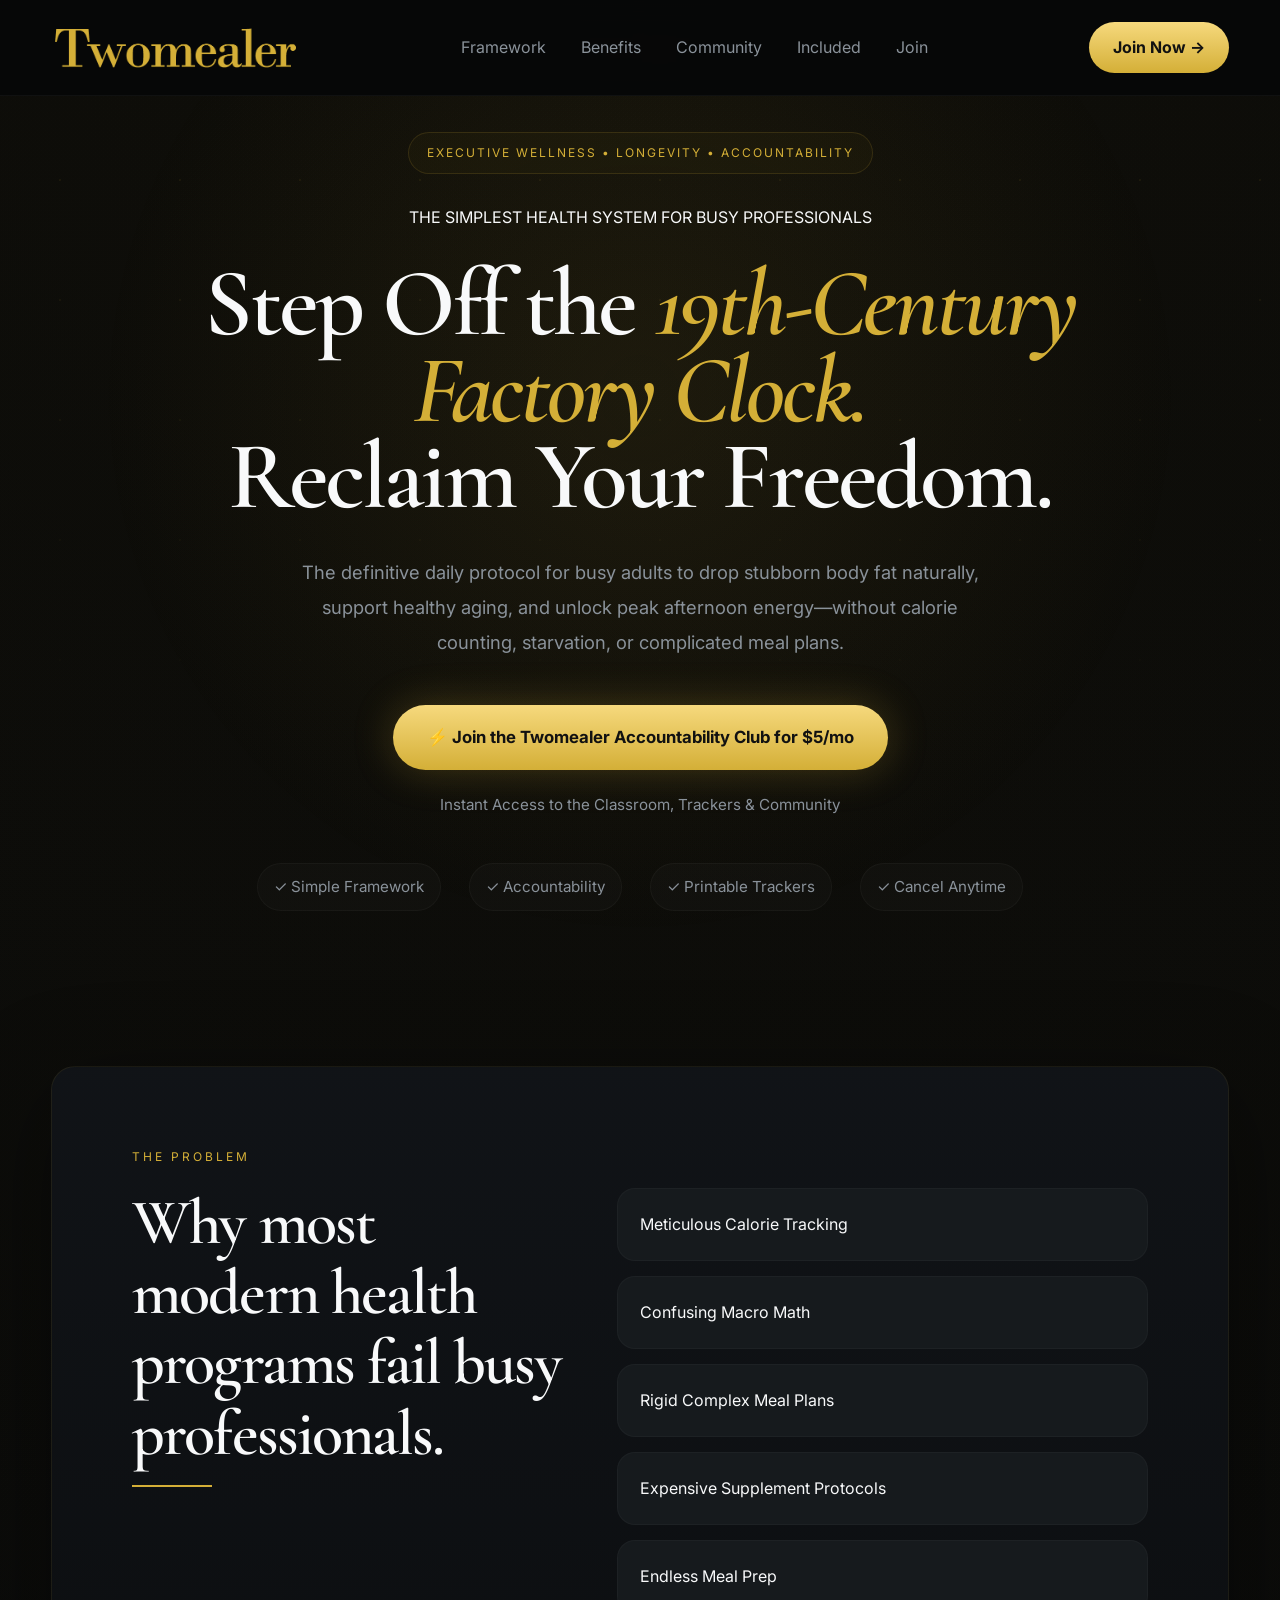
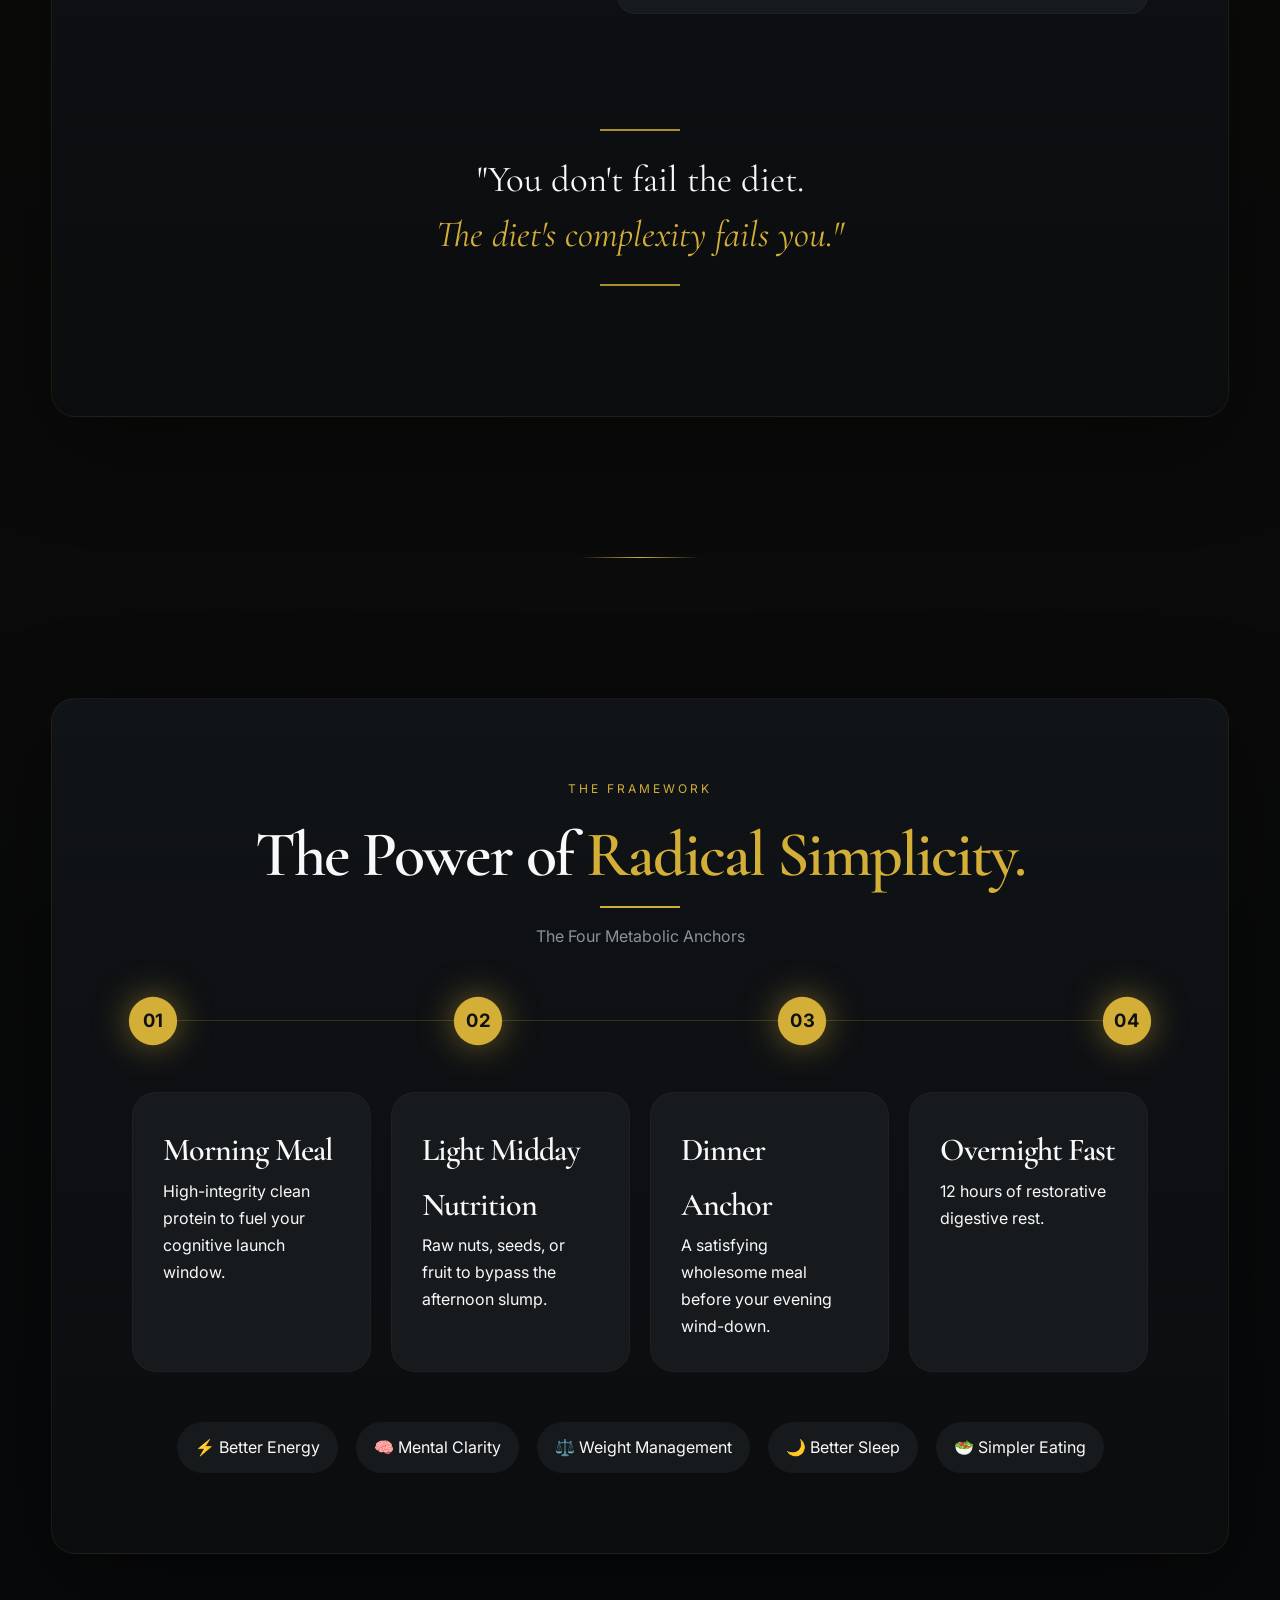
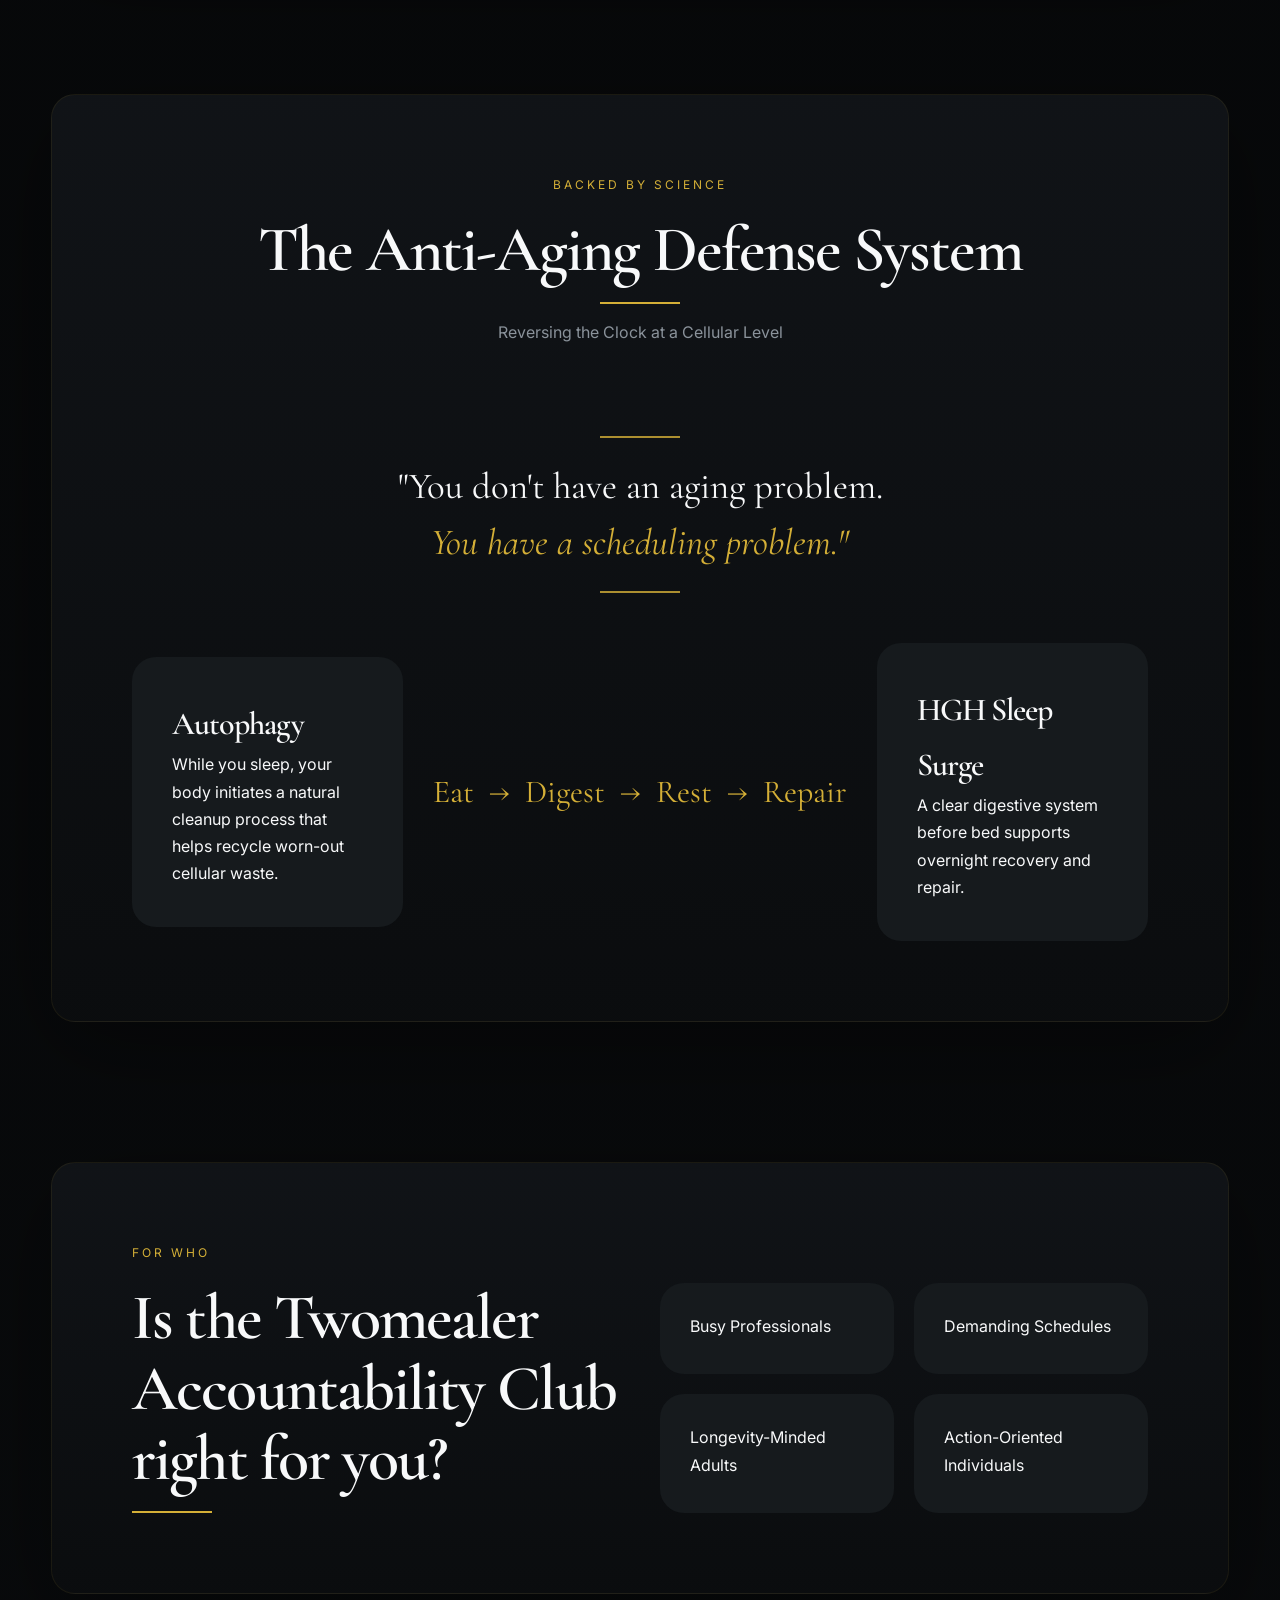
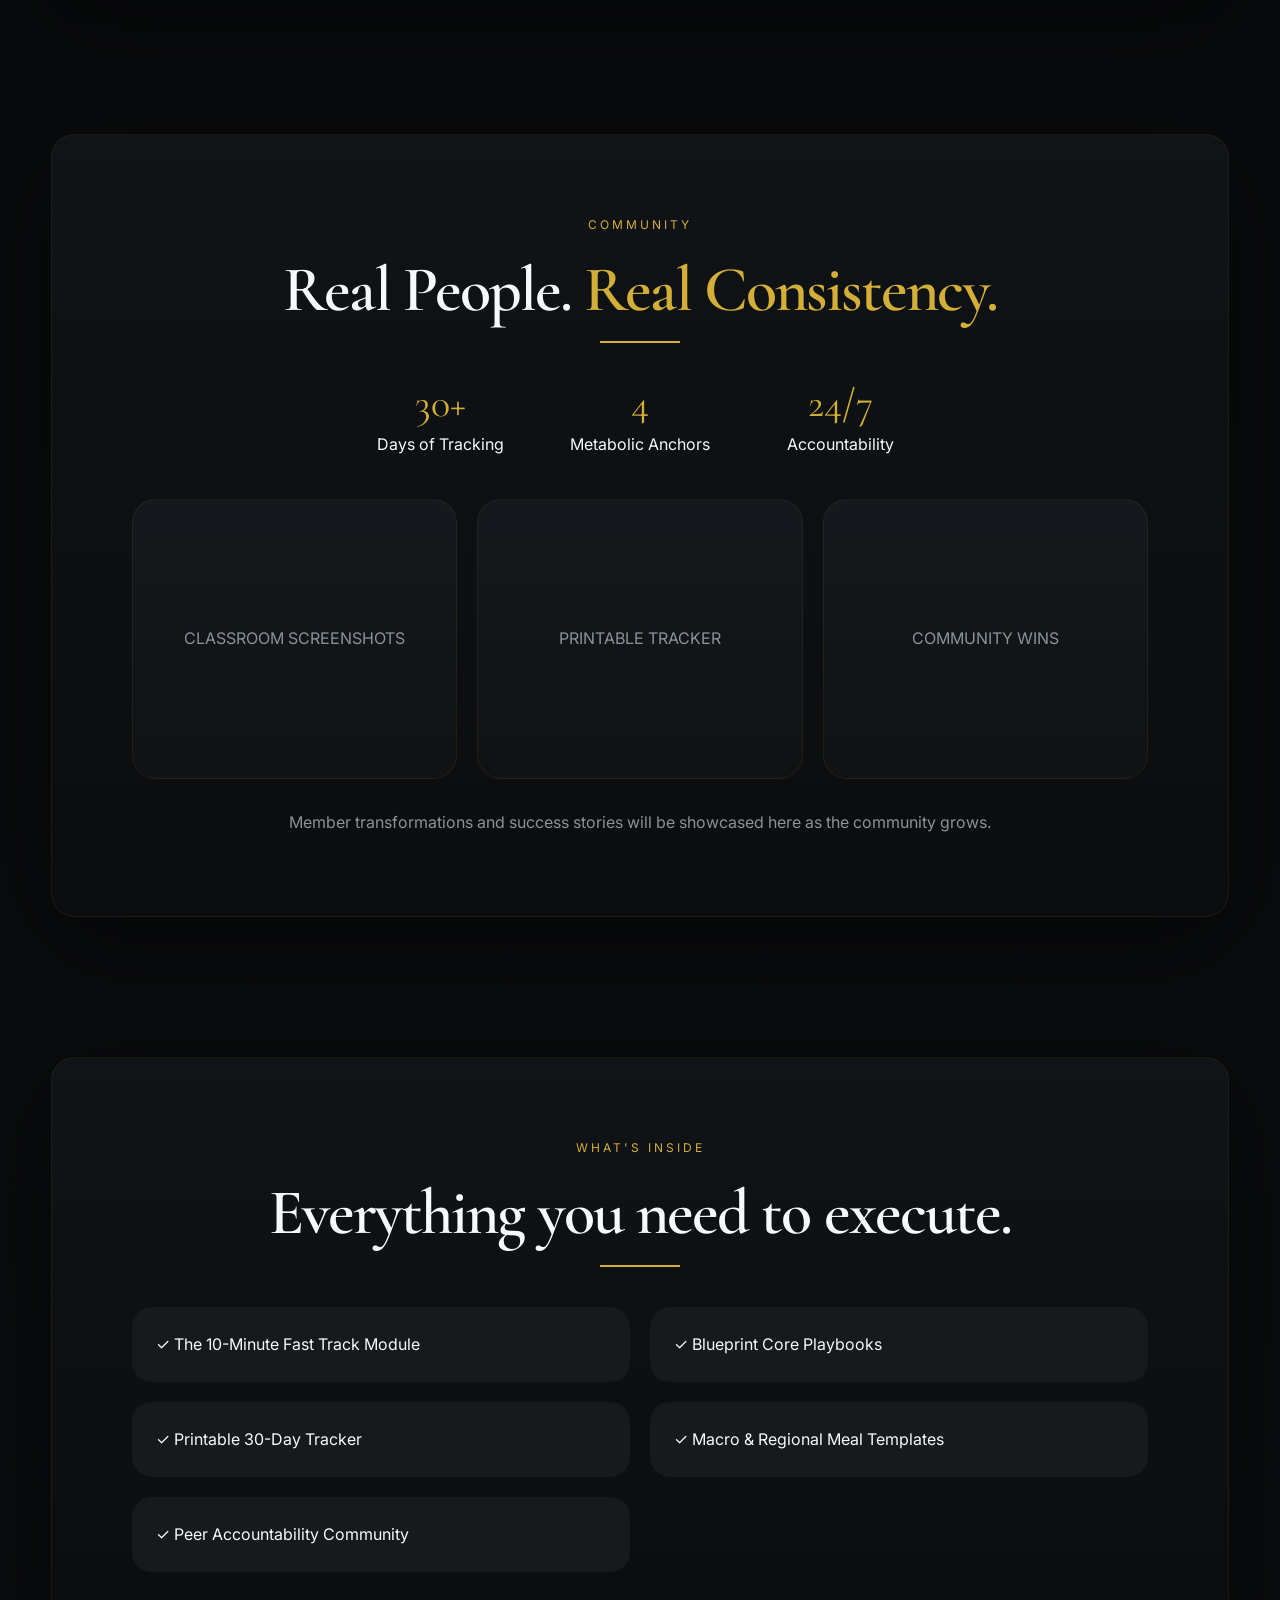
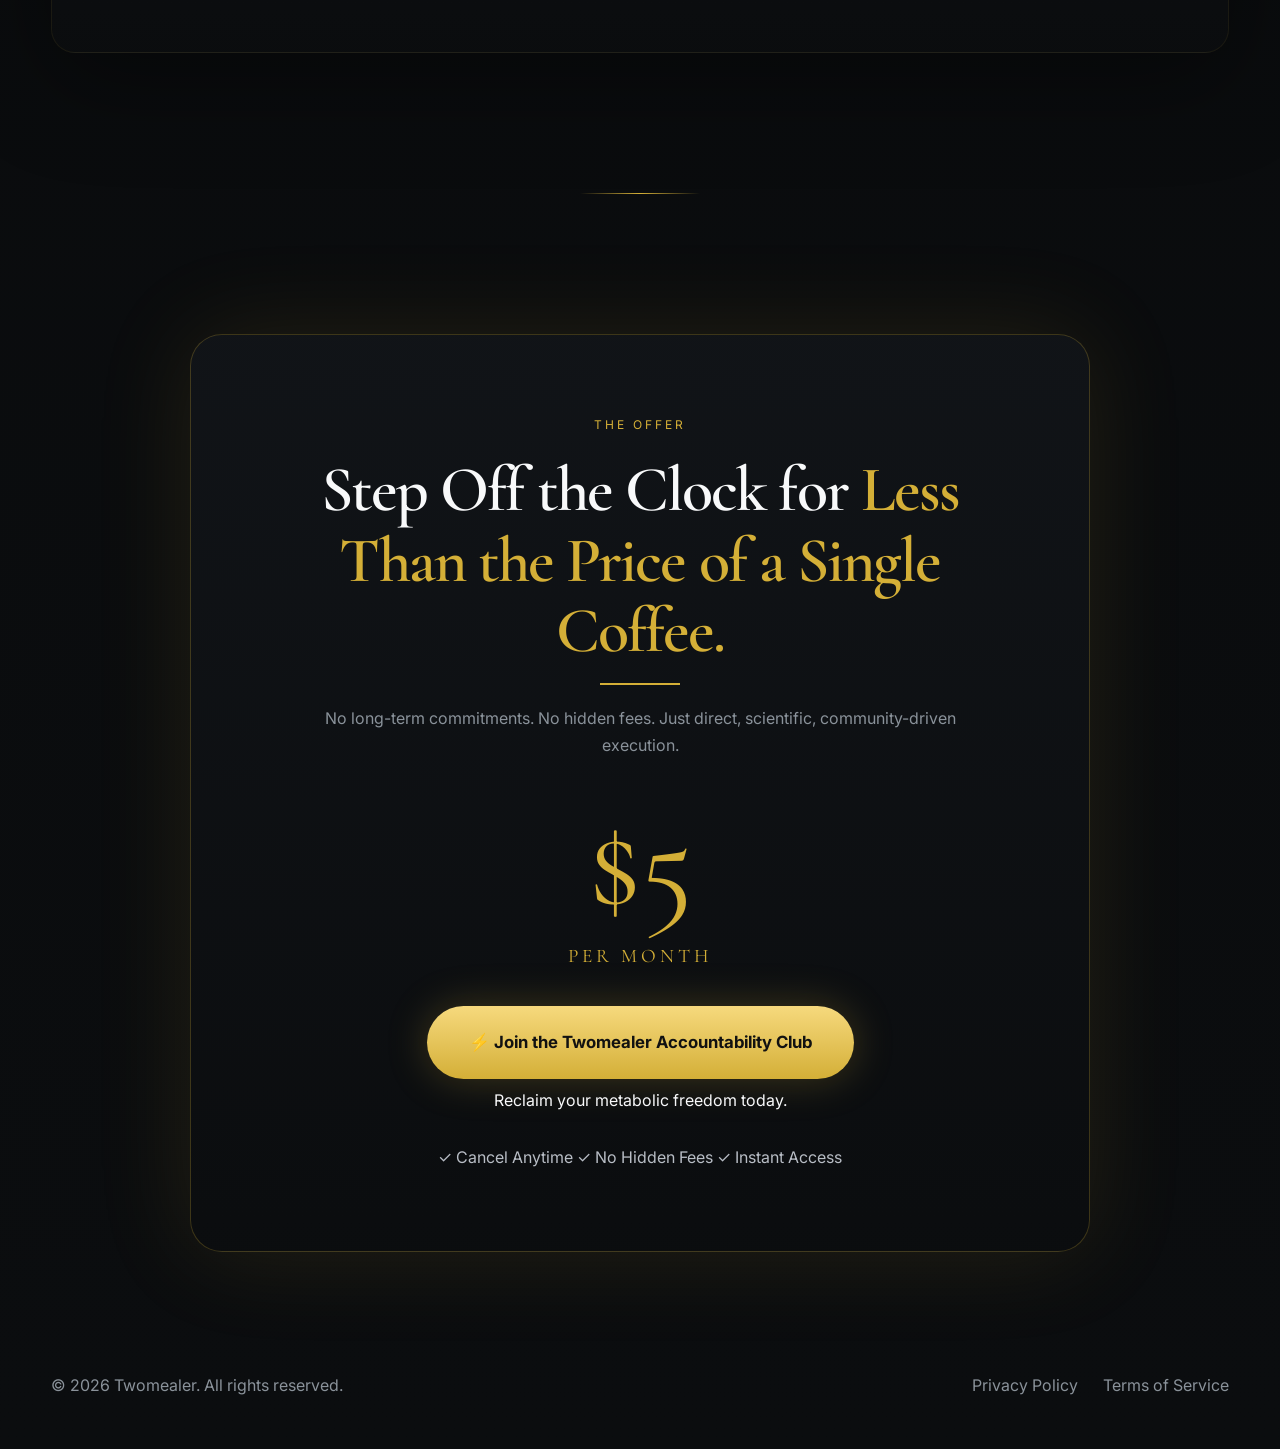
==== Twomealer/index.html @ d36ff742 "Add files via upload Initial Twomealer Website" ====
<!DOCTYPE html>

<html lang="en">

<head>

    <meta charset="UTF-8">
    <meta name="viewport" content="width=device-width, initial-scale=1.0">
    
    <!-- Primary SEO -->
    
    <title>Twomealer Accountability Club | Metabolic Health, Weight Loss & Healthy Aging</title>
    
    <meta name="description" content="Join the Twomealer Accountability Club and discover a simple daily eating framework designed to support metabolic health, natural weight management, healthy aging, improved energy, and long-term consistency.">
    
    <meta name="keywords" content="metabolic health, healthy aging, weight loss, longevity, fasting, intermittent fasting, meal timing, energy optimization, accountability community, wellness community, Twomealer">
    
    <meta name="author" content="Twomealer">
    
    <meta name="robots" content="index, follow">
    
    <meta name="language" content="English">
    
    <meta name="revisit-after" content="7 days">
    
    <!-- Canonical URL -->
    
    <link rel="canonical" href="https://twomealer.com/">
    
    <!-- Favicon -->
    
    <link rel="icon" type="image/png" href="images/favicon.png">
    <link rel="icon" href="/favicon.ico" type="image/x-icon">
    <link rel="shortcut icon" href="/favicon.ico" type="image/x-icon">
    
    <!-- Open Graph (Facebook, LinkedIn, WhatsApp) -->
    
    <meta property="og:type" content="website">
    <meta property="og:url" content="https://twomealer.com/">
    <meta property="og:title" content="Twomealer Accountability Club">
    <meta property="og:description" content="A simple framework for metabolic health, healthy aging, natural weight management, and long-term consistency.">
    <meta property="og:image" content="https://twomealer.com/images/og-image.png">
    <meta property="og:site_name" content="Twomealer">
    
    <!-- Twitter / X -->
    
    <meta name="twitter:card" content="summary_large_image">
    <meta name="twitter:title" content="Twomealer Accountability Club">
    <meta name="twitter:description" content="Support healthy aging, metabolic health, and natural weight management through a simple daily framework.">
    <meta name="twitter:image" content="https://twomealer.com/images/og-image.png">
    
    <!-- Theme Color -->
    
    <meta name="theme-color" content="#050607">
    
    <!-- Fonts -->
    
    <link rel="preconnect" href="https://fonts.googleapis.com">
    <link rel="preconnect" href="https://fonts.gstatic.com" crossorigin>
    
    <link href="https://fonts.googleapis.com/css2?family=Cormorant+Garamond:wght@400;500;600;700&family=Inter:wght@300;400;500;600&display=swap" rel="stylesheet">
    
    <!-- Main Stylesheet -->
    
    <link rel="stylesheet" href="style.css">

    <script type="application/ld+json">
        {
          "@context":"https://schema.org",
          "@type":"Organization",
          "name":"Twomealer",
          "url":"https://twomealer.com",
          "logo":"https://twomealer.com/images/logo.png",
          "description":"A community focused on metabolic health, healthy aging, meal timing, and long-term wellness.",
          "sameAs":[
            "https://www.skool.com/twomealer-accountability-club-5945/about"
          ]
        }
        </script>

</head>

<body>

    <div class="particles"></div>

<header class="navbar">

<div class="container nav-container">

    <div class="brand">

        <img
        src="images/logo.png"
        alt="Twomealer Logo"
        class="logo-nav">
        
    </div>

<nav>

<a href="#framework">Framework</a>

<a href="#benefits">Benefits</a>

<a href="#community">Community</a>

<a href="#included">Included</a>

<a href="#offer">Join</a>

</nav>

<a href="https://www.skool.com/twomealer-accountability-club-5945/about" 
   class="nav-cta"
   target="_blank"
   rel="noopener noreferrer">
Join Now →
</a>

</div>

</header>

<!-- HERO -->

<section class="hero">

    <div class="container">
    
    <div class="hero-center">
    
    <div class="hero-badge">
    
    EXECUTIVE WELLNESS • LONGEVITY • ACCOUNTABILITY
    
    </div>
    
    <p class="eyebrow" style="padding-bottom: px;margin-bottom: 30px;">
    
    THE SIMPLEST HEALTH SYSTEM FOR BUSY PROFESSIONALS
    
    </p>
    
    <h1>
    
    Step Off the
    
    <span class="gold">
    19th-Century Factory Clock.
    </span>
    
    <br>
    
    Reclaim Your Freedom.
    
    </h1>
    
    <p class="hero-copy">
    
    The definitive daily protocol for busy adults to drop stubborn body fat naturally, support healthy aging, and unlock peak afternoon energy—without calorie counting, starvation, or complicated meal plans.
    
    </p>
    
    <a href="https://www.skool.com/twomealer-accountability-club-5945/about"
        class="btn-primary hero-btn"
        target="_blank"
        rel="noopener noreferrer">
    
    ⚡ Join the Twomealer Accountability Club for $5/mo
    
    </a>
    
    <p class="hero-note">
    
    Instant Access to the Classroom, Trackers & Community
    
    </p>
    
    <div class="trust-row">
    
    <div>✓ Simple Framework</div>
    
    <div>✓ Accountability</div>
    
    <div>✓ Printable Trackers</div>
    
    <div>✓ Cancel Anytime</div>
    
    </div>
    
    </div>
    
    </div>
    
    </section>

<!-- PROBLEM -->

<section>

<div class="container">

<div class="luxury-panel">

<p class="section-tag">
THE PROBLEM
</p>

<div class="problem-grid">

    <div class="problem-left">

        <h2>
            Why most modern health programs fail busy professionals.
        </h2>

    </div>

    <div class="problem-right">

        <div class="problem-card">
            Meticulous Calorie Tracking
        </div>

        <div class="problem-card">
            Confusing Macro Math
        </div>

        <div class="problem-card">
            Rigid Complex Meal Plans
        </div>

        <div class="problem-card">
            Expensive Supplement Protocols
        </div>

        <div class="problem-card">
            Endless Meal Prep
        </div>

    </div>

    <div class="problem-quote">

        <div class="big-quote">

            "You don't fail the diet.

            <span>
                The diet's complexity fails you."
            </span>

        </div>

    </div>

</div>

</div>

</div>

</section>

<div class="gold-divider"></div>

<!-- FRAMEWORK -->

<section id="framework">

<div class="container">

<div class="luxury-panel">

<p class="section-tag section-tag-center">
THE FRAMEWORK
</p>

<h2 class="center-title">
The Power of
<span>Radical Simplicity.</span>
</h2>

<p class="subheading">
The Four Metabolic Anchors
</p>

<div class="timeline">

<div class="timeline-node">01</div>

<div class="timeline-node">02</div>

<div class="timeline-node">03</div>

<div class="timeline-node">04</div>

</div>

<div class="framework-grid">

<div class="anchor-card">

<h3>Morning Meal</h3>

<p>
High-integrity clean protein to fuel your cognitive launch window.
</p>

</div>

<div class="anchor-card">

<h3>Light Midday Nutrition</h3>

<p>
Raw nuts, seeds, or fruit to bypass the afternoon slump.
</p>

</div>

<div class="anchor-card">

<h3>Dinner Anchor</h3>

<p>
A satisfying wholesome meal before your evening wind-down.
</p>

</div>

<div class="anchor-card">

<h3>Overnight Fast</h3>

<p>
12 hours of restorative digestive rest.
</p>

</div>

</div>

<div class="benefits-row">

<div>⚡ Better Energy</div>

<div>🧠 Mental Clarity</div>

<div>⚖️ Weight Management</div>

<div>🌙 Better Sleep</div>

<div>🥗 Simpler Eating</div>

</div>

</div>

</div>

</section>

<!-- ANTI AGING -->

<section id="benefits">

<div class="container">

<div class="luxury-panel">

<p class="section-tag section-tag-center">
BACKED BY SCIENCE
</p>

<h2 class="center-title">
The Anti-Aging Defense System
</h2>

<p class="subheading">
Reversing the Clock at a Cellular Level
</p>

<div class="big-quote">

"You don't have an aging problem.

<span>
You have a scheduling problem."
</span>

</div>

<div class="science-grid">

<div class="science-card">

<h3>Autophagy</h3>

<p>
While you sleep, your body initiates a natural cleanup process that helps recycle worn-out cellular waste.
</p>

</div>

<div class="science-center">

    <span>Eat</span>
    
    <span>→</span>
    
    <span>Digest</span>
    
    <span>→</span>
    
    <span>Rest</span>
    
    <span>→</span>
    
    <span>Repair</span>
    
    </div>

<div class="science-card">

<h3>HGH Sleep Surge</h3>

<p>
A clear digestive system before bed supports overnight recovery and repair.
</p>

</div>

</div>

</div>

</div>

</section>

<!-- FOR WHO -->

<section>

<div class="container">

<div class="luxury-panel">

<p class="section-tag">
FOR WHO
</p>

<div class="audience-grid">

<div>

<h2>
Is the Twomealer Accountability Club right for you?
</h2>

</div>

<div class="audience-cards">

<div class="audience-card">
Busy Professionals
</div>

<div class="audience-card">
Demanding Schedules
</div>

<div class="audience-card">
Longevity-Minded Adults
</div>

<div class="audience-card">
Action-Oriented Individuals
</div>

</div>

</div>

</div>

</div>

</section>

<!-- COMMUNITY -->

<section id="community">

<div class="container">

<div class="luxury-panel">

<p class="section-tag section-tag-center">
COMMUNITY
</p>

<h2 class="center-title">

Real People. <span>Real Consistency.</span>

</h2>

<div class="community-stats">

    <div>
    
    <span>30+</span>
    
    Days of Tracking
    
    </div>
    
    <div>
    
    <span>4</span>
    
    Metabolic Anchors
    
    </div>
    
    <div>
    
    <span>24/7</span>
    
    Accountability
    
    </div>
    
    </div>

<div class="community-grid">

<div class="placeholder">
CLASSROOM SCREENSHOTS
</div>

<div class="placeholder">
PRINTABLE TRACKER
</div>

<div class="placeholder">
COMMUNITY WINS
</div>

</div>

<p class="community-note">
Member transformations and success stories will be showcased here as the community grows.
</p>

</div>

</div>

</section>

<!-- INCLUDED -->

<section id="included">

<div class="container">

<div class="luxury-panel">

<p class="section-tag section-tag-center">
WHAT'S INSIDE
</p>

<h2 class="center-title">
Everything you need to execute.
</h2>

<div class="included-grid">

<div>✓ The 10-Minute Fast Track Module</div>

<div>✓ Blueprint Core Playbooks</div>

<div>✓ Printable 30-Day Tracker</div>

<div>✓ Macro & Regional Meal Templates</div>

<div>✓ Peer Accountability Community</div>

</div>

</div>

</div>

</section>

<div class="gold-divider"></div>

<!-- OFFER -->

<section id="offer">

<div class="container">

<div class="offer-box">

<p class="section-tag">
THE OFFER
</p>

<h2 class="offer-title">

Step Off the Clock for

<span>
Less Than the Price of a Single Coffee.
</span>

</h2>

<p class="offer-copy">

No long-term commitments.
No hidden fees.
Just direct, scientific, community-driven execution.

</p>

<div class="price">

$5

<span>
PER MONTH
</span>

</div>

<a href="https://www.skool.com/twomealer-accountability-club-5945/about"
    class="btn-primary large-btn"
    target="_blank"
    rel="noopener noreferrer">

⚡ Join the Twomealer Accountability Club

</a>

<p class="offer-note" style="margin-top: 8px;">

Reclaim your metabolic freedom today.

</p>

<div class="offer-guarantee">

    ✓ Cancel Anytime
    
    ✓ No Hidden Fees
    
    ✓ Instant Access
    
    </div>

</div>

</div>

</section>

<footer>

<div class="container footer-content">

<p>
© 2026 Twomealer. All rights reserved.
</p>

<div>

<a href="privacy.html">Privacy Policy</a>

<a href="terms.html">Terms of Service</a>

</div>

</div>

</footer>

<div class="mobile-cta">

<a href="#offer">

Join for $5/Month

</a>

</div>

<script src="script.js"></script>

</body>
</html>
---- Twomealer/style.css ----
:root{

    --bg:#050607;
    --bg2:#0B0D0F;
    
    --panel:#111418;
    --panel2:#161A1D;
    
    --gold:#D4AF37;
    --gold-light:#F6D97D;
    
    --amber:#FF6B35;
    
    --white:#F8F9FA;
    --gray:#8A929A;
    
    --border:rgba(212,175,55,.08);
    
    }
    
    /* -------------------- */
    /* RESET */
    /* -------------------- */
    
    *{
    margin:0;
    padding:0;
    box-sizing:border-box;
    }
    
    html{
    scroll-behavior:smooth;
    }
    
    body{
    
    font-family:'Inter',sans-serif;
    
    background:
    
    radial-gradient(
    circle at top center,
    rgba(212,175,55,.05),
    transparent 40%
    ),
    
    linear-gradient(
    180deg,
    #050607,
    #0B0D0F
    );
    
    color:var(--white);
    
    line-height:1.7;
    
    overflow-x:hidden;
    
    }
    
    img{
    max-width:100%;
    }
    
    a{
    text-decoration:none;
    color:inherit;
    }
    
    .container{
    
    width:min(92%,1200px);
    
    margin:auto;
    
    }
    
    /* -------------------- */
    /* TYPOGRAPHY */
    /* -------------------- */
    
    h1,h2,h3,h4{
    
    font-family:'Cormorant Garamond',serif;
    
    font-weight:600;
    
    letter-spacing:-.03em;
    
    }
    
    h1{
    font-size:7rem;
    line-height:.95;
    }
    
    h2{
    font-size:4rem;
    line-height:1.1;
    }

    .offer-title::after{

      left:50%;
      
      transform:translateX(-50%);
      
      }

    h2{

        position:relative;
        
        padding-bottom:18px;
        
        }
        
        h2::after{
        
        content:"";
        
        position:absolute;
        
        left:0;
        bottom:0;
        
        width:80px;
        height:2px;
        
        background:var(--gold);
        
        }

        .center-title::after{

            left:50%;
            
            transform:translateX(-50%);
            
            }
    
    h3{
    font-size:2rem;
    }
    
    span{
    color:var(--gold);
    }
    
    /* -------------------- */
    /* NAVBAR */
    /* -------------------- */

    .particles{

        position:fixed;
        
        inset:0;
        
        pointer-events:none;
        
        opacity:.35;
        
        background-image:
        
        radial-gradient(
        circle,
        rgba(212,175,55,.25) 1px,
        transparent 1px
        );
        
        background-size:
        120px 120px;
        
        mask-image:
        linear-gradient(
        180deg,
        white,
        transparent
        );
        
        }
    
    .navbar{
    
    position:sticky;
    
    top:0;
    
    z-index:1000;
    
    backdrop-filter:blur(14px);
    
    background:rgba(5,6,7,.75);
    
    border-bottom:1px solid rgba(255,255,255,.04);
    
    }
    
    .nav-container{
    
    display:flex;
    
    align-items:center;
    
    justify-content:space-between;
    
    padding:22px 0;
    
    }
    
    .brand{
    
    font-family:'Cormorant Garamond',serif;
    
    font-size:2rem;
    
    color:var(--gold);
    
    }

    .logo-nav{

        height:48px;
        
        width:auto;
        
        display:block;
        
        }
    
    nav{
    
    display:flex;
    
    gap:35px;
    
    color:var(--gray);
    
    }
    
    nav a:hover{
    color:var(--white);
    }
    
    .nav-cta{
    
    padding:12px 24px;
    
    border-radius:999px;
    
    background:
    
    linear-gradient(
    180deg,
    var(--gold-light),
    var(--gold)
    );
    
    color:#111;
    
    font-weight:700;
    
    }
    
    .gold-divider{

        width:120px;
        height:1px;
        
        margin:70px auto;
        
        background:
        
        linear-gradient(
        90deg,
        transparent,
        var(--gold),
        transparent
        );
        
        }

/* ====================================
   LUXURY HERO V3
==================================== */

.hero{

    min-height:100vh;
    
    display:flex;
    
    align-items:center;
    
    justify-content:center;
    
    padding:30px 0 80px;
    
    position:relative;
    
    overflow:hidden;
    
    }
    
    .hero::before{
    
    content:"";
    
    position:absolute;
    
    top:-400px;
    left:50%;
    
    transform:translateX(-50%);
    
    width:1400px;
    height:1400px;
    
    background:
    
    radial-gradient(
    circle,
    rgba(212,175,55,.08),
    transparent 55%
    );
    
    pointer-events:none;
    
    }
    
    .hero-center{
    
    max-width:950px;
    
    margin:0 auto;
    
    text-align:center;
    
    position:relative;
    
    z-index:2;
    
    }
    
    .hero-badge{
    
    display:inline-block;
    
    padding:10px 18px;
    
    border-radius:999px;
    
    border:1px solid rgba(212,175,55,.15);
    
    background:rgba(212,175,55,.03);
    
    color:#D4AF37;
    
    letter-spacing:2px;
    
    font-size:.75rem;
    
    margin-bottom:30px;
    
    }
    
    .hero h1{
    
    font-size:6rem;
    
    line-height:.9;
    
    max-width:900px;
    
    margin:0 auto 35px;
    
    }
    
    .gold{
    
    color:#D4AF37;
    
    font-style:italic;
    
    }
    
    .hero-copy{
    
    max-width:720px;
    
    margin:0 auto 45px;
    
    font-size:1.15rem;
    
    line-height:1.9;
    
    color:#8A929A;
    
    }
    
    .hero-btn{
    
    font-size:1.05rem;
    
    padding:22px 42px;
    
    }
    
    .hero-note{
    
    margin-top:22px;
    
    color:#8A929A;
    
    font-size:.95rem;
    
    }
    
    .trust-row{
    
    display:flex;
    
    justify-content:center;
    
    flex-wrap:wrap;
    
    gap:28px;
    
    margin-top:45px;
    
    color:#8A929A;
    
    font-size:.95rem;
    
    }
    
    .trust-row div{
    
    padding:10px 16px;
    
    border-radius:999px;
    
    background:rgba(255,255,255,.02);
    
    border:1px solid rgba(255,255,255,.03);
    
    }

    /* -------------------- */
    /* BUTTONS */
    /* -------------------- */
    
    .btn-primary{
    
    display:inline-flex;
    
    align-items:center;
    
    gap:10px;
    
    padding:18px 34px;
    
    border-radius:999px;
    
    background:
    
    linear-gradient(
    180deg,
    var(--gold-light),
    var(--gold)
    );
    
    color:#111;
    
    font-weight:700;
    
    box-shadow:
    0 0 40px rgba(212,175,55,.25);
    
    transition:.3s;
    
    }
    
    .btn-primary:hover{
    
    transform:translateY(-3px);
    
    box-shadow:
    0 0 60px rgba(212,175,55,.35);
    
    }
    
    .large-btn{
    
    font-size:1.05rem;
    
    padding:22px 42px;
    
    }
    
    /* -------------------- */
    /* SECTIONS */
    /* -------------------- */
    
    section{
    
    padding:70px 0;
    
    }
    
    .luxury-panel{
    
    background:
    
    linear-gradient(
    180deg,
    rgba(17,20,24,.96),
    rgba(11,13,15,.96)
    );
    
    border:1px solid var(--border);
    
    border-radius:24px;
    
    padding:80px;
    
    box-shadow:
    0 25px 100px rgba(0,0,0,.4);
    
    }
    
    .section-tag{
    
    color:var(--gold);
    
    letter-spacing:3px;
    
    font-size:.75rem;
    
    text-transform:uppercase;
    
    margin-bottom:20px;
    
    }

    .section-tag-center{

      text-align:center;
      
      display:block;
      
      width:100%;
      
      }
    
    .center-title{
    
    text-align:center;
    
    }
    
    .subheading{
    
    text-align:center;
    
    color:var(--gray);
    
    margin-top:15px;
    
    margin-bottom:50px;
    
    }
    
    /* -------------------- */
    /* PROBLEM */
    /* -------------------- */
    
    .problem-grid{
    
    display:grid;
    
    grid-template-columns:.9fr 1.1fr;
    
    gap:50px;
    
    }
    
    .problem-card{
    
    padding:22px;
    
    margin-bottom:15px;
    
    border-radius:18px;
    
    background:var(--panel2);
    
    border:1px solid rgba(255,255,255,.03);
    
    }

    .problem-quote{

      grid-column:1 / -1;
      
      margin-top:0px;
      
      }
    
    /*.quote-card{
    
    margin-top:20px;
    
    padding:30px;
    
    border-radius:24px;
    
    border:1px solid rgba(212,175,55,.25);
    
    background:rgba(212,175,55,.03);
    
    font-size:1.2rem;
    
    }*/
    
    /* -------------------- */
    /* FRAMEWORK */
    /* -------------------- */
    
    .timeline{
    
    display:flex;
    
    justify-content:space-between;
    
    margin-bottom:50px;
    
    position:relative;
    
    }
    
    .timeline::before{
    
    content:"";
    
    position:absolute;
    
    top:20px;
    left:0;
    right:0;
    
    height:1px;
    
    background:rgba(212,175,55,.2);
    
    }
    
    .timeline-node{
    
    width:42px;
    height:42px;
    
    border-radius:50%;
    
    background:var(--gold);
    
    color:#111;
    
    font-weight:700;
    
    display:flex;
    
    align-items:center;
    justify-content:center;
    
    position:relative;
    
    z-index:2;
    
    }
    
    .framework-grid{
    
    display:grid;
    
    grid-template-columns:repeat(4,1fr);
    
    gap:20px;
    
    }
    
    .anchor-card{
    
    background:var(--panel2);
    
    padding:30px;
    
    border-radius:24px;
    
    border:1px solid rgba(255,255,255,.03);
    
    transition:.3s;
    
    }
    
    .anchor-card:hover{
    
    transform:translateY(-6px);
    
    border-color:rgba(212,175,55,.3);
    
    }
    
    .benefits-row{

      display:flex;
      
      flex-wrap:wrap;
      
      justify-content:center;
      
      align-items:center;
      
      gap:18px;
      
      margin-top:50px;
      
      }
    
    .benefits-row div{
    
    padding:12px 18px;
    
    background:var(--panel2);
    
    border-radius:999px;
    
    }
    
    /* -------------------- */
    /* SCIENCE */
    /* -------------------- */
    
    .big-quote{

      max-width:850px;
      
      margin:10px auto;
      
      padding:40px 30px;
      
      text-align:center;
      
      font-family:'Cormorant Garamond',serif;
      
      font-size:2.3rem;
      
      line-height:1.3;
      
      color:var(--white);
      
      position:relative;
      
      }
      
      .big-quote span{
      
      display:block;
      
      margin-top:8px;
      
      color:var(--gold);
      
      font-style:italic;
      
      }
      
      .big-quote::before{
      
      content:"";
      
      display:block;
      
      width:80px;
      height:2px;
      
      margin:0 auto 25px;
      
      background:var(--gold);
      
      opacity:.8;
      
      }
      
      .big-quote::after{
      
      content:"";
      
      display:block;
      
      width:80px;
      height:2px;
      
      margin:25px auto 0;
      
      background:var(--gold);
      
      opacity:.8;
      
      }
    
    .science-grid{
    
    display:grid;
    
    grid-template-columns:1fr auto 1fr;
    
    gap:30px;
    
    align-items:center;
    
    }
    
    .science-card{
    
    background:var(--panel2);
    
    padding:40px;
    
    border-radius:24px;
    
    }
    
    .science-center{

      display:flex;
      
      align-items:center;
      
      justify-content:center;
      
      gap:15px;
      
      font-family:'Cormorant Garamond',serif;
      
      font-size:2rem;
      
      color:var(--gold);
      
      text-align:center;
      
      flex-wrap:wrap;
      
      }
    
    /* -------------------- */
    /* AUDIENCE */
    /* -------------------- */
    
    .audience-grid{
    
    display:grid;
    
    grid-template-columns:1fr 1fr;
    
    gap:40px;
    
    }
    
    .audience-cards{
    
    display:grid;
    
    grid-template-columns:1fr 1fr;
    
    gap:20px;
    
    }
    
    .audience-card{
    
    background:var(--panel2);
    
    padding:30px;
    
    border-radius:24px;
    
    }
    
    /* -------------------- */
    /* COMMUNITY */
    /* -------------------- */
    
    .community-grid{
    
    display:grid;
    
    grid-template-columns:repeat(3,1fr);
    
    gap:20px;
    
    margin-top:40px;
    
    }
    
    .placeholder{
    
    height:280px;
    
    display:flex;
    
    align-items:center;
    
    justify-content:center;
    
    border-radius:24px;
    
    background:
    
    linear-gradient(
    180deg,
    #15191d,
    #101214
    );
    
    border:1px solid rgba(212,175,55,.08);
    
    color:var(--gray);
    
    }
    
    .community-note{
    
    text-align:center;
    
    margin-top:30px;
    
    color:var(--gray);
    
    }

    .community-stats{

      display:flex;
      
      justify-content:center;
      
      gap:60px;
      
      margin:40px 0;
      
      flex-wrap:wrap;
      
      }
      
      .community-stats div{
      
      text-align:center;
      
      min-width:140px;
      
      }
      
      .community-stats span{
      
      display:block;
      
      font-size:2.5rem;
      
      font-family:'Cormorant Garamond',serif;
      
      color:var(--gold);
      
      line-height:1;
      
      margin-bottom:8px;
      
      }
    
    /* -------------------- */
    /* INCLUDED */
    /* -------------------- */
    
    .included-grid{
    
    display:grid;
    
    grid-template-columns:1fr 1fr;
    
    gap:20px;
    
    margin-top:40px;
    
    }
    
    .included-grid div{
    
    padding:24px;
    
    background:var(--panel2);
    
    border-radius:20px;
    
    }
    
    /* -------------------- */
    /* OFFER */
    /* -------------------- */
    
    .offer-box{
    
    max-width:900px;
    
    margin:auto;
    
    padding:80px;
    
    text-align:center;
    
    border-radius:32px;
    
    border:1px solid rgba(212,175,55,.25);
    
    background:
    
    linear-gradient(
    180deg,
    rgba(17,20,24,.98),
    rgba(11,13,15,.98)
    );
    
    box-shadow:
    0 0 120px rgba(212,175,55,.08);
    
    }
    
    .offer-copy{
    
    max-width:700px;
    
    margin:20px auto 40px;
    
    color:var(--gray);
    
    }
    
    .price{
    
    font-family:'Cormorant Garamond',serif;
    
    font-size:8rem;
    
    line-height:1;
    
    margin-bottom:40px;
    
    color:var(--gold);
    
    }
    
    .price span{
    
    display:block;
    
    font-size:1.2rem;
    
    letter-spacing:4px;
    
    margin-top:20px;
    
    }

    .offer-guarantee{

        display:flex;
        
        justify-content:center;
        
        gap:25px;
        
        flex-wrap:wrap;
        
        margin-top:30px;
        
        color:#B8BDC5;
        
        }
    
    /* -------------------- */
    /* FOOTER */
    /* -------------------- */
    
    footer{
    
    padding:50px 0;
    
    }
    
    .footer-content{
    
    display:flex;
    
    justify-content:space-between;
    
    align-items:center;
    
    color:var(--gray);
    
    }
    
    .footer-content div{
    
    display:flex;
    
    gap:25px;
    
    }
    
    /* -------------------- */
    /* MOBILE CTA */
    /* -------------------- */
    
    .mobile-cta{
    
    display:none;
    
    }
    
    /* -------------------- */
    /* RESPONSIVE */
    /* -------------------- */
    
    @media(max-width:980px){
    
    .hero-grid,
    .problem-grid,
    .audience-grid,
    .science-grid{
    
    grid-template-columns:1fr;
    
    }
    
    .framework-grid,
    .community-grid,
    .included-grid{
    
    grid-template-columns:1fr 1fr;
    
    }
    
    .emblem{
    
    width:320px;
    height:320px;
    
    font-size:180px;
    
    }
    
    h1{
    font-size:4rem;
    }
    
    h2{
    font-size:3rem;
    }
    
    }
    
    @media(max-width:768px){
    
    nav,
    .nav-cta{
    
    display:none;
    
    }
    
    .luxury-panel{
    
    padding:40px 25px;
    
    }
    
    .framework-grid,
    .community-grid,
    .included-grid,
    .audience-cards{
    
    grid-template-columns:1fr;
    
    }
    
    .price{
    font-size:5rem;
    }
    
    .mobile-cta{
    
    display:block;
    
    position:fixed;
    
    left:0;
    right:0;
    bottom:0;
    
    padding:12px;
    
    background:#050607;
    
    border-top:1px solid rgba(255,255,255,.05);
    
    z-index:9999;
    
    }
    
    .mobile-cta a{
    
    display:block;
    
    text-align:center;
    
    padding:16px;
    
    border-radius:14px;
    
    background:linear-gradient(
    180deg,
    var(--gold-light),
    var(--gold)
    );
    
    color:#111;
    
    font-weight:700;
    
    }
    
    body{
    
    padding-bottom:90px;
    
    }
    
    }
    
    /* ===================================
   JAVASCRIPT ANIMATIONS
=================================== */

.reveal{

    opacity:0;
    
    transform:
    translateY(40px);
    
    transition:
    
    opacity .9s ease,
    transform .9s ease;
    
    }
    
    .revealed{
    
    opacity:1;
    
    transform:
    translateY(0);
    
    }
    
    
    /* -----------------------------------
       NAVBAR SCROLLED
    ----------------------------------- */
    
    .navbar-scrolled{
    
    background:
    rgba(5,6,7,.92);
    
    backdrop-filter:
    blur(24px);
    
    box-shadow:
    0 10px 40px rgba(0,0,0,.35);
    
    }
    
    
    /* -----------------------------------
       BUTTON PULSE
    ----------------------------------- */
    
    .pulse{
    
    animation:
    goldPulse 1.2s ease;
    
    }
    
    @keyframes goldPulse{
    
    0%{
    
    box-shadow:
    0 0 0 rgba(212,175,55,0);
    
    }
    
    50%{
    
    box-shadow:
    0 0 45px rgba(212,175,55,.45);
    
    }
    
    100%{
    
    box-shadow:
    0 0 0 rgba(212,175,55,0);
    
    }
    
    }
    
    
    /* -----------------------------------
       TIMELINE
    ----------------------------------- */
    
    .timeline-node{
    
    transition:
    all .4s ease;
    
    }
    
    .timeline-active{
    
    transform:scale(1.15);
    
    box-shadow:
    0 0 30px rgba(212,175,55,.5);
    
    }
    
    
    /* -----------------------------------
       EMBLEM FLOAT
    ----------------------------------- */
    
    .emblem{
    
    transition:
    transform .3s ease;
    
    }
    
    
    /* -----------------------------------
       CARD HOVER
    ----------------------------------- */
    
    .card-hover{
    
    transform:
    translateY(-8px);
    
    border-color:
    rgba(212,175,55,.3);
    
    box-shadow:
    0 20px 40px rgba(0,0,0,.3);
    
    }
    
    
    /* -----------------------------------
       OFFER APPEAR
    ----------------------------------- */
    
    .offer-visible{
    
    animation:
    offerGlow 2s ease forwards;
    
    }
    
    @keyframes offerGlow{
    
    0%{
    
    box-shadow:
    0 0 0 rgba(212,175,55,0);
    
    }
    
    100%{
    
    box-shadow:
    0 0 100px rgba(212,175,55,.12);
    
    }
    
    }
    
    
    /* -----------------------------------
       LUXURY HOVER EFFECTS
    ----------------------------------- */
    
    .anchor-card,
    .problem-card,
    .science-card,
    .audience-card,
    .placeholder,
    .included-grid div{
    
    transition:
    all .3s ease;
    
    }
    
    .anchor-card:hover,
    .problem-card:hover,
    .science-card:hover,
    .audience-card:hover,
    .placeholder:hover,
    .included-grid div:hover{
    
    transform:
    translateY(-6px);
    
    border-color:
    rgba(212,175,55,.25);
    
    }
    
    
    /* -----------------------------------
       HERO FADE-IN
    ----------------------------------- */
    
    .hero-left{
    
    animation:
    fadeLeft 1s ease forwards;
    
    }
    
    .hero-right{
    
    animation:
    fadeRight 1s ease forwards;
    
    }
    
    @keyframes fadeLeft{
    
    from{
    
    opacity:0;
    transform:translateX(-40px);
    
    }
    
    to{
    
    opacity:1;
    transform:translateX(0);
    
    }
    
    }
    
    @keyframes fadeRight{
    
    from{
    
    opacity:0;
    transform:translateX(40px);
    
    }
    
    to{
    
    opacity:1;
    transform:translateX(0);
    
    }
    
    }

    @media(max-width:768px){

        .hero{
        
        padding-top:40px;
        
        }
        
        .hero h1{
        
        font-size:3.5rem;
        
        }
        
        .hero h2{
        
        font-size:1.4rem;
        
        }
        
        .emblem{
        
        width:260px;
        height:260px;
        
        font-size:140px;
        
        }
        
        }
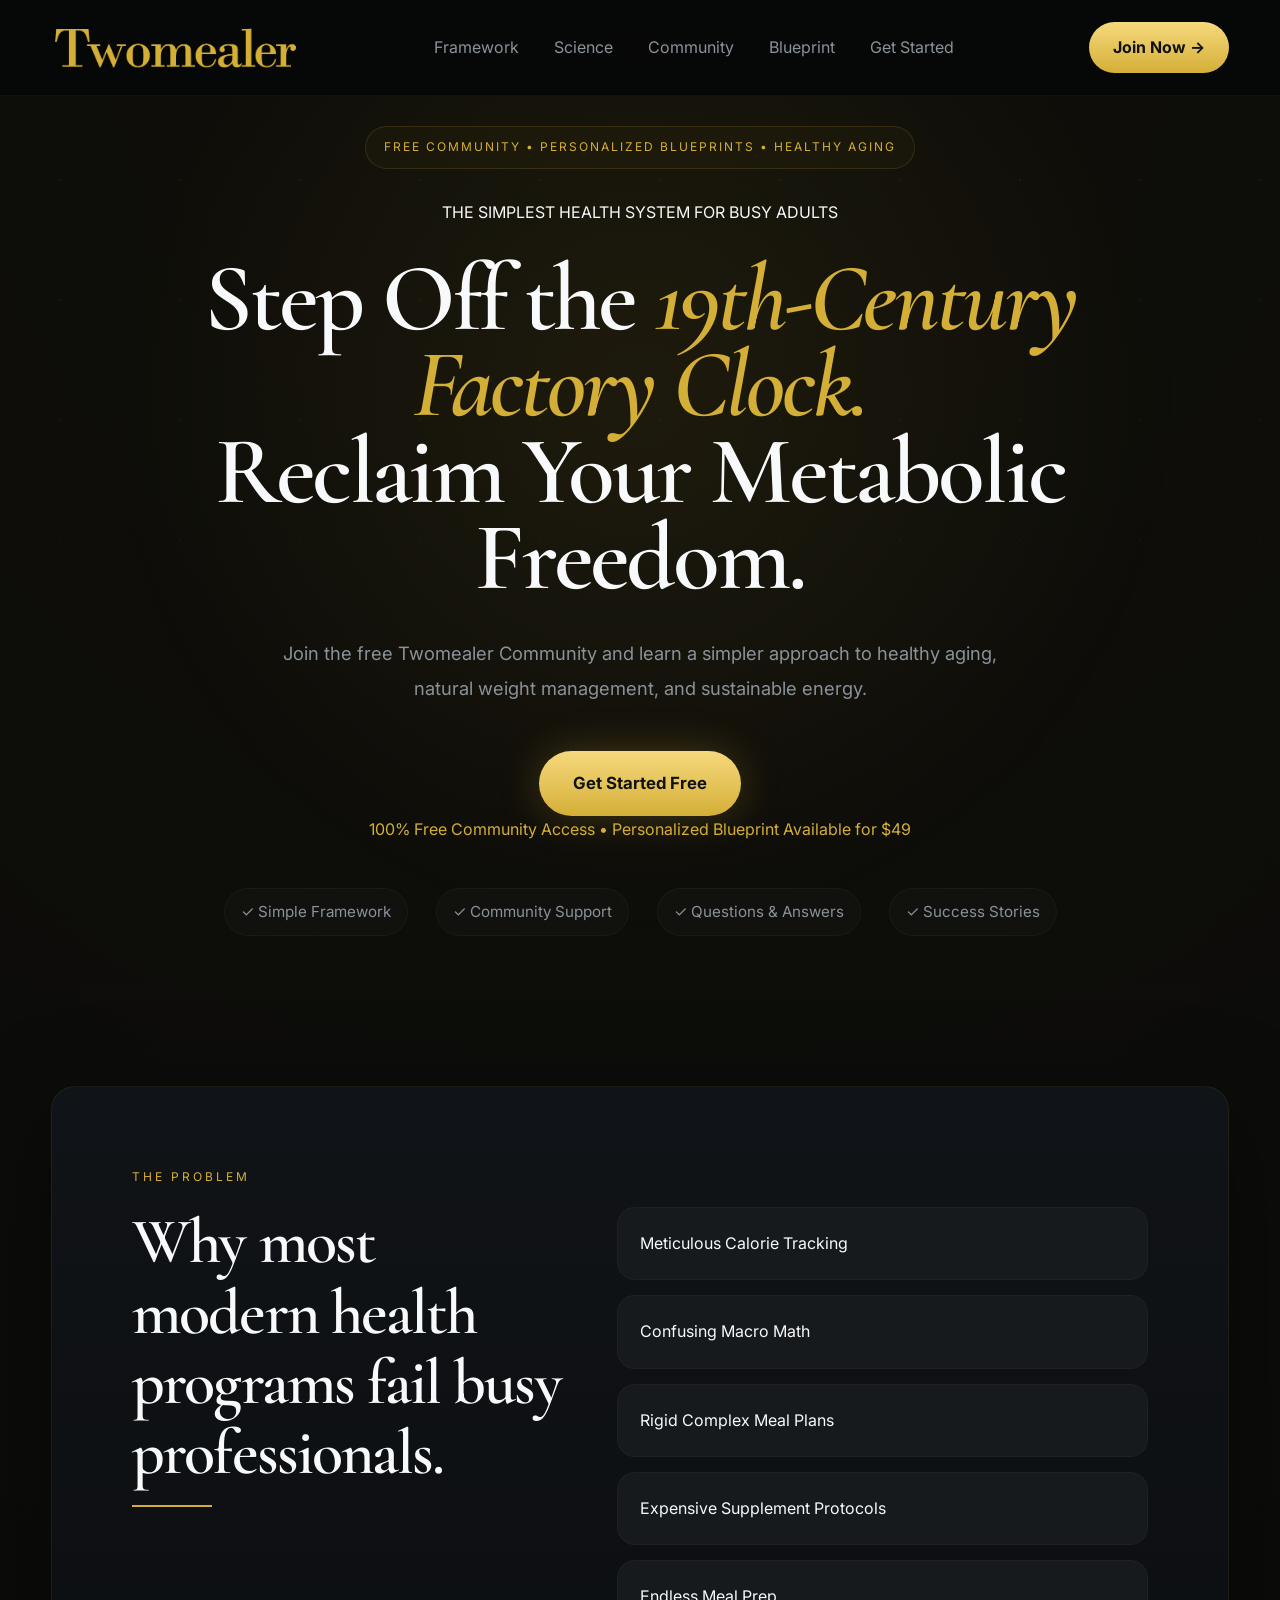
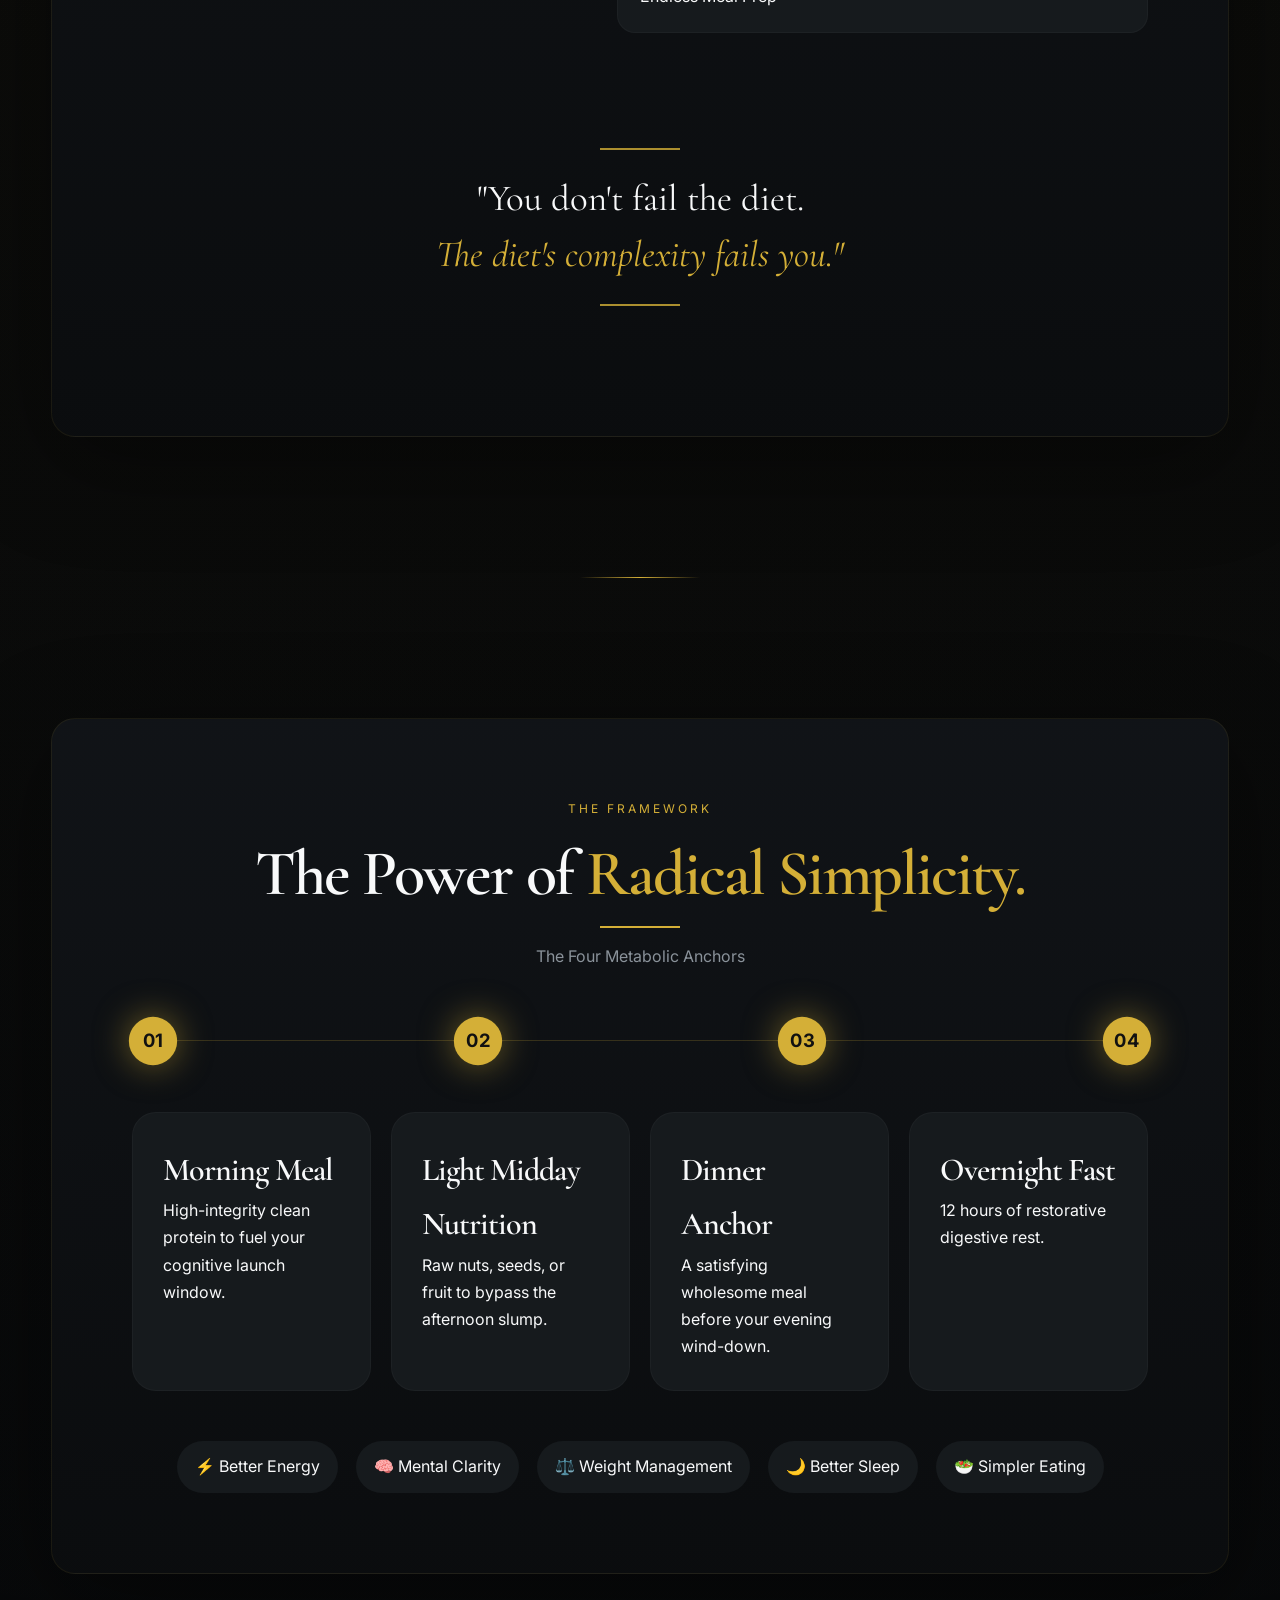
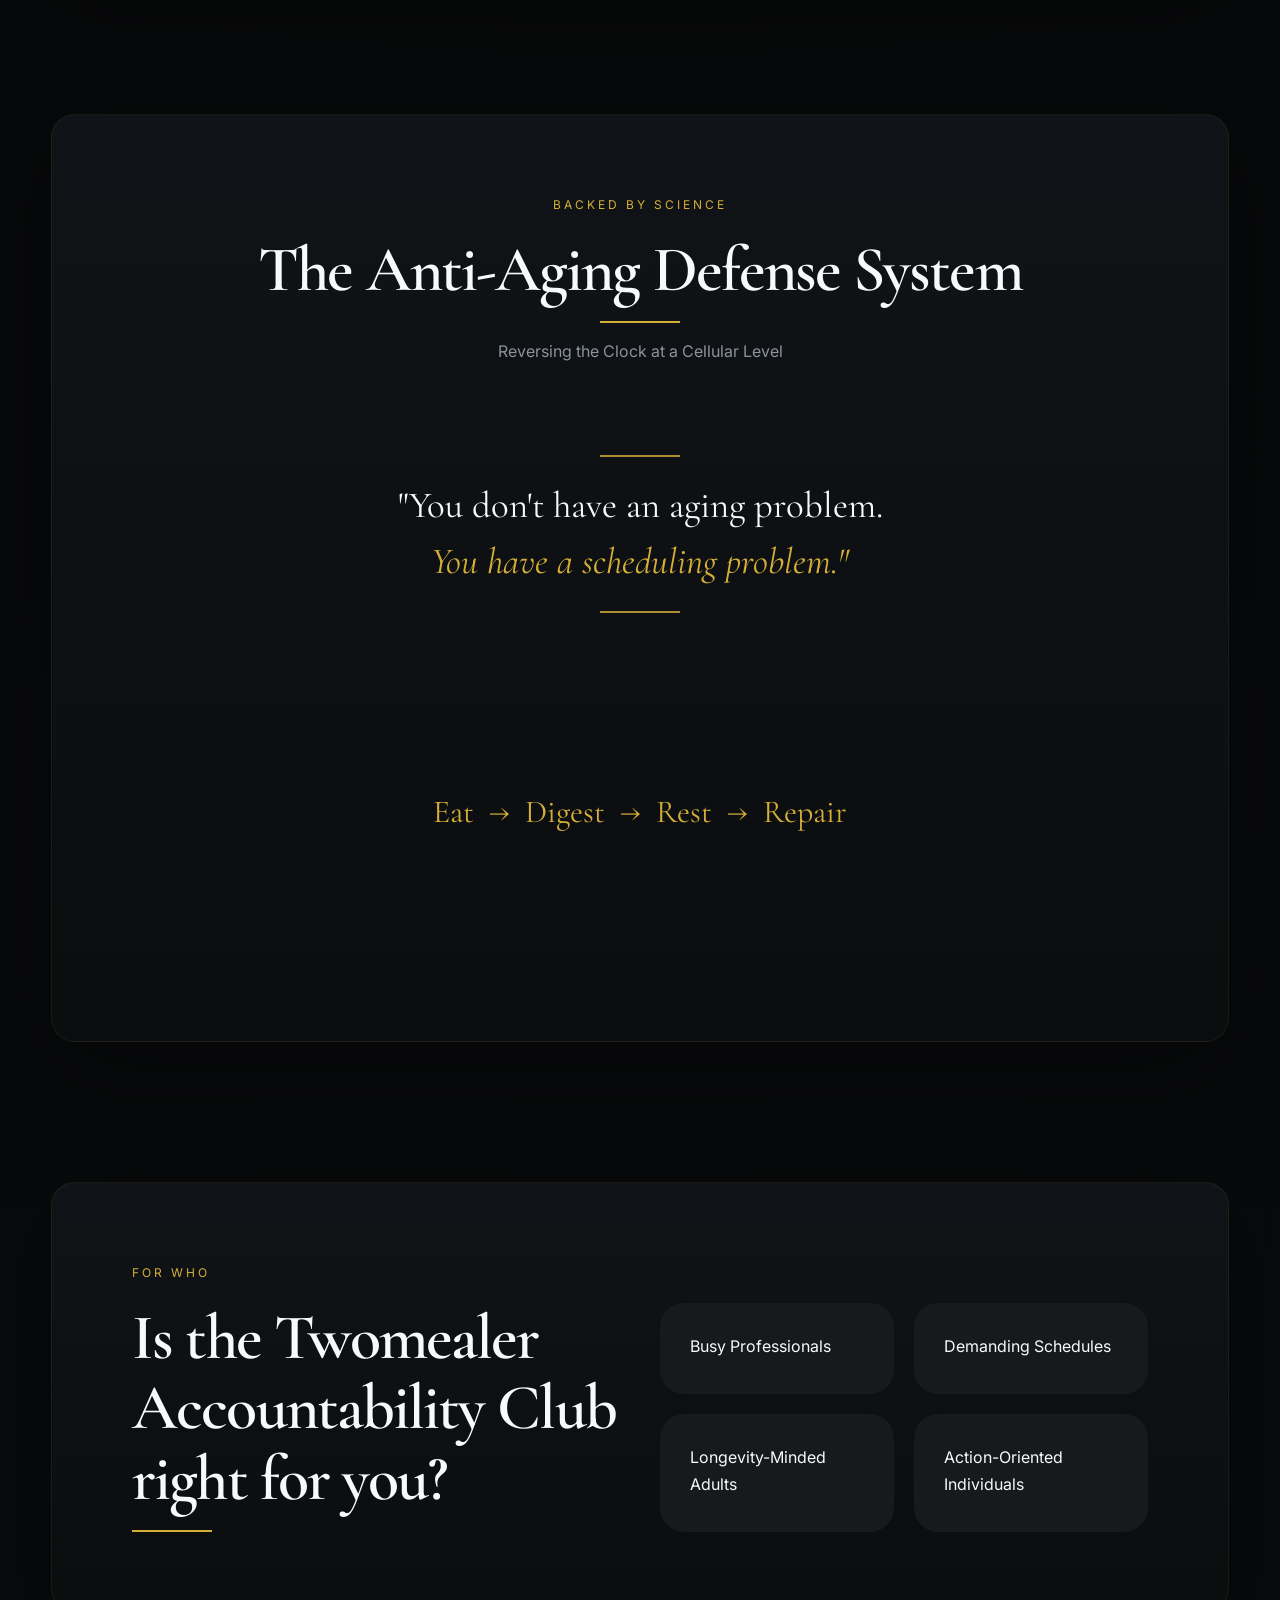
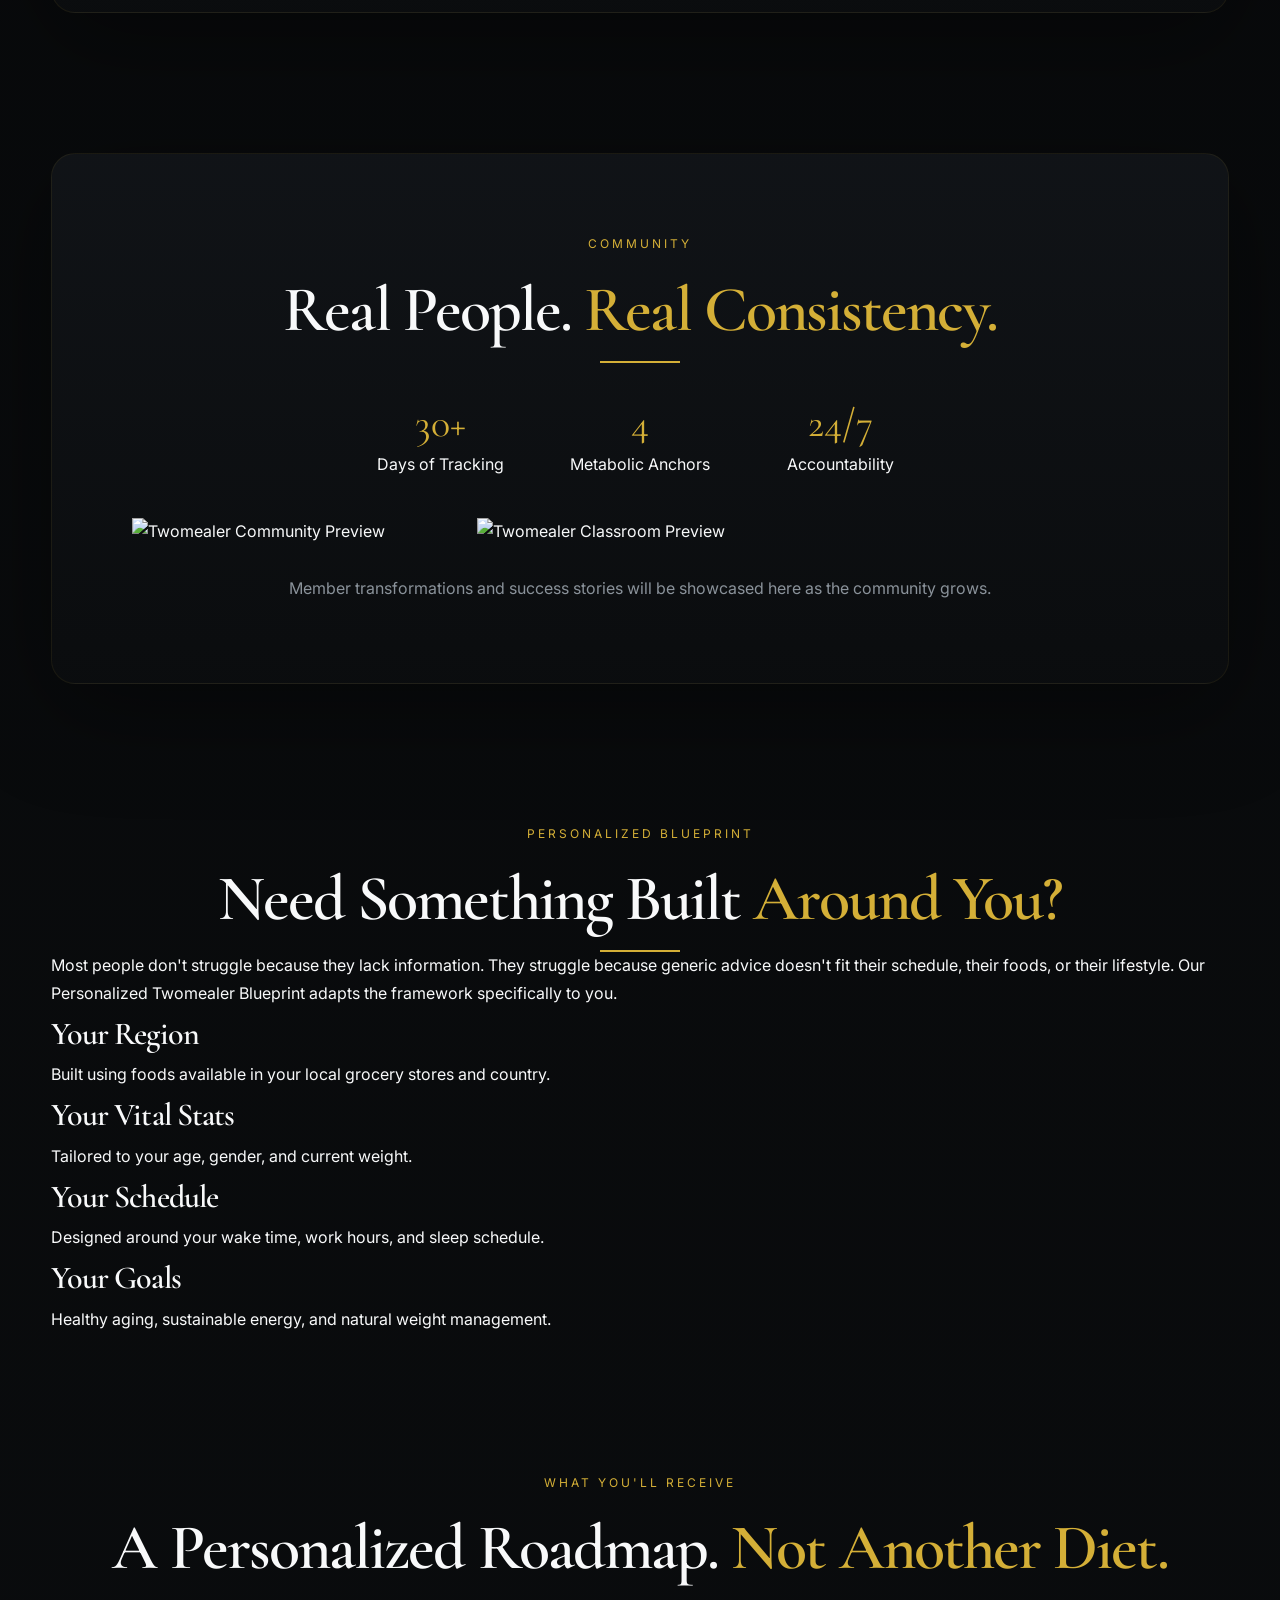
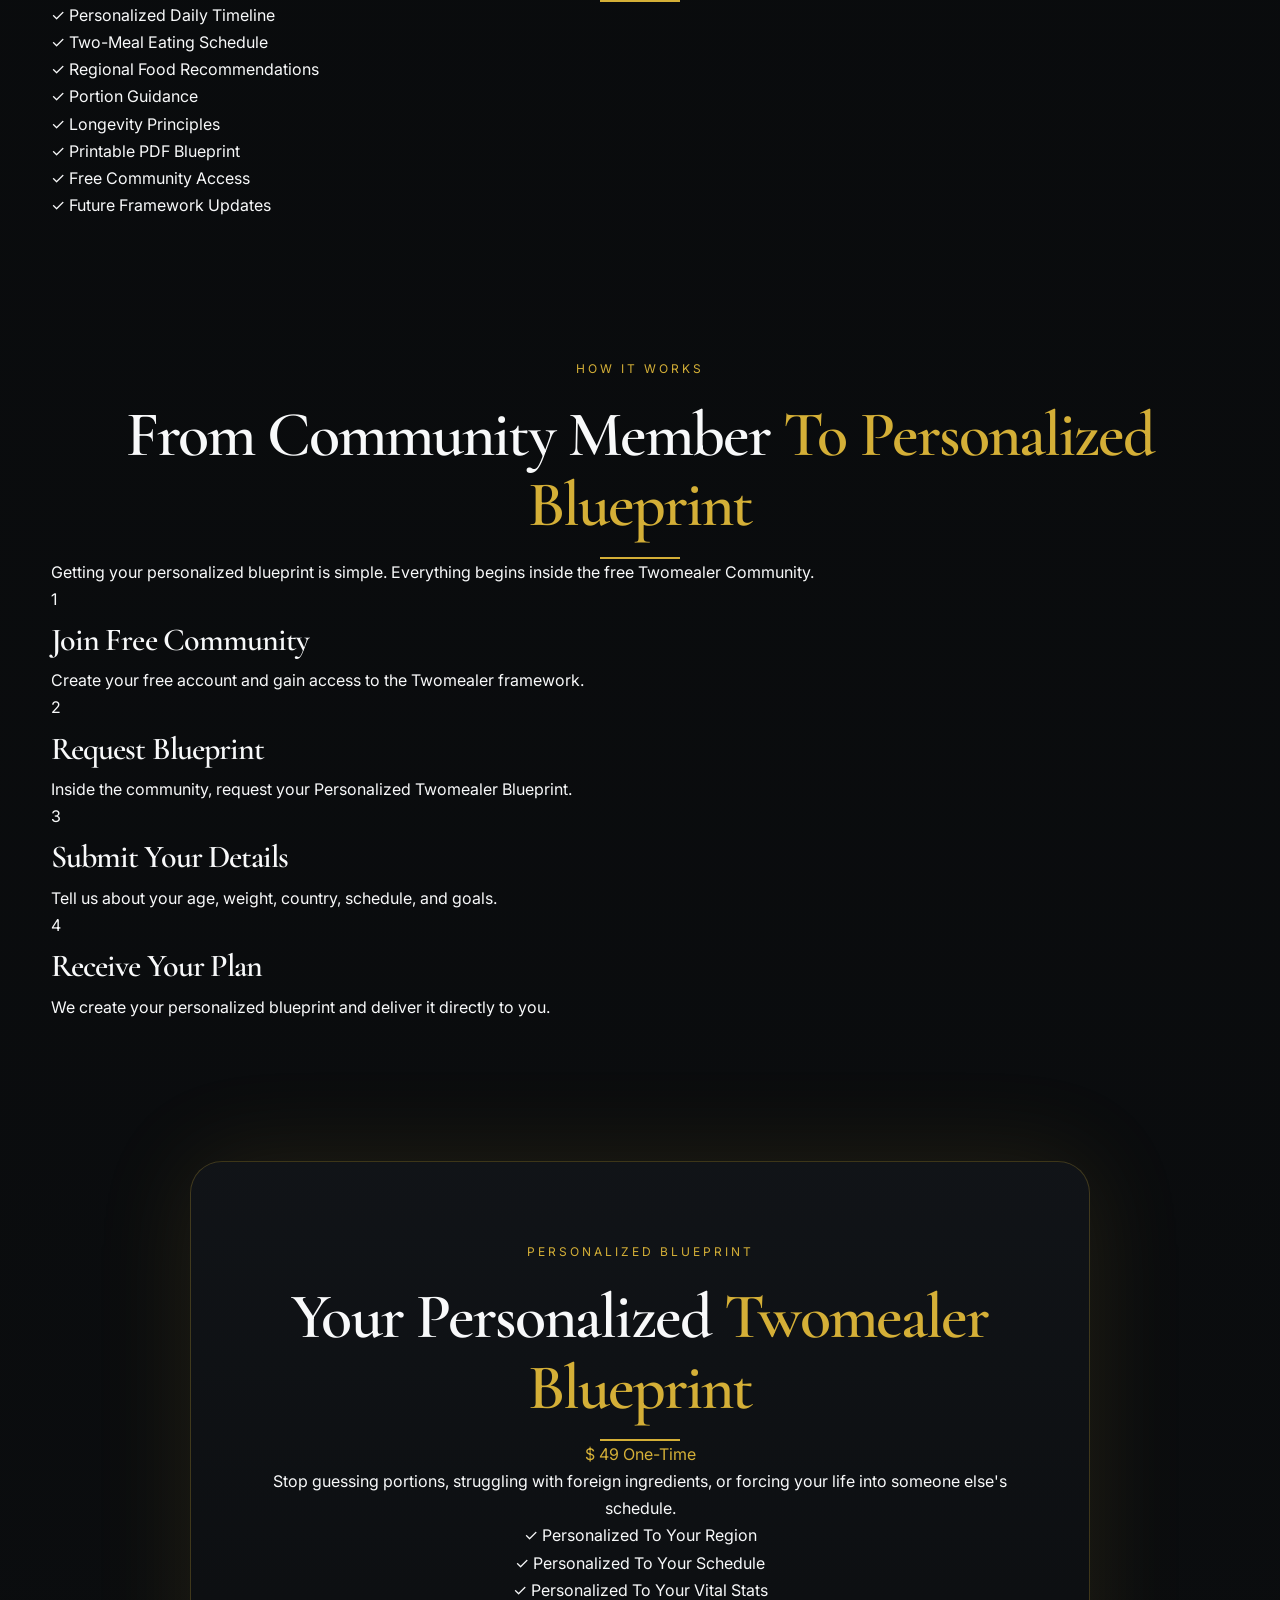
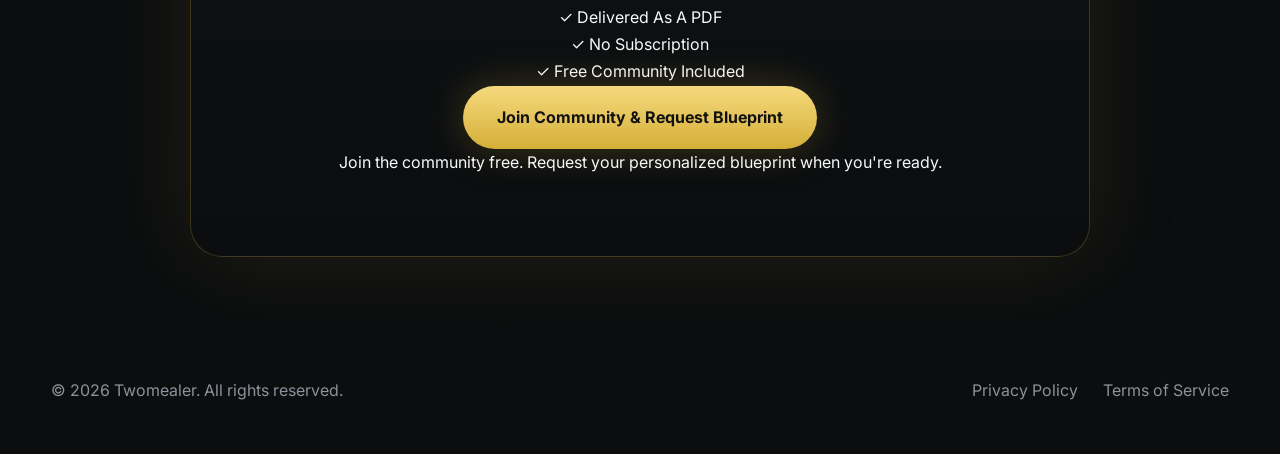
==== commit 90b58887: "Update index.html" ====
--- a/Twomealer/index.html
+++ b/Twomealer/index.html
@@ -1,707 +1,580 @@
 <!DOCTYPE html>
-
 <html lang="en">
-
-<head>
-
-    <meta charset="UTF-8">
-    <meta name="viewport" content="width=device-width, initial-scale=1.0">
-    
-    <!-- Primary SEO -->
-    
-    <title>Twomealer Accountability Club | Metabolic Health, Weight Loss & Healthy Aging</title>
-    
-    <meta name="description" content="Join the Twomealer Accountability Club and discover a simple daily eating framework designed to support metabolic health, natural weight management, healthy aging, improved energy, and long-term consistency.">
-    
-    <meta name="keywords" content="metabolic health, healthy aging, weight loss, longevity, fasting, intermittent fasting, meal timing, energy optimization, accountability community, wellness community, Twomealer">
-    
-    <meta name="author" content="Twomealer">
-    
-    <meta name="robots" content="index, follow">
-    
-    <meta name="language" content="English">
-    
-    <meta name="revisit-after" content="7 days">
-    
-    <!-- Canonical URL -->
-    
-    <link rel="canonical" href="https://twomealer.com/">
-    
-    <!-- Favicon -->
-    
-    <link rel="icon" type="image/png" href="images/favicon.png">
-    <link rel="icon" href="/favicon.ico" type="image/x-icon">
-    <link rel="shortcut icon" href="/favicon.ico" type="image/x-icon">
-    
-    <!-- Open Graph (Facebook, LinkedIn, WhatsApp) -->
-    
-    <meta property="og:type" content="website">
-    <meta property="og:url" content="https://twomealer.com/">
-    <meta property="og:title" content="Twomealer Accountability Club">
-    <meta property="og:description" content="A simple framework for metabolic health, healthy aging, natural weight management, and long-term consistency.">
-    <meta property="og:image" content="https://twomealer.com/images/og-image.png">
-    <meta property="og:site_name" content="Twomealer">
-    
-    <!-- Twitter / X -->
-    
-    <meta name="twitter:card" content="summary_large_image">
-    <meta name="twitter:title" content="Twomealer Accountability Club">
-    <meta name="twitter:description" content="Support healthy aging, metabolic health, and natural weight management through a simple daily framework.">
-    <meta name="twitter:image" content="https://twomealer.com/images/og-image.png">
-    
-    <!-- Theme Color -->
-    
-    <meta name="theme-color" content="#050607">
-    
-    <!-- Fonts -->
-    
-    <link rel="preconnect" href="https://fonts.googleapis.com">
-    <link rel="preconnect" href="https://fonts.gstatic.com" crossorigin>
-    
-    <link href="https://fonts.googleapis.com/css2?family=Cormorant+Garamond:wght@400;500;600;700&family=Inter:wght@300;400;500;600&display=swap" rel="stylesheet">
-    
-    <!-- Main Stylesheet -->
-    
-    <link rel="stylesheet" href="style.css">
-
-    <script type="application/ld+json">
-        {
-          "@context":"https://schema.org",
-          "@type":"Organization",
-          "name":"Twomealer",
-          "url":"https://twomealer.com",
-          "logo":"https://twomealer.com/images/logo.png",
-          "description":"A community focused on metabolic health, healthy aging, meal timing, and long-term wellness.",
-          "sameAs":[
-            "https://www.skool.com/twomealer-accountability-club-5945/about"
-          ]
-        }
-        </script>
-
-</head>
-
-<body>
-
-    <div class="particles"></div>
-
-<header class="navbar">
-
-<div class="container nav-container">
-
-    <div class="brand">
-
-        <img
-        src="images/logo.png"
-        alt="Twomealer Logo"
-        class="logo-nav">
-        
-    </div>
-
-<nav>
-
-<a href="#framework">Framework</a>
-
-<a href="#benefits">Benefits</a>
-
-<a href="#community">Community</a>
-
-<a href="#included">Included</a>
-
-<a href="#offer">Join</a>
-
-</nav>
-
-<a href="https://www.skool.com/twomealer-accountability-club-5945/about" 
-   class="nav-cta"
-   target="_blank"
-   rel="noopener noreferrer">
-Join Now →
-</a>
-
-</div>
-
-</header>
-
-<!-- HERO -->
-
-<section class="hero">
-
-    <div class="container">
-    
-    <div class="hero-center">
-    
-    <div class="hero-badge">
-    
-    EXECUTIVE WELLNESS • LONGEVITY • ACCOUNTABILITY
-    
-    </div>
-    
-    <p class="eyebrow" style="padding-bottom: px;margin-bottom: 30px;">
-    
-    THE SIMPLEST HEALTH SYSTEM FOR BUSY PROFESSIONALS
-    
-    </p>
-    
-    <h1>
-    
-    Step Off the
-    
-    <span class="gold">
-    19th-Century Factory Clock.
-    </span>
-    
-    <br>
-    
-    Reclaim Your Freedom.
-    
-    </h1>
-    
-    <p class="hero-copy">
-    
-    The definitive daily protocol for busy adults to drop stubborn body fat naturally, support healthy aging, and unlock peak afternoon energy—without calorie counting, starvation, or complicated meal plans.
-    
-    </p>
-    
-    <a href="https://www.skool.com/twomealer-accountability-club-5945/about"
-        class="btn-primary hero-btn"
-        target="_blank"
-        rel="noopener noreferrer">
-    
-    ⚡ Join the Twomealer Accountability Club for $5/mo
-    
-    </a>
-    
-    <p class="hero-note">
-    
-    Instant Access to the Classroom, Trackers & Community
-    
-    </p>
-    
-    <div class="trust-row">
-    
-    <div>✓ Simple Framework</div>
-    
-    <div>✓ Accountability</div>
-    
-    <div>✓ Printable Trackers</div>
-    
-    <div>✓ Cancel Anytime</div>
-    
-    </div>
-    
-    </div>
-    
-    </div>
-    
-    </section>
-
-<!-- PROBLEM -->
-
-<section>
-
-<div class="container">
-
-<div class="luxury-panel">
-
-<p class="section-tag">
-THE PROBLEM
-</p>
-
-<div class="problem-grid">
-
-    <div class="problem-left">
-
-        <h2>
-            Why most modern health programs fail busy professionals.
-        </h2>
-
-    </div>
-
-    <div class="problem-right">
-
-        <div class="problem-card">
-            Meticulous Calorie Tracking
+   <head>
+      <meta charset="UTF-8">
+      <meta name="viewport" content="width=device-width, initial-scale=1.0">
+      <!-- Primary SEO -->
+      <title>Twomealer | Free Metabolic Health Community & Personalized Blueprint</title>
+      <meta name="description" content="Join the Twomealer Accountability Club and discover a simple daily eating framework designed to support metabolic health, natural weight management, healthy aging, improved energy, and long-term consistency.">
+      <meta name="keywords" content="metabolic health, healthy aging, weight loss, longevity, fasting, intermittent fasting, meal timing, energy optimization, accountability community, wellness community, Twomealer">
+      <meta name="author" content="Twomealer">
+      <meta name="robots" content="index, follow">
+      <meta name="language" content="English">
+      <meta name="revisit-after" content="7 days">
+      <!-- Canonical URL -->
+      <link rel="canonical" href="https://www.twomealer.com/">
+      <!-- Favicon -->
+      <link rel="icon" type="image/png" href="images/favicon.png">
+      <link rel="icon" href="/favicon.ico" type="image/x-icon">
+      <link rel="shortcut icon" href="/favicon.ico" type="image/x-icon">
+      <!-- Open Graph (Facebook, LinkedIn, WhatsApp) -->
+      <meta property="og:type" content="website">
+      <meta property="og:url" content="https://www.twomealer.com/">
+      <meta property="og:title" content="Twomealer Accountability Club">
+      <meta property="og:description" content="A simple framework for metabolic health, healthy aging, natural weight management, and long-term consistency.">
+      <meta property="og:image" content="https://www.twomealer.com/images/og-image.png">
+      <meta property="og:site_name" content="Twomealer">
+      <!-- Twitter / X -->
+      <meta name="twitter:card" content="summary_large_image">
+      <meta name="twitter:title" content="Twomealer Accountability Club">
+      <meta name="twitter:description" content="Support healthy aging, metabolic health, and natural weight management through a simple daily framework.">
+      <meta name="twitter:image" content="https://www.twomealer.com/images/og-image.png">
+      <!-- Theme Color -->
+      <meta name="theme-color" content="#050607">
+      <!-- Fonts -->
+      <link rel="preconnect" href="https://fonts.googleapis.com">
+      <link rel="preconnect" href="https://fonts.gstatic.com" crossorigin>
+      <link href="https://fonts.googleapis.com/css2?family=Cormorant+Garamond:wght@400;500;600;700&family=Inter:wght@300;400;500;600&display=swap" rel="stylesheet">
+      <!-- Main Stylesheet -->
+      <link rel="stylesheet" href="style.css">
+      <script type="application/ld+json">
+         {
+           "@context":"https://schema.org",
+           "@type":"Organization",
+           "name":"Twomealer",
+           "url":"https://www.twomealer.com",
+           "logo":"https://www.twomealer.com/images/logo.png",
+           "description":"A community focused on metabolic health, healthy aging, meal timing, and long-term wellness.",
+           "sameAs":[
+             "https://www.skool.com/twomealer-accountability-club-5945/about"
+           ]
+         }
+      </script>
+   </head>
+   <body>
+      <div class="particles"></div>
+      <header class="navbar">
+         <div class="container nav-container">
+            <div class="brand">
+               <img
+                  src="images/logo.png"
+                  alt="Twomealer Logo"
+                  class="logo-nav">
+            </div>
+            <nav>
+               <a href="#framework">Framework</a>
+               <a href="#benefits">Science</a>
+               <a href="#community">Community</a>
+               <a href="#blueprint">Blueprint</a>
+               <a href="#offer">Get Started</a>
+            </nav>
+            <a href="https://www.skool.com/twomealer-accountability-club-5945/about" 
+               class="nav-cta"
+               target="_blank"
+               rel="noopener noreferrer">
+            Join Now →
+            </a>
+         </div>
+      </header>
+      <!-- HERO -->
+      <section class="hero">
+        <div class="container">
+           <div class="hero-center">
+          <div class="hero-badge">
+            FREE COMMUNITY • PERSONALIZED BLUEPRINTS • HEALTHY AGING
+          </div>
+     
+          <p class="eyebrow" style="margin-bottom:30px;">
+             THE SIMPLEST HEALTH SYSTEM FOR BUSY ADULTS
+          </p>
+     
+          <h1>
+             Step Off the
+             <span class="gold">
+                19th-Century Factory Clock.
+             </span>
+             <br>
+             Reclaim Your Metabolic Freedom.
+          </h1>
+     
+          <p class="hero-copy">
+            Join the free Twomealer Community and learn a simpler approach to healthy aging, natural weight management, and sustainable energy.
+          </p>
+     
+          <a href="https://www.skool.com/twomealer-accountability-club-5945/about"
+             class="btn-primary hero-btn"
+             target="_blank"
+             rel="noopener noreferrer">
+             Get Started Free
+          </a>
+     
+          <div class="hero-note-v3">
+             <span>100% Free Community Access</span>
+             <span class="divider">•</span>
+             <span>Personalized Blueprint Available for $49</span>
+          </div>
+     
+          <div class="trust-row">
+             <div>✓ Simple Framework</div>
+             <div>✓ Community Support</div>
+             <div>✓ Questions & Answers</div>
+             <div>✓ Success Stories</div>
+          </div>
+     
+       </div>
         </div>
-
-        <div class="problem-card">
-            Confusing Macro Math
+     </section>     
+      <!-- PROBLEM -->
+      <section>
+         <div class="container">
+            <div class="luxury-panel">
+               <p class="section-tag">
+                  THE PROBLEM
+               </p>
+               <div class="problem-grid">
+                  <div class="problem-left">
+                     <h2>
+                        Why most modern health programs fail busy professionals.
+                     </h2>
+                  </div>
+                  <div class="problem-right">
+                     <div class="problem-card">
+                        Meticulous Calorie Tracking
+                     </div>
+                     <div class="problem-card">
+                        Confusing Macro Math
+                     </div>
+                     <div class="problem-card">
+                        Rigid Complex Meal Plans
+                     </div>
+                     <div class="problem-card">
+                        Expensive Supplement Protocols
+                     </div>
+                     <div class="problem-card">
+                        Endless Meal Prep
+                     </div>
+                  </div>
+                  <div class="problem-quote">
+                     <div class="big-quote">
+                        "You don't fail the diet.
+                        <span>
+                        The diet's complexity fails you."
+                        </span>
+                     </div>
+                  </div>
+               </div>
+            </div>
+         </div>
+      </section>
+      <div class="gold-divider"></div>
+      <!-- FRAMEWORK -->
+      <section id="framework">
+         <div class="container">
+            <div class="luxury-panel">
+               <p class="section-tag section-tag-center">
+                  THE FRAMEWORK
+               </p>
+               <h2 class="center-title">
+                  The Power of
+                  <span>Radical Simplicity.</span>
+               </h2>
+               <p class="subheading">
+                  The Four Metabolic Anchors
+               </p>
+               <div class="timeline">
+                  <div class="timeline-node">01</div>
+                  <div class="timeline-node">02</div>
+                  <div class="timeline-node">03</div>
+                  <div class="timeline-node">04</div>
+               </div>
+               <div class="framework-grid">
+                  <div class="anchor-card">
+                     <h3>Morning Meal</h3>
+                     <p>
+                        High-integrity clean protein to fuel your cognitive launch window.
+                     </p>
+                  </div>
+                  <div class="anchor-card">
+                     <h3>Light Midday Nutrition</h3>
+                     <p>
+                        Raw nuts, seeds, or fruit to bypass the afternoon slump.
+                     </p>
+                  </div>
+                  <div class="anchor-card">
+                     <h3>Dinner Anchor</h3>
+                     <p>
+                        A satisfying wholesome meal before your evening wind-down.
+                     </p>
+                  </div>
+                  <div class="anchor-card">
+                     <h3>Overnight Fast</h3>
+                     <p>
+                        12 hours of restorative digestive rest.
+                     </p>
+                  </div>
+               </div>
+               <div class="benefits-row">
+                  <div>⚡ Better Energy</div>
+                  <div>🧠 Mental Clarity</div>
+                  <div>⚖️ Weight Management</div>
+                  <div>🌙 Better Sleep</div>
+                  <div>🥗 Simpler Eating</div>
+               </div>
+            </div>
+         </div>
+      </section>
+      <!-- ANTI AGING -->
+      <section id="benefits">
+         <div class="container">
+            <div class="luxury-panel">
+               <p class="section-tag section-tag-center">
+                  BACKED BY SCIENCE
+               </p>
+               <h2 class="center-title">
+                  The Anti-Aging Defense System
+               </h2>
+               <p class="subheading">
+                  Reversing the Clock at a Cellular Level
+               </p>
+               <div class="big-quote">
+                  "You don't have an aging problem.
+                  <span>
+                  You have a scheduling problem."
+                  </span>
+               </div>
+               <div class="science-grid">
+                  <div class="science-card">
+                     <h3>Autophagy</h3>
+                     <p>
+                        While you sleep, your body initiates a natural cleanup process that helps recycle worn-out cellular waste.
+                     </p>
+                  </div>
+                  <div class="science-center">
+                     <span>Eat</span>
+                     <span>→</span>
+                     <span>Digest</span>
+                     <span>→</span>
+                     <span>Rest</span>
+                     <span>→</span>
+                     <span>Repair</span>
+                  </div>
+                  <div class="science-card">
+                     <h3>HGH Sleep Surge</h3>
+                     <p>
+                        A clear digestive system before bed supports overnight recovery and repair.
+                     </p>
+                  </div>
+               </div>
+            </div>
+         </div>
+      </section>
+      <!-- FOR WHO -->
+      <section>
+         <div class="container">
+            <div class="luxury-panel">
+               <p class="section-tag">
+                  FOR WHO
+               </p>
+               <div class="audience-grid">
+                  <div>
+                     <h2>
+                        Is the Twomealer Accountability Club right for you?
+                     </h2>
+                  </div>
+                  <div class="audience-cards">
+                     <div class="audience-card">
+                        Busy Professionals
+                     </div>
+                     <div class="audience-card">
+                        Demanding Schedules
+                     </div>
+                     <div class="audience-card">
+                        Longevity-Minded Adults
+                     </div>
+                     <div class="audience-card">
+                        Action-Oriented Individuals
+                     </div>
+                  </div>
+               </div>
+            </div>
+         </div>
+      </section>
+      <!-- COMMUNITY -->
+      <section id="community">
+         <div class="container">
+            <div class="luxury-panel">
+               <p class="section-tag section-tag-center">
+                  COMMUNITY
+               </p>
+               <h2 class="center-title">
+                  Real People. <span>Real Consistency.</span>
+               </h2>
+               <div class="community-stats">
+                  <div>
+                     <span>30+</span>
+                     Days of Tracking
+                  </div>
+                  <div>
+                     <span>4</span>
+                     Metabolic Anchors
+                  </div>
+                  <div>
+                     <span>24/7</span>
+                     Accountability
+                  </div>
+               </div>
+               <div class="community-grid">
+
+                  <div class="community-image-card">
+                     <img src="images/community.jpg"
+                          alt="Twomealer Community Preview">
+                  </div>
+
+                  <div class="community-image-card">
+                     <img src="images/classroom.jpg"
+                          alt="Twomealer Classroom Preview">
+                  </div>
+
+               </div>
+               <p class="community-note">
+                  Member transformations and success stories will be showcased here as the community grows.
+               </p>
+            </div>
+         </div>
+      </section>
+      <section id="blueprint" class="blueprint section">
+
+        <div class="container">
+       <p class="section-tag section-tag-center">
+          PERSONALIZED BLUEPRINT
+       </p>
+     
+       <h2 class="center-title">
+         Need Something Built
+          <span>Around You?</span>
+       </h2>
+     
+       <p class="section-intro">
+     
+          Most people don't struggle because they lack information.
+     
+          They struggle because generic advice doesn't fit their
+          schedule, their foods, or their lifestyle.
+     
+          Our Personalized Twomealer Blueprint adapts the framework
+          specifically to you.
+     
+       </p>
+     
+       <div class="blueprint-grid">
+     
+          <div class="blueprint-card">
+             <h3>Your Region</h3>
+             <p>
+                Built using foods available in your local
+                grocery stores and country.
+             </p>
+          </div>
+     
+          <div class="blueprint-card">
+             <h3>Your Vital Stats</h3>
+             <p>
+                Tailored to your age, gender,
+                and current weight.
+             </p>
+          </div>
+     
+          <div class="blueprint-card">
+             <h3>Your Schedule</h3>
+             <p>
+                Designed around your wake time,
+                work hours, and sleep schedule.
+             </p>
+          </div>
+     
+          <div class="blueprint-card">
+             <h3>Your Goals</h3>
+             <p>
+                Healthy aging, sustainable energy,
+                and natural weight management.
+             </p>
+          </div>
+     
+       </div>
+        </div>   
+     </section>  
+     <section class="deliverables section">
+
+        <div class="container">
+       <p class="section-tag section-tag-center">
+          WHAT YOU'LL RECEIVE
+       </p>
+     
+       <h2 class="center-title">
+          A Personalized Roadmap.
+          <span>Not Another Diet.</span>
+       </h2>
+     
+       <div class="deliverables-grid">
+     
+          <div>✓ Personalized Daily Timeline</div>
+     
+          <div>✓ Two-Meal Eating Schedule</div>
+     
+          <div>✓ Regional Food Recommendations</div>
+     
+          <div>✓ Portion Guidance</div>
+     
+          <div>✓ Longevity Principles</div>
+     
+          <div>✓ Printable PDF Blueprint</div>
+     
+          <div>✓ Free Community Access</div>
+     
+          <div>✓ Future Framework Updates</div>
+     
+       </div>
         </div>
-
-        <div class="problem-card">
-            Rigid Complex Meal Plans
+     
+     </section> 
+     <section class="process section">
+
+        <div class="container">
+       <p class="section-tag section-tag-center">
+          HOW IT WORKS
+       </p>
+     
+       <h2 class="center-title">
+          From Community Member
+          <span>To Personalized Blueprint</span>
+       </h2>
+     
+       <p class="section-intro">
+          Getting your personalized blueprint is simple.
+          Everything begins inside the free Twomealer Community.
+       </p>
+     
+       <div class="process-grid">
+     
+          <div class="process-step">
+             <div class="step-number">1</div>
+             <h3>Join Free Community</h3>
+             <p>
+                Create your free account and gain access to the Twomealer framework.
+             </p>
+          </div>
+     
+          <div class="process-step">
+             <div class="step-number">2</div>
+             <h3>Request Blueprint</h3>
+             <p>
+                Inside the community, request your Personalized Twomealer Blueprint.
+             </p>
+          </div>
+     
+          <div class="process-step">
+             <div class="step-number">3</div>
+             <h3>Submit Your Details</h3>
+             <p>
+                Tell us about your age, weight, country, schedule, and goals.
+             </p>
+          </div>
+     
+          <div class="process-step">
+             <div class="step-number">4</div>
+             <h3>Receive Your Plan</h3>
+             <p>
+                We create your personalized blueprint and deliver it directly to you.
+             </p>
+          </div>
+     
+       </div>
         </div>
-
-        <div class="problem-card">
-            Expensive Supplement Protocols
+     
+     </section> 
+     
+     <section id="offer" class="offer-v3 section">
+
+        <div class="container">
+       <div class="offer-box">
+     
+          <p class="section-tag section-tag-center">
+             PERSONALIZED BLUEPRINT
+          </p>
+     
+          <h2 class="center-title">
+            Your Personalized
+             <span>Twomealer Blueprint</span>
+          </h2>
+     
+          <div class="offer-price">
+     
+             <span class="currency">$</span>
+     
+             <span class="amount">49</span>
+     
+             <span class="type">One-Time</span>
+     
+          </div>
+     
+          <p class="offer-description">
+     
+             Stop guessing portions,
+             struggling with foreign ingredients,
+             or forcing your life into someone else's schedule.
+     
+          </p>
+     
+          <div class="offer-benefits">
+     
+             <div>✓ Personalized To Your Region</div>
+             <div>✓ Personalized To Your Schedule</div>
+             <div>✓ Personalized To Your Vital Stats</div>
+             <div>✓ Delivered As A PDF</div>
+             <div>✓ No Subscription</div>
+             <div>✓ Free Community Included</div>
+     
+          </div>
+     
+          <a href="https://www.skool.com/twomealer-accountability-club-5945/about"
+             class="btn-primary offer-btn"
+             target="_blank"
+             rel="noopener noreferrer">
+     
+             Join Community & Request Blueprint
+     
+          </a>
+     
+          <p class="offer-small">
+     
+             Join the community free. Request your personalized blueprint when you're ready.
+     
+          </p>
+     
+       </div>
         </div>
-
-        <div class="problem-card">
-            Endless Meal Prep
-        </div>
-
-    </div>
-
-    <div class="problem-quote">
-
-        <div class="big-quote">
-
-            "You don't fail the diet.
-
-            <span>
-                The diet's complexity fails you."
-            </span>
-
-        </div>
-
-    </div>
-
-</div>
-
-</div>
-
-</div>
-
-</section>
-
-<div class="gold-divider"></div>
-
-<!-- FRAMEWORK -->
-
-<section id="framework">
-
-<div class="container">
-
-<div class="luxury-panel">
-
-<p class="section-tag section-tag-center">
-THE FRAMEWORK
-</p>
-
-<h2 class="center-title">
-The Power of
-<span>Radical Simplicity.</span>
-</h2>
-
-<p class="subheading">
-The Four Metabolic Anchors
-</p>
-
-<div class="timeline">
-
-<div class="timeline-node">01</div>
-
-<div class="timeline-node">02</div>
-
-<div class="timeline-node">03</div>
-
-<div class="timeline-node">04</div>
-
-</div>
-
-<div class="framework-grid">
-
-<div class="anchor-card">
-
-<h3>Morning Meal</h3>
-
-<p>
-High-integrity clean protein to fuel your cognitive launch window.
-</p>
-
-</div>
-
-<div class="anchor-card">
-
-<h3>Light Midday Nutrition</h3>
-
-<p>
-Raw nuts, seeds, or fruit to bypass the afternoon slump.
-</p>
-
-</div>
-
-<div class="anchor-card">
-
-<h3>Dinner Anchor</h3>
-
-<p>
-A satisfying wholesome meal before your evening wind-down.
-</p>
-
-</div>
-
-<div class="anchor-card">
-
-<h3>Overnight Fast</h3>
-
-<p>
-12 hours of restorative digestive rest.
-</p>
-
-</div>
-
-</div>
-
-<div class="benefits-row">
-
-<div>⚡ Better Energy</div>
-
-<div>🧠 Mental Clarity</div>
-
-<div>⚖️ Weight Management</div>
-
-<div>🌙 Better Sleep</div>
-
-<div>🥗 Simpler Eating</div>
-
-</div>
-
-</div>
-
-</div>
-
-</section>
-
-<!-- ANTI AGING -->
-
-<section id="benefits">
-
-<div class="container">
-
-<div class="luxury-panel">
-
-<p class="section-tag section-tag-center">
-BACKED BY SCIENCE
-</p>
-
-<h2 class="center-title">
-The Anti-Aging Defense System
-</h2>
-
-<p class="subheading">
-Reversing the Clock at a Cellular Level
-</p>
-
-<div class="big-quote">
-
-"You don't have an aging problem.
-
-<span>
-You have a scheduling problem."
-</span>
-
-</div>
-
-<div class="science-grid">
-
-<div class="science-card">
-
-<h3>Autophagy</h3>
-
-<p>
-While you sleep, your body initiates a natural cleanup process that helps recycle worn-out cellular waste.
-</p>
-
-</div>
-
-<div class="science-center">
-
-    <span>Eat</span>
-    
-    <span>→</span>
-    
-    <span>Digest</span>
-    
-    <span>→</span>
-    
-    <span>Rest</span>
-    
-    <span>→</span>
-    
-    <span>Repair</span>
-    
-    </div>
-
-<div class="science-card">
-
-<h3>HGH Sleep Surge</h3>
-
-<p>
-A clear digestive system before bed supports overnight recovery and repair.
-</p>
-
-</div>
-
-</div>
-
-</div>
-
-</div>
-
-</section>
-
-<!-- FOR WHO -->
-
-<section>
-
-<div class="container">
-
-<div class="luxury-panel">
-
-<p class="section-tag">
-FOR WHO
-</p>
-
-<div class="audience-grid">
-
-<div>
-
-<h2>
-Is the Twomealer Accountability Club right for you?
-</h2>
-
-</div>
-
-<div class="audience-cards">
-
-<div class="audience-card">
-Busy Professionals
-</div>
-
-<div class="audience-card">
-Demanding Schedules
-</div>
-
-<div class="audience-card">
-Longevity-Minded Adults
-</div>
-
-<div class="audience-card">
-Action-Oriented Individuals
-</div>
-
-</div>
-
-</div>
-
-</div>
-
-</div>
-
-</section>
-
-<!-- COMMUNITY -->
-
-<section id="community">
-
-<div class="container">
-
-<div class="luxury-panel">
-
-<p class="section-tag section-tag-center">
-COMMUNITY
-</p>
-
-<h2 class="center-title">
-
-Real People. <span>Real Consistency.</span>
-
-</h2>
-
-<div class="community-stats">
-
-    <div>
-    
-    <span>30+</span>
-    
-    Days of Tracking
-    
-    </div>
-    
-    <div>
-    
-    <span>4</span>
-    
-    Metabolic Anchors
-    
-    </div>
-    
-    <div>
-    
-    <span>24/7</span>
-    
-    Accountability
-    
-    </div>
-    
-    </div>
-
-<div class="community-grid">
-
-<div class="placeholder">
-CLASSROOM SCREENSHOTS
-</div>
-
-<div class="placeholder">
-PRINTABLE TRACKER
-</div>
-
-<div class="placeholder">
-COMMUNITY WINS
-</div>
-
-</div>
-
-<p class="community-note">
-Member transformations and success stories will be showcased here as the community grows.
-</p>
-
-</div>
-
-</div>
-
-</section>
-
-<!-- INCLUDED -->
-
-<section id="included">
-
-<div class="container">
-
-<div class="luxury-panel">
-
-<p class="section-tag section-tag-center">
-WHAT'S INSIDE
-</p>
-
-<h2 class="center-title">
-Everything you need to execute.
-</h2>
-
-<div class="included-grid">
-
-<div>✓ The 10-Minute Fast Track Module</div>
-
-<div>✓ Blueprint Core Playbooks</div>
-
-<div>✓ Printable 30-Day Tracker</div>
-
-<div>✓ Macro & Regional Meal Templates</div>
-
-<div>✓ Peer Accountability Community</div>
-
-</div>
-
-</div>
-
-</div>
-
-</section>
-
-<div class="gold-divider"></div>
-
-<!-- OFFER -->
-
-<section id="offer">
-
-<div class="container">
-
-<div class="offer-box">
-
-<p class="section-tag">
-THE OFFER
-</p>
-
-<h2 class="offer-title">
-
-Step Off the Clock for
-
-<span>
-Less Than the Price of a Single Coffee.
-</span>
-
-</h2>
-
-<p class="offer-copy">
-
-No long-term commitments.
-No hidden fees.
-Just direct, scientific, community-driven execution.
-
-</p>
-
-<div class="price">
-
-$5
-
-<span>
-PER MONTH
-</span>
-
-</div>
-
-<a href="https://www.skool.com/twomealer-accountability-club-5945/about"
-    class="btn-primary large-btn"
-    target="_blank"
-    rel="noopener noreferrer">
-
-⚡ Join the Twomealer Accountability Club
-
-</a>
-
-<p class="offer-note" style="margin-top: 8px;">
-
-Reclaim your metabolic freedom today.
-
-</p>
-
-<div class="offer-guarantee">
-
-    ✓ Cancel Anytime
-    
-    ✓ No Hidden Fees
-    
-    ✓ Instant Access
-    
-    </div>
-
-</div>
-
-</div>
-
-</section>
-
-<footer>
-
-<div class="container footer-content">
-
-<p>
-© 2026 Twomealer. All rights reserved.
-</p>
-
-<div>
-
-<a href="privacy.html">Privacy Policy</a>
-
-<a href="terms.html">Terms of Service</a>
-
-</div>
-
-</div>
-
-</footer>
-
-<div class="mobile-cta">
-
-<a href="#offer">
-
-Join for $5/Month
-
-</a>
-
-</div>
-
-<script src="script.js"></script>
-
-</body>
+     
+     </section>     
+      <footer>
+         <div class="container footer-content">
+            <p>
+               © 2026 Twomealer. All rights reserved.
+            </p>
+            <div>
+               <a href="privacy.html">Privacy Policy</a>
+               <a href="terms.html">Terms of Service</a>
+            </div>
+         </div>
+      </footer>
+      <div class="mobile-cta">
+         <a href="https://www.skool.com/twomealer-accountability-club-5945/about"
+            target="_blank"
+            rel="noopener noreferrer">
+      
+            Get Started Free
+      
+         </a>
+      </div>
+      <script src="script.js"></script>
+   </body>
 </html>
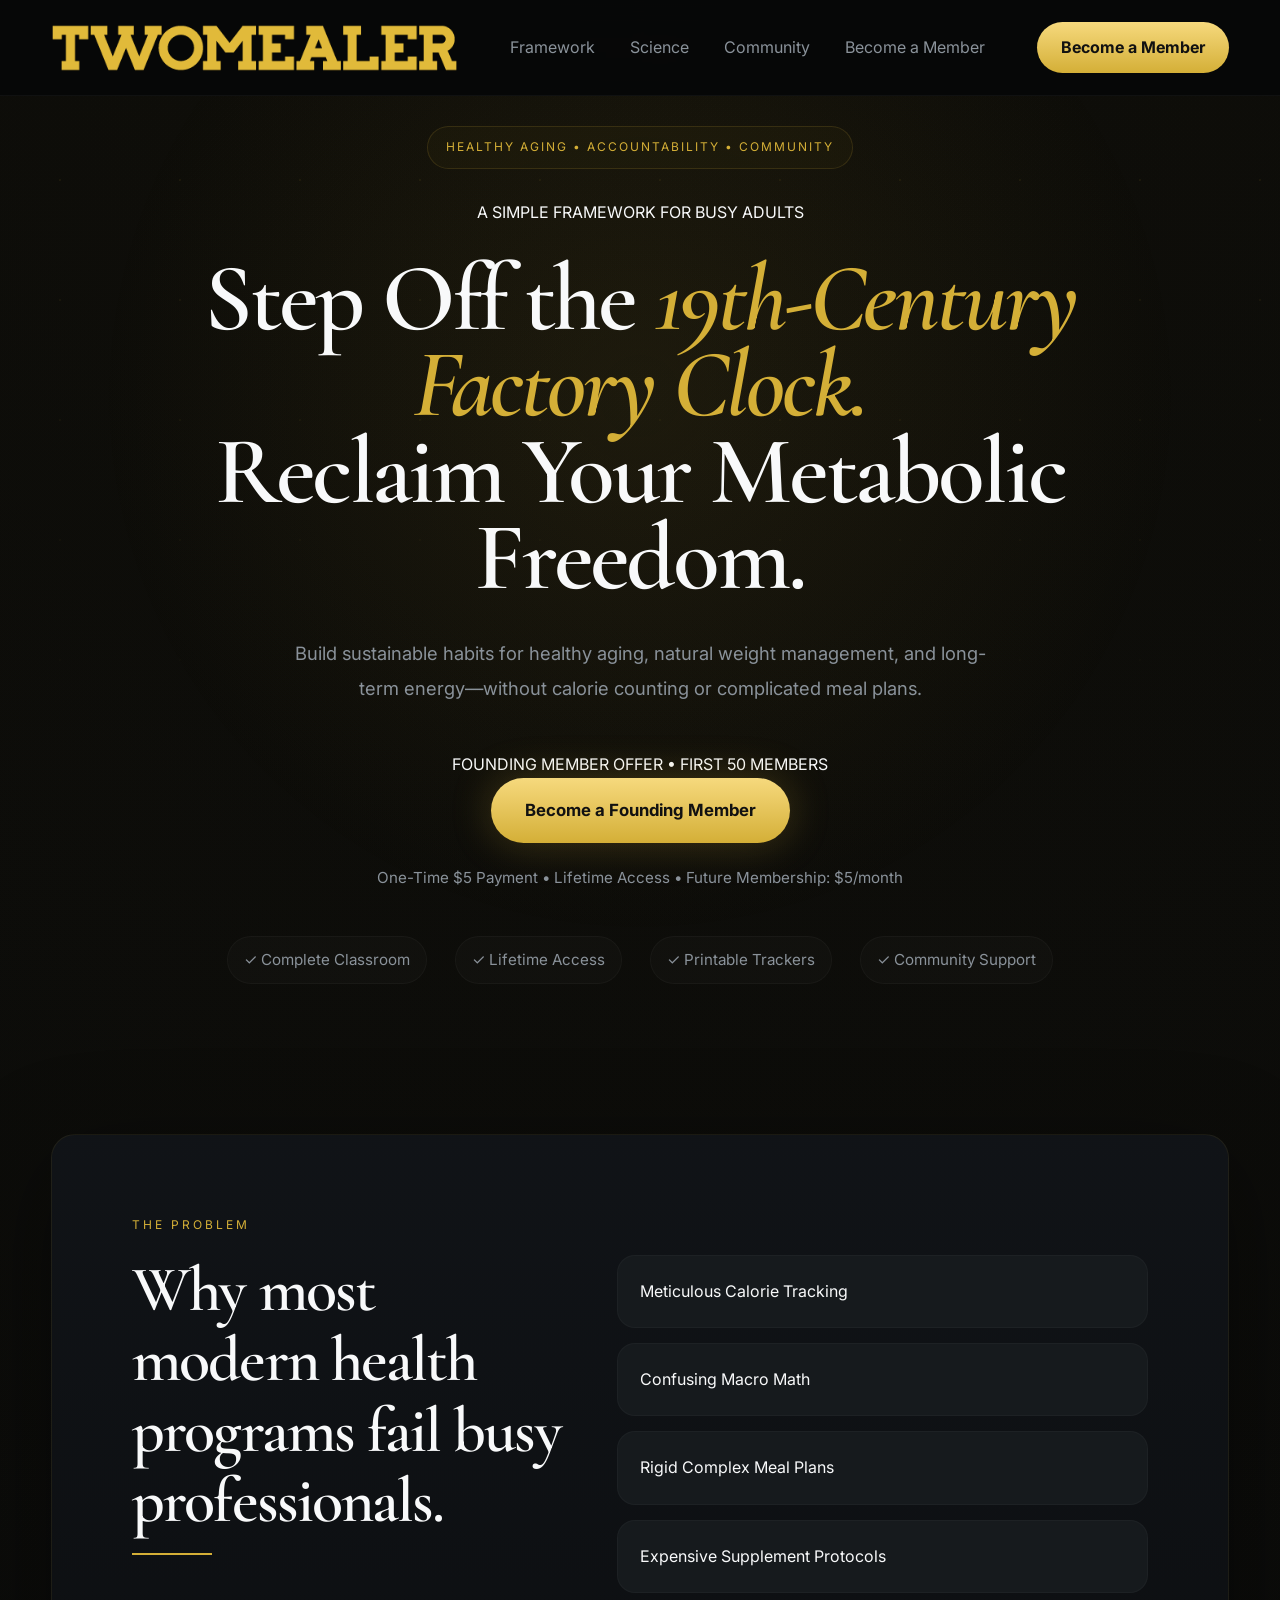
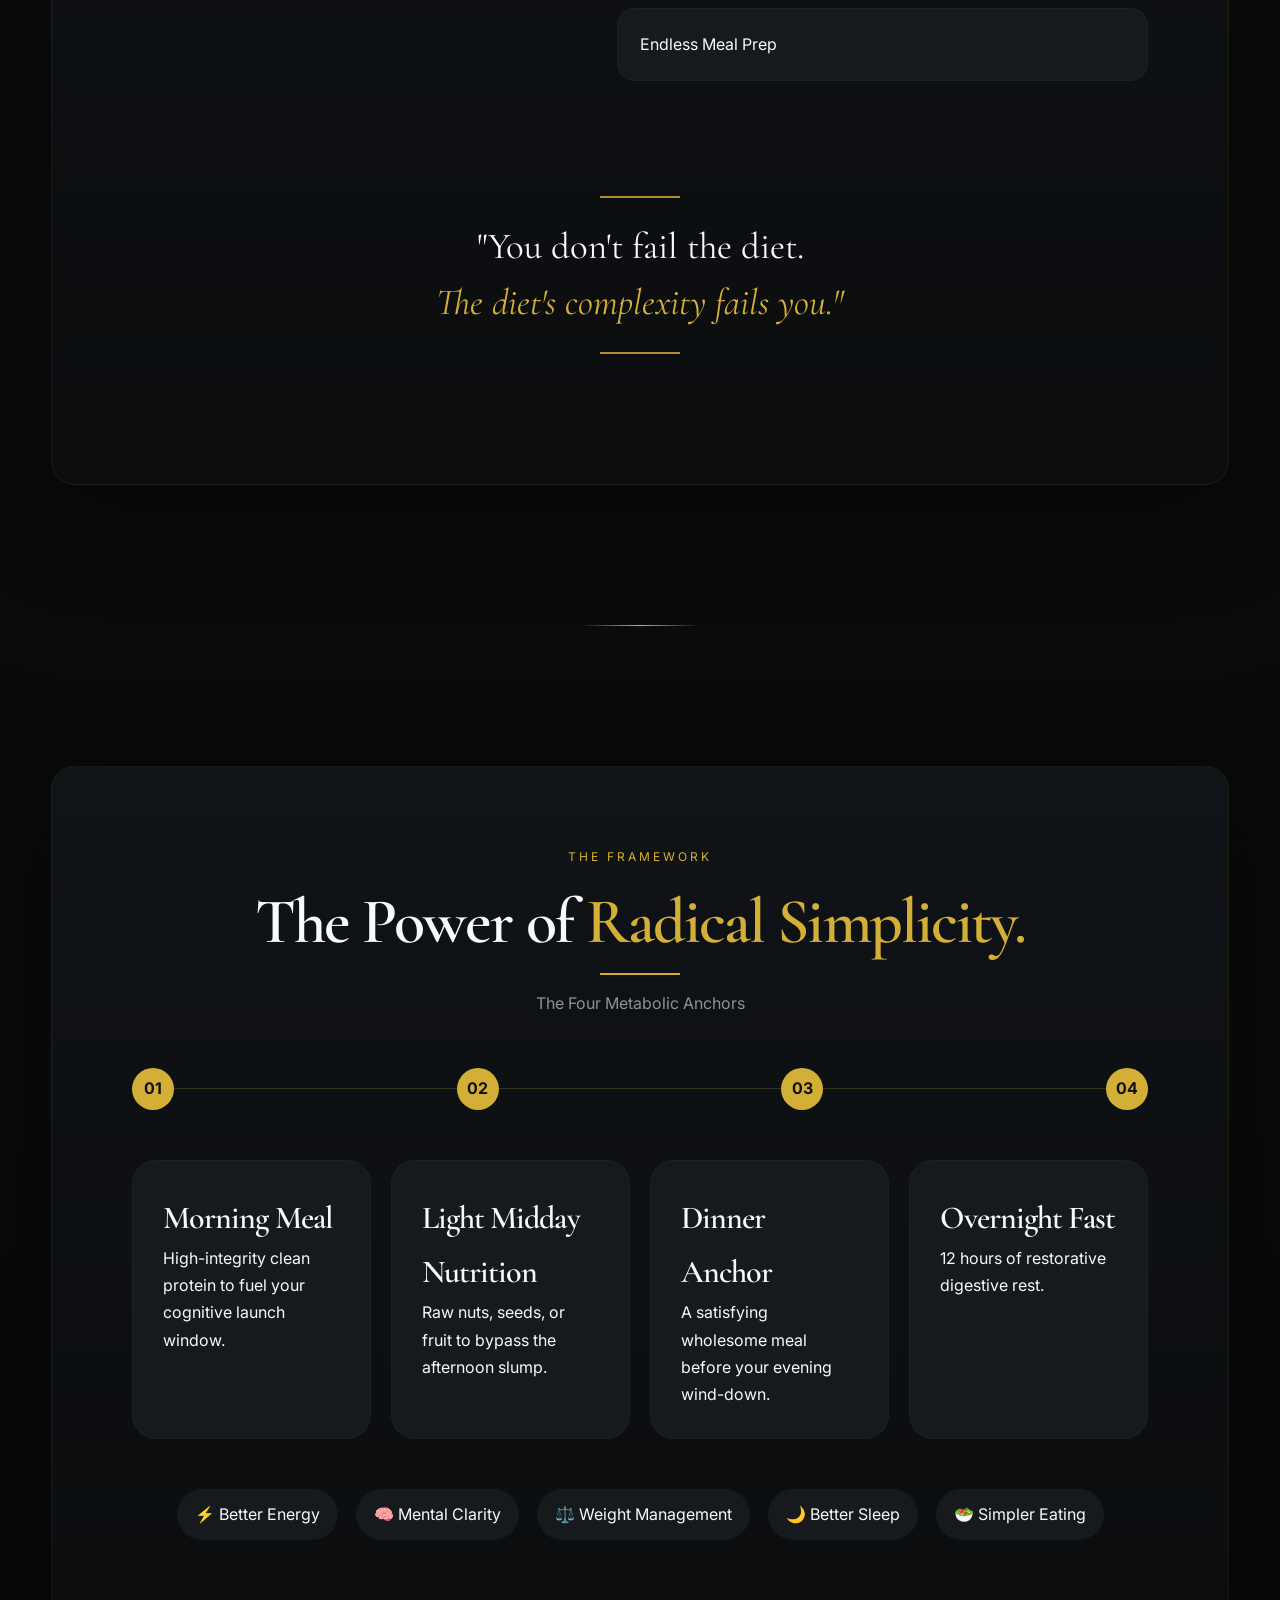
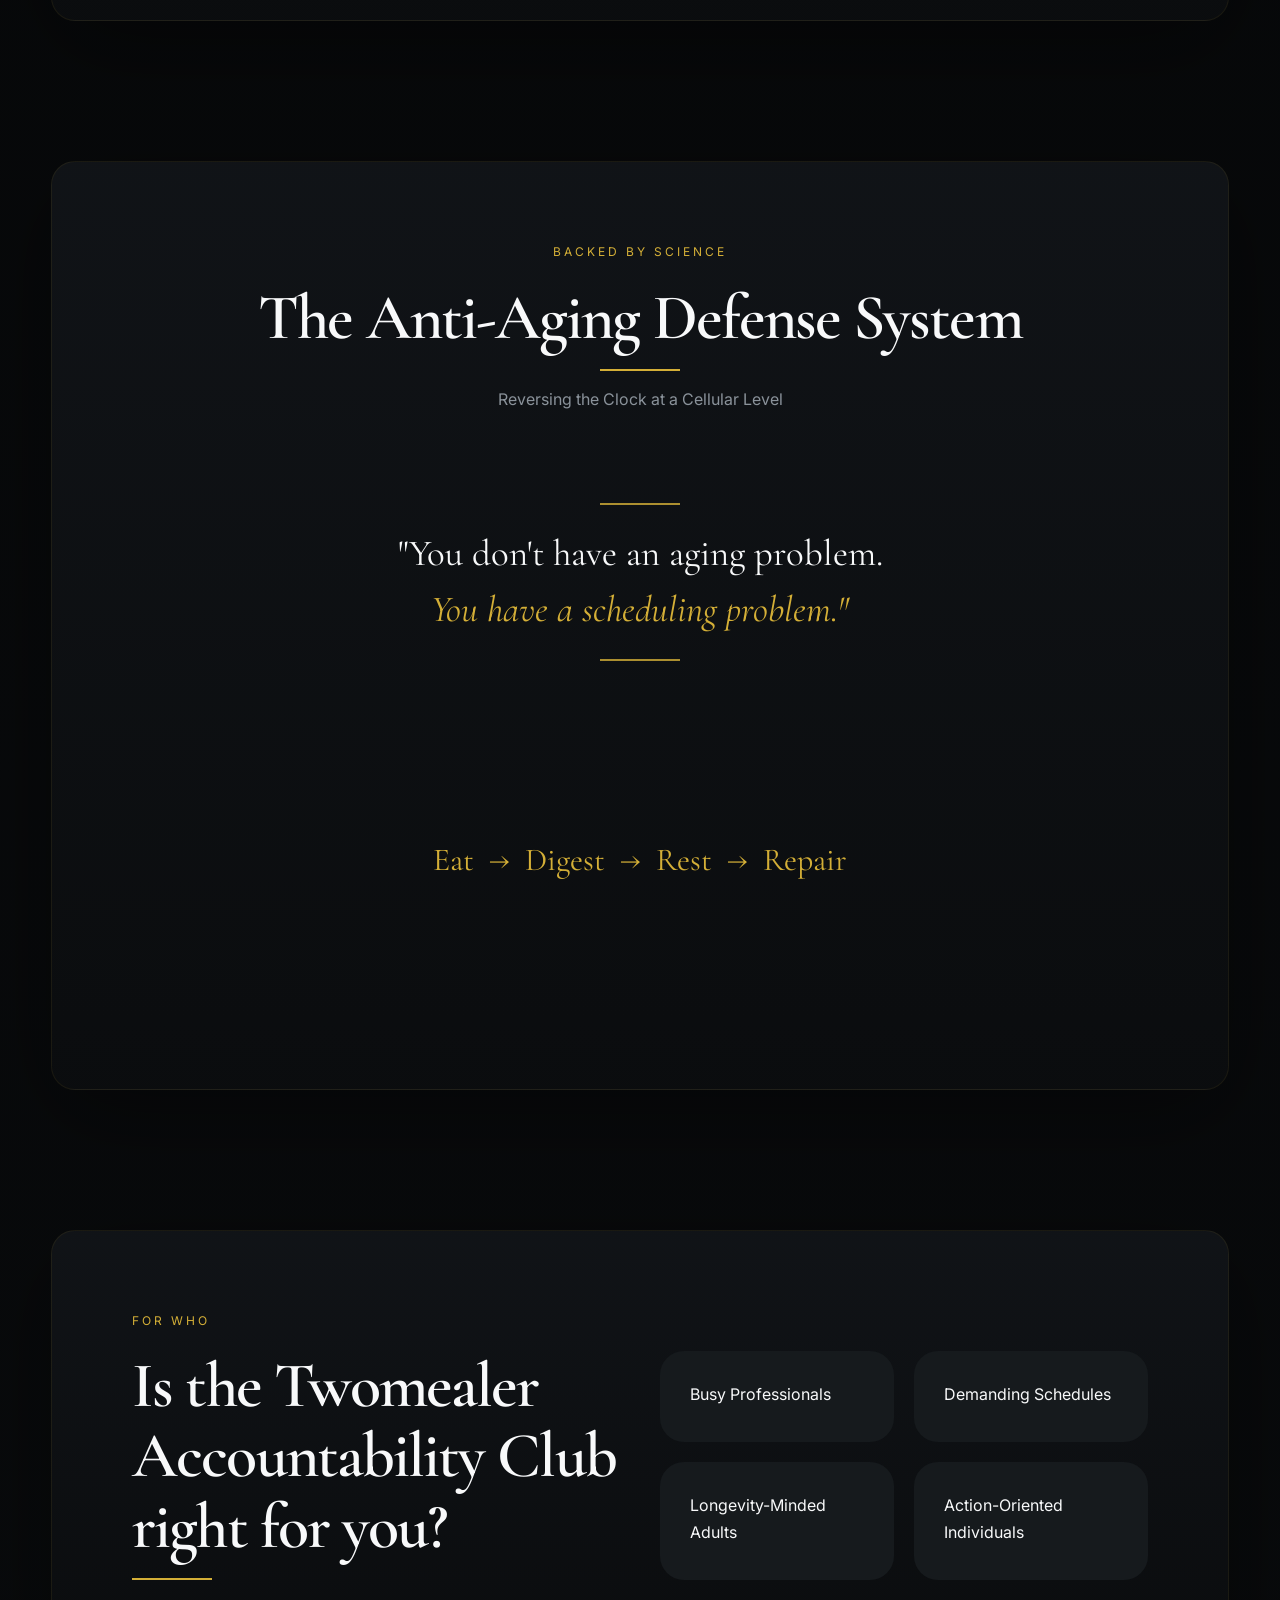
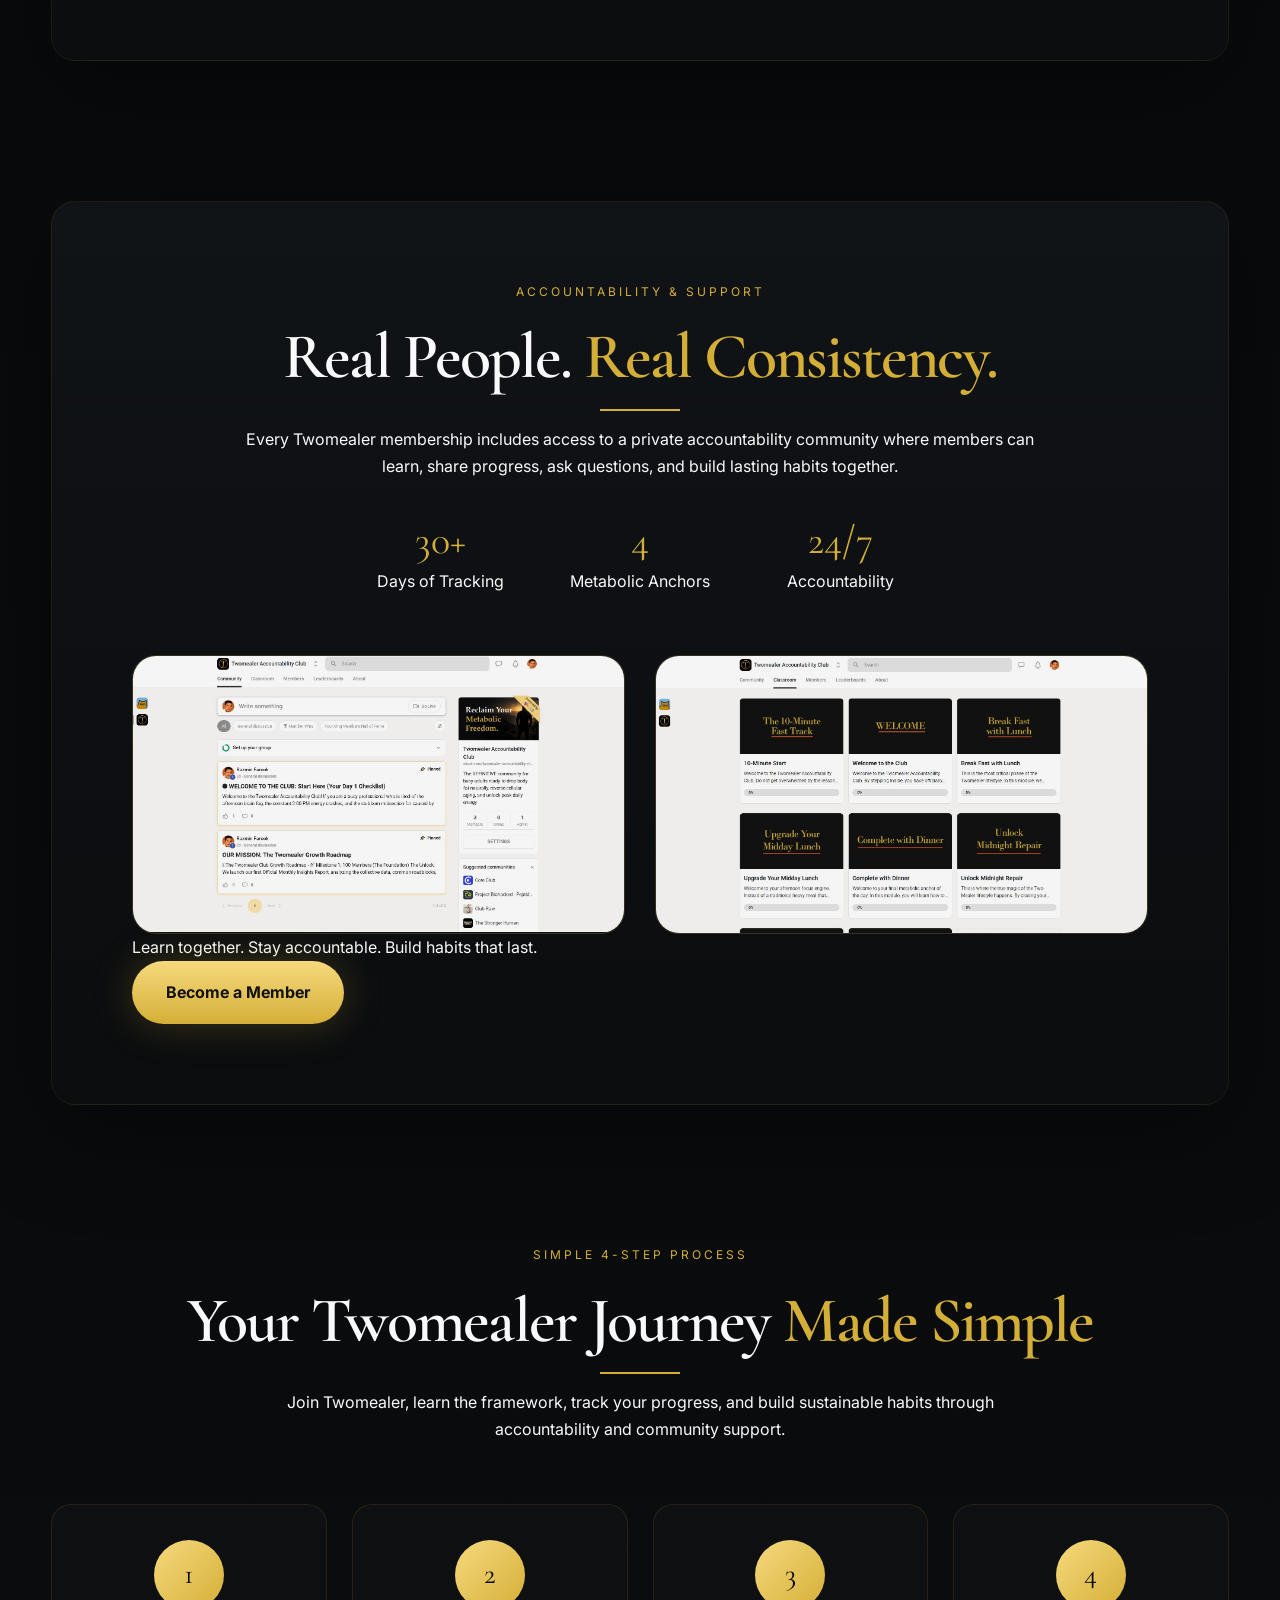
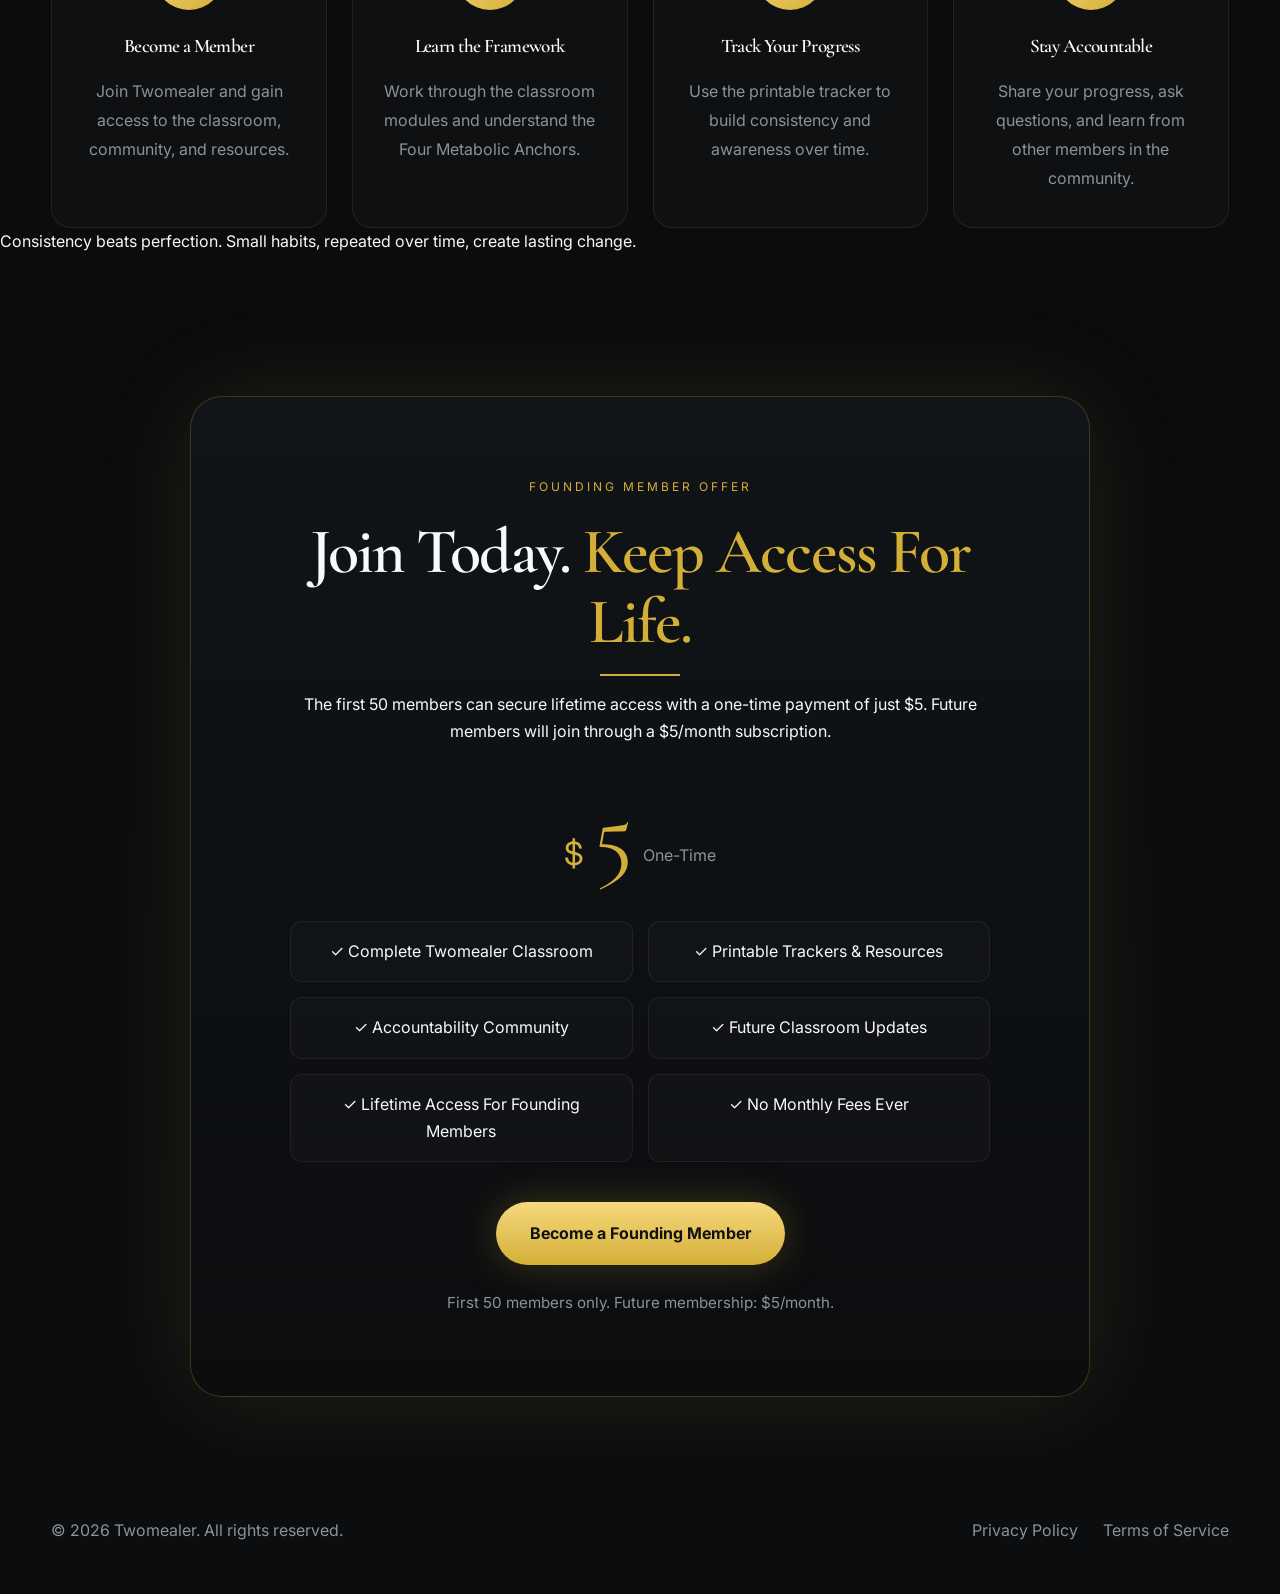
==== commit fce37865: "Update index.html" ====
--- a/Twomealer/index.html
+++ b/Twomealer/index.html
@@ -1,55 +1,90 @@
 <!DOCTYPE html>
 <html lang="en">
    <head>
+
       <meta charset="UTF-8">
       <meta name="viewport" content="width=device-width, initial-scale=1.0">
+   
       <!-- Primary SEO -->
-      <title>Twomealer | Free Metabolic Health Community & Personalized Blueprint</title>
-      <meta name="description" content="Join the Twomealer Accountability Club and discover a simple daily eating framework designed to support metabolic health, natural weight management, healthy aging, improved energy, and long-term consistency.">
-      <meta name="keywords" content="metabolic health, healthy aging, weight loss, longevity, fasting, intermittent fasting, meal timing, energy optimization, accountability community, wellness community, Twomealer">
+   
+      <title>Twomealer | Healthy Aging Through Simplicity & Accountability</title>
+   
+      <meta name="description" content="Join the Twomealer Accountability Club and build sustainable habits for healthy aging, natural weight management, and long-term energy through a simple framework and supportive community.">
+   
+      <meta name="keywords" content="healthy aging, metabolic health, accountability community, meal timing, longevity, sustainable health, wellness community, weight management, intermittent fasting, Twomealer">
+   
       <meta name="author" content="Twomealer">
+   
       <meta name="robots" content="index, follow">
+   
       <meta name="language" content="English">
-      <meta name="revisit-after" content="7 days">
+   
+      <meta name="theme-color" content="#050607">
+   
       <!-- Canonical URL -->
+   
       <link rel="canonical" href="https://www.twomealer.com/">
+   
       <!-- Favicon -->
-      <link rel="icon" type="image/png" href="images/favicon.png">
+   
       <link rel="icon" href="/favicon.ico" type="image/x-icon">
       <link rel="shortcut icon" href="/favicon.ico" type="image/x-icon">
+      <link rel="apple-touch-icon" href="/images/favicon.png">
+   
       <!-- Open Graph (Facebook, LinkedIn, WhatsApp) -->
+   
       <meta property="og:type" content="website">
+   
       <meta property="og:url" content="https://www.twomealer.com/">
-      <meta property="og:title" content="Twomealer Accountability Club">
-      <meta property="og:description" content="A simple framework for metabolic health, healthy aging, natural weight management, and long-term consistency.">
+   
+      <meta property="og:title" content="Twomealer | Healthy Aging Through Simplicity & Accountability">
+   
+      <meta property="og:description" content="A private accountability community helping busy adults build sustainable habits for healthy aging, natural weight management, and long-term wellness.">
+   
       <meta property="og:image" content="https://www.twomealer.com/images/og-image.png">
+   
       <meta property="og:site_name" content="Twomealer">
+   
       <!-- Twitter / X -->
+   
       <meta name="twitter:card" content="summary_large_image">
-      <meta name="twitter:title" content="Twomealer Accountability Club">
-      <meta name="twitter:description" content="Support healthy aging, metabolic health, and natural weight management through a simple daily framework.">
+   
+      <meta name="twitter:title" content="Twomealer | Healthy Aging Through Simplicity & Accountability">
+   
+      <meta name="twitter:description" content="Build sustainable habits for healthy aging, energy, and long-term wellness through a simple framework and supportive community.">
+   
       <meta name="twitter:image" content="https://www.twomealer.com/images/og-image.png">
-      <!-- Theme Color -->
-      <meta name="theme-color" content="#050607">
+   
+      <!-- Performance -->
+   
+      <link rel="preconnect" href="https://fonts.googleapis.com">
+   
+      <link rel="preconnect" href="https://fonts.gstatic.com" crossorigin>
+   
       <!-- Fonts -->
-      <link rel="preconnect" href="https://fonts.googleapis.com">
-      <link rel="preconnect" href="https://fonts.gstatic.com" crossorigin>
+   
       <link href="https://fonts.googleapis.com/css2?family=Cormorant+Garamond:wght@400;500;600;700&family=Inter:wght@300;400;500;600&display=swap" rel="stylesheet">
+   
       <!-- Main Stylesheet -->
+   
       <link rel="stylesheet" href="style.css">
+   
+      <!-- Structured Data -->
+   
       <script type="application/ld+json">
-         {
-           "@context":"https://schema.org",
-           "@type":"Organization",
-           "name":"Twomealer",
-           "url":"https://www.twomealer.com",
-           "logo":"https://www.twomealer.com/images/logo.png",
-           "description":"A community focused on metabolic health, healthy aging, meal timing, and long-term wellness.",
-           "sameAs":[
-             "https://www.skool.com/twomealer-accountability-club-5945/about"
-           ]
-         }
+      {
+         "@context": "https://schema.org",
+         "@type": "Organization",
+         "name": "Twomealer",
+         "url": "https://www.twomealer.com",
+         "logo": "https://www.twomealer.com/images/logo.png",
+         "description": "Twomealer is an accountability community focused on healthy aging, metabolic health, sustainable habits, and long-term wellness.",
+         "sameAs": [
+            "https://www.skool.com/twomealer-accountability-club-5945/about"
+         ]
+      }
       </script>
+   
    </head>
    <body>
       <div class="particles"></div>
@@ -65,63 +100,65 @@
                <a href="#framework">Framework</a>
                <a href="#benefits">Science</a>
                <a href="#community">Community</a>
-               <a href="#blueprint">Blueprint</a>
-               <a href="#offer">Get Started</a>
+               <a href="#offer">Become a Member</a>
             </nav>
             <a href="https://www.skool.com/twomealer-accountability-club-5945/about" 
                class="nav-cta"
                target="_blank"
                rel="noopener noreferrer">
-            Join Now →
+               Become a Member
             </a>
          </div>
       </header>
       <!-- HERO -->
       <section class="hero">
         <div class="container">
-           <div class="hero-center">
-          <div class="hero-badge">
-            FREE COMMUNITY • PERSONALIZED BLUEPRINTS • HEALTHY AGING
-          </div>
-     
-          <p class="eyebrow" style="margin-bottom:30px;">
-             THE SIMPLEST HEALTH SYSTEM FOR BUSY ADULTS
-          </p>
-     
-          <h1>
-             Step Off the
-             <span class="gold">
-                19th-Century Factory Clock.
-             </span>
-             <br>
-             Reclaim Your Metabolic Freedom.
-          </h1>
-     
-          <p class="hero-copy">
-            Join the free Twomealer Community and learn a simpler approach to healthy aging, natural weight management, and sustainable energy.
-          </p>
-     
-          <a href="https://www.skool.com/twomealer-accountability-club-5945/about"
-             class="btn-primary hero-btn"
-             target="_blank"
-             rel="noopener noreferrer">
-             Get Started Free
-          </a>
-     
-          <div class="hero-note-v3">
-             <span>100% Free Community Access</span>
-             <span class="divider">•</span>
-             <span>Personalized Blueprint Available for $49</span>
-          </div>
-     
-          <div class="trust-row">
-             <div>✓ Simple Framework</div>
-             <div>✓ Community Support</div>
-             <div>✓ Questions & Answers</div>
-             <div>✓ Success Stories</div>
-          </div>
-     
-       </div>
+         <div class="hero-center">
+
+            <div class="hero-badge">
+               HEALTHY AGING • ACCOUNTABILITY • COMMUNITY
+            </div>
+         
+            <p class="eyebrow" style="margin-bottom:30px;">
+               A SIMPLE FRAMEWORK FOR BUSY ADULTS
+            </p>
+         
+            <h1>
+               Step Off the
+               <span class="gold">
+                  19th-Century Factory Clock.
+               </span>
+               <br>
+               Reclaim Your Metabolic Freedom.
+            </h1>
+         
+            <p class="hero-copy">
+               Build sustainable habits for healthy aging, natural weight management, and long-term energy—without calorie counting or complicated meal plans.
+            </p>
+         
+            <div class="membership-price">
+               FOUNDING MEMBER OFFER • FIRST 50 MEMBERS
+            </div>
+         
+            <a href="https://www.skool.com/twomealer-accountability-club-5945/about"
+               class="btn-primary hero-btn"
+               target="_blank"
+               rel="noopener noreferrer">
+               Become a Founding Member
+            </a>
+         
+            <p class="hero-note">
+               One-Time $5 Payment • Lifetime Access • Future Membership: $5/month
+            </p>
+         
+            <div class="trust-row">
+               <div>✓ Complete Classroom</div>
+               <div>✓ Lifetime Access</div>
+               <div>✓ Printable Trackers</div>
+               <div>✓ Community Support</div>
+            </div>
+         
+         </div>
         </div>
      </section>     
       <!-- PROBLEM -->
@@ -304,11 +341,14 @@
          <div class="container">
             <div class="luxury-panel">
                <p class="section-tag section-tag-center">
-                  COMMUNITY
+                  ACCOUNTABILITY & SUPPORT
                </p>
                <h2 class="center-title">
                   Real People. <span>Real Consistency.</span>
                </h2>
+               <p class="section-intro">
+                  Every Twomealer membership includes access to a private accountability community where members can learn, share progress, ask questions, and build lasting habits together.
+               </p>
                <div class="community-stats">
                   <div>
                      <span>30+</span>
@@ -336,225 +376,138 @@
                   </div>
 
                </div>
-               <p class="community-note">
-                  Member transformations and success stories will be showcased here as the community grows.
-               </p>
+               <div class="community-cta">
+
+                  <p>
+                     Learn together.
+                     Stay accountable.
+                     Build habits that last.
+                  </p>
+               
+                  <a href="https://www.skool.com/twomealer-accountability-club-5945/about"
+                     class="btn-primary"
+                     target="_blank"
+                     rel="noopener noreferrer">
+                     Become a Member
+                  </a>
+               
+               </div>
             </div>
          </div>
       </section>
-      <section id="blueprint" class="blueprint section">
+     <section class="process section">
 
         <div class="container">
        <p class="section-tag section-tag-center">
-          PERSONALIZED BLUEPRINT
+         SIMPLE 4-STEP PROCESS
        </p>
      
        <h2 class="center-title">
-         Need Something Built
-          <span>Around You?</span>
+         Your Twomealer Journey
+          <span>Made Simple</span>
        </h2>
      
        <p class="section-intro">
-     
-          Most people don't struggle because they lack information.
-     
-          They struggle because generic advice doesn't fit their
-          schedule, their foods, or their lifestyle.
-     
-          Our Personalized Twomealer Blueprint adapts the framework
-          specifically to you.
-     
-       </p>
-     
-       <div class="blueprint-grid">
-     
-          <div class="blueprint-card">
-             <h3>Your Region</h3>
+         Join Twomealer, learn the framework, track your progress, and build sustainable habits through accountability and community support.
+      </p>
+     
+       <div class="process-grid">
+     
+          <div class="process-step">
+             <div class="step-number">1</div>
+             <h3>Become a Member</h3>
              <p>
-                Built using foods available in your local
-                grocery stores and country.
+             Join Twomealer and gain access to the classroom, community, and resources.
+             </p>
+         </div>
+     
+          <div class="process-step">
+             <div class="step-number">2</div>
+             <h3>Learn the Framework</h3>
+             <p>
+             Work through the classroom modules and understand the Four Metabolic Anchors.
              </p>
           </div>
      
-          <div class="blueprint-card">
-             <h3>Your Vital Stats</h3>
+          <div class="process-step">
+             <div class="step-number">3</div>
+             <h3>Track Your Progress</h3>
              <p>
-                Tailored to your age, gender,
-                and current weight.
+             Use the printable tracker to build consistency and awareness over time.
              </p>
           </div>
      
-          <div class="blueprint-card">
-             <h3>Your Schedule</h3>
+          <div class="process-step">
+             <div class="step-number">4</div>
+             <h3>Stay Accountable</h3>
              <p>
-                Designed around your wake time,
-                work hours, and sleep schedule.
+             Share your progress, ask questions, and learn from other members in the community.
              </p>
           </div>
      
-          <div class="blueprint-card">
-             <h3>Your Goals</h3>
-             <p>
-                Healthy aging, sustainable energy,
-                and natural weight management.
-             </p>
-          </div>
-     
        </div>
-        </div>   
-     </section>  
-     <section class="deliverables section">
-
-        <div class="container">
-       <p class="section-tag section-tag-center">
-          WHAT YOU'LL RECEIVE
-       </p>
-     
-       <h2 class="center-title">
-          A Personalized Roadmap.
-          <span>Not Another Diet.</span>
-       </h2>
-     
-       <div class="deliverables-grid">
-     
-          <div>✓ Personalized Daily Timeline</div>
-     
-          <div>✓ Two-Meal Eating Schedule</div>
-     
-          <div>✓ Regional Food Recommendations</div>
-     
-          <div>✓ Portion Guidance</div>
-     
-          <div>✓ Longevity Principles</div>
-     
-          <div>✓ Printable PDF Blueprint</div>
-     
-          <div>✓ Free Community Access</div>
-     
-          <div>✓ Future Framework Updates</div>
-     
-       </div>
-        </div>
+      </div>
+      
+      <div class="journey-note">
+         Consistency beats perfection. Small habits, repeated over time, create lasting change.
+      </div>
      
      </section> 
-     <section class="process section">
-
-        <div class="container">
-       <p class="section-tag section-tag-center">
-          HOW IT WORKS
-       </p>
-     
-       <h2 class="center-title">
-          From Community Member
-          <span>To Personalized Blueprint</span>
-       </h2>
-     
-       <p class="section-intro">
-          Getting your personalized blueprint is simple.
-          Everything begins inside the free Twomealer Community.
-       </p>
-     
-       <div class="process-grid">
-     
-          <div class="process-step">
-             <div class="step-number">1</div>
-             <h3>Join Free Community</h3>
-             <p>
-                Create your free account and gain access to the Twomealer framework.
-             </p>
-          </div>
-     
-          <div class="process-step">
-             <div class="step-number">2</div>
-             <h3>Request Blueprint</h3>
-             <p>
-                Inside the community, request your Personalized Twomealer Blueprint.
-             </p>
-          </div>
-     
-          <div class="process-step">
-             <div class="step-number">3</div>
-             <h3>Submit Your Details</h3>
-             <p>
-                Tell us about your age, weight, country, schedule, and goals.
-             </p>
-          </div>
-     
-          <div class="process-step">
-             <div class="step-number">4</div>
-             <h3>Receive Your Plan</h3>
-             <p>
-                We create your personalized blueprint and deliver it directly to you.
-             </p>
-          </div>
-     
-       </div>
-        </div>
-     
-     </section> 
      
      <section id="offer" class="offer-v3 section">
 
-        <div class="container">
-       <div class="offer-box">
-     
-          <p class="section-tag section-tag-center">
-             PERSONALIZED BLUEPRINT
-          </p>
-     
-          <h2 class="center-title">
-            Your Personalized
-             <span>Twomealer Blueprint</span>
-          </h2>
-     
-          <div class="offer-price">
-     
-             <span class="currency">$</span>
-     
-             <span class="amount">49</span>
-     
-             <span class="type">One-Time</span>
-     
-          </div>
-     
-          <p class="offer-description">
-     
-             Stop guessing portions,
-             struggling with foreign ingredients,
-             or forcing your life into someone else's schedule.
-     
-          </p>
-     
-          <div class="offer-benefits">
-     
-             <div>✓ Personalized To Your Region</div>
-             <div>✓ Personalized To Your Schedule</div>
-             <div>✓ Personalized To Your Vital Stats</div>
-             <div>✓ Delivered As A PDF</div>
-             <div>✓ No Subscription</div>
-             <div>✓ Free Community Included</div>
-     
-          </div>
-     
-          <a href="https://www.skool.com/twomealer-accountability-club-5945/about"
-             class="btn-primary offer-btn"
-             target="_blank"
-             rel="noopener noreferrer">
-     
-             Join Community & Request Blueprint
-     
-          </a>
-     
-          <p class="offer-small">
-     
-             Join the community free. Request your personalized blueprint when you're ready.
-     
-          </p>
-     
-       </div>
-        </div>
-     
-     </section>     
+      <div class="container">
+   
+         <div class="offer-box">
+   
+            <p class="section-tag section-tag-center">
+               FOUNDING MEMBER OFFER
+            </p>
+            
+            <h2 class="center-title">
+               Join Today.
+               <span>Keep Access For Life.</span>
+            </h2>
+            
+            <p class="section-intro">
+            The first 50 members can secure lifetime access with a one-time payment of just $5.
+            Future members will join through a $5/month subscription.
+            </p>
+            
+            <div class="offer-price">
+               <span class="currency">$</span>
+               <span class="amount">5</span>
+               <span class="type">One-Time</span>
+            </div>
+            
+            <div class="offer-benefits">
+               <div>✓ Complete Twomealer Classroom</div>
+               <div>✓ Printable Trackers & Resources</div>
+               <div>✓ Accountability Community</div>
+               <div>✓ Future Classroom Updates</div>
+               <div>✓ Lifetime Access For Founding Members</div>
+               <div>✓ No Monthly Fees Ever</div>
+            </div>
+            
+            <a href="https://www.skool.com/twomealer-accountability-club-5945/about"
+               class="btn-primary offer-btn"
+               target="_blank"
+               rel="noopener noreferrer">
+            
+               Become a Founding Member
+            
+            </a>
+            
+            <p class="offer-small">
+               First 50 members only. Future membership: $5/month.
+            </p>
+   
+         </div>
+   
+      </div>
+   
+   </section>
+
       <footer>
          <div class="container footer-content">
             <p>
@@ -571,7 +524,7 @@
             target="_blank"
             rel="noopener noreferrer">
       
-            Get Started Free
+            Become a Member
       
          </a>
       </div>
--- a/Twomealer/style.css
+++ b/Twomealer/style.css
@@ -387,7 +387,7 @@
     
     .hero-copy{
     
-    max-width:720px;
+    max-width:700px;
     
     margin:0 auto 45px;
     
@@ -416,6 +416,35 @@
     font-size:.95rem;
     
     }
+
+    .hero-note-v3{
+      display:flex;
+      justify-content:center;
+      align-items:center;
+      gap:14px;
+      margin-top:28px;
+      color:var(--gray);
+      font-size:.95rem;
+      letter-spacing:.5px;
+      flex-wrap:wrap;
+      }
+      
+      .hero-note-v3 .divider{
+      color:var(--gold);
+      }
+      
+      @media (max-width:768px){
+      
+      .hero-note-v3{
+          flex-direction:column;
+          gap:8px;
+      }
+      
+      .hero-note-v3 .divider{
+          display:none;
+      }
+      
+      }      
     
     .trust-row{
     
@@ -553,6 +582,16 @@
       width:100%;
       
       }
+
+      .section-intro{
+
+         text-align:center;
+         
+         max-width:800px;
+         
+         margin:15px auto 0;
+         
+         }
     
     .center-title{
     
@@ -904,41 +943,83 @@
     
     }
     
-    .placeholder{
-    
-    height:280px;
-    
-    display:flex;
-    
-    align-items:center;
-    
-    justify-content:center;
-    
-    border-radius:24px;
-    
-    background:
-    
-    linear-gradient(
-    180deg,
-    #15191d,
-    #101214
-    );
-    
-    border:1px solid rgba(212,175,55,.08);
+    .community-grid{
+
+      display:grid;
+  
+      grid-template-columns:repeat(2,1fr);
+  
+      gap:30px;
+  
+      margin-top:60px;
+  
+  }
+  
+  .community-image-card{
+  
+      border-radius:24px;
+  
+      overflow:hidden;
+  
+      background:linear-gradient(
+          180deg,
+          #15191d,
+          #101214
+      );
+  
+      border:1px solid rgba(212,175,55,.18);
+  
+      transition:.35s ease;
+  
+  }
+  
+  .community-image-card:hover{
+  
+      transform:translateY(-6px);
+  
+      border-color:rgba(212,175,55,.25);
+  
+  }
+  
+  .community-image-card img{
+  
+      width:100%;
+  
+      display:block;
+  
+      object-fit:cover;
+  
+      filter:brightness(.96);
+  
+      transition:.35s ease;
+  
+  }
+  
+  .community-image-card:hover img{
+  
+      transform:scale(1.02);
+  
+  }
+  
+  @media(max-width:768px){
+  
+      .community-grid{
+  
+          grid-template-columns:1fr;
+  
+      }
+  
+  }
+    
+    .community-note{
+    
+    text-align:center;
+    
+    margin-top:30px;
     
     color:var(--gray);
     
     }
-    
-    .community-note{
-    
-    text-align:center;
-    
-    margin-top:30px;
-    
-    color:var(--gray);
-    
-    }
 
     .community-stats{
 
@@ -977,11 +1058,429 @@
       margin-bottom:8px;
       
       }
-    
+
+      .blueprint-grid{
+
+         display:grid;
+         
+         grid-template-columns:repeat(2,1fr);
+         
+         gap:25px;
+         
+         margin-top:60px;
+         
+         }
+         
+         .blueprint-card{
+         
+         padding:35px;
+         
+         background:rgba(255,255,255,.02);
+         
+         border:1px solid rgba(212,175,55,.15);
+         
+         border-radius:20px;
+         
+         transition:.3s;
+         
+         }
+         
+         .blueprint-card:hover{
+         
+         transform:translateY(-5px);
+         
+         border-color:rgba(212,175,55,.4);
+         
+         }
+         
+         .blueprint-card h3{
+         
+         font-family:'Cormorant Garamond',serif;
+         
+         font-size:2rem;
+         
+         color:var(--gold);
+         
+         margin-bottom:15px;
+         
+         }
+         
+         .blueprint-card p{
+         
+         color:var(--gray);
+         
+         line-height:1.8;
+         
+         }
+         
+         @media(max-width:768px){
+         
+         .blueprint-grid{
+         
+         grid-template-columns:1fr;
+         
+         }
+         
+         }         
+    
+         .deliverables-grid{
+
+            display:grid;
+            
+            grid-template-columns:repeat(2,1fr);
+            
+            gap:20px;
+            
+            max-width:900px;
+            
+            margin:60px auto 0;
+            
+            }
+            
+            .deliverables-grid div{
+            
+            padding:22px 25px;
+            
+            background:rgba(255,255,255,.02);
+            
+            border:1px solid rgba(212,175,55,.12);
+            
+            border-radius:14px;
+            
+            text-align:center;
+            
+            font-size:1rem;
+            
+            }
+            
+            @media(max-width:768px){
+            
+            .deliverables-grid{
+            
+            grid-template-columns:1fr;
+            
+            }
+            
+            }
+
+.process-grid{
+
+display:grid;
+
+grid-template-columns:repeat(4,1fr);
+
+gap:25px;
+
+margin-top:60px;
+
+}
+
+.process-step{
+
+text-align:center;
+
+padding:35px 25px;
+
+background:rgba(255,255,255,.02);
+
+border:1px solid rgba(212,175,55,.12);
+
+border-radius:20px;
+
+}
+
+.step-number{
+
+width:70px;
+
+height:70px;
+
+margin:0 auto 20px;
+
+border-radius:50%;
+
+display:flex;
+
+align-items:center;
+
+justify-content:center;
+
+font-size:1.8rem;
+
+font-family:'Cormorant Garamond',serif;
+
+color:#050607;
+
+background:linear-gradient(
+135deg,
+var(--gold-light),
+var(--gold)
+);
+
+}
+
+.process-step h3{
+
+margin-bottom:15px;
+
+font-size:1.2rem;
+
+}
+
+.process-step p{
+
+color:var(--gray);
+
+line-height:1.8;
+
+}
+
+@media(max-width:1024px){
+
+.process-grid{
+
+grid-template-columns:repeat(2,1fr);
+
+}
+
+}
+
+@media(max-width:768px){
+
+.process-grid{
+
+grid-template-columns:1fr;
+
+}
+
+}
+
     /* -------------------- */
     /* INCLUDED */
     /* -------------------- */
-    
+
+
+    .process-grid{
+
+      display:grid;
+      
+      grid-template-columns:repeat(4,1fr);
+      
+      gap:25px;
+      
+      margin-top:60px;
+      
+      }
+      
+      .process-step{
+      
+      text-align:center;
+      
+      padding:35px 25px;
+      
+      background:rgba(255,255,255,.02);
+      
+      border:1px solid rgba(212,175,55,.12);
+      
+      border-radius:20px;
+      
+      }
+      
+      .step-number{
+      
+      width:70px;
+      
+      height:70px;
+      
+      margin:0 auto 20px;
+      
+      border-radius:50%;
+      
+      display:flex;
+      
+      align-items:center;
+      
+      justify-content:center;
+      
+      font-size:1.8rem;
+      
+      font-family:'Cormorant Garamond',serif;
+      
+      color:#050607;
+      
+      background:linear-gradient(
+      135deg,
+      var(--gold-light),
+      var(--gold)
+      );
+      
+      }
+      
+      .process-step h3{
+      
+      margin-bottom:15px;
+      
+      font-size:1.2rem;
+      
+      }
+      
+      .process-step p{
+      
+      color:var(--gray);
+      
+      line-height:1.8;
+      
+      }
+      
+      @media(max-width:1024px){
+      
+      .process-grid{
+      
+      grid-template-columns:repeat(2,1fr);
+      
+      }
+      
+      }
+      
+      @media(max-width:768px){
+      
+      .process-grid{
+      
+      grid-template-columns:1fr;
+      
+      }
+      
+      }      
+
+      .offer-box{
+
+         max-width:900px;
+         
+         margin:0 auto;
+         
+         padding:70px 50px;
+         
+         text-align:center;
+         
+         background:rgba(255,255,255,.02);
+         
+         border:1px solid rgba(212,175,55,.15);
+         
+         border-radius:30px;
+         
+         }
+         
+         .offer-price{
+         
+         display:flex;
+         
+         justify-content:center;
+         
+         align-items:flex-end;
+         
+         gap:10px;
+         
+         margin:40px 0;
+         
+         }
+         
+         .currency{
+         
+         font-size:2rem;
+         
+         color:var(--gold);
+         
+         }
+         
+         .amount{
+         
+         font-size:6rem;
+         
+         line-height:1;
+         
+         font-family:'Cormorant Garamond',serif;
+         
+         color:var(--gold);
+         
+         }
+         
+         .type{
+         
+         color:var(--gray);
+         
+         margin-bottom:12px;
+         
+         }
+         
+         .offer-description{
+         
+         max-width:700px;
+         
+         margin:0 auto 40px;
+         
+         line-height:1.9;
+         
+         }
+         
+         .offer-benefits{
+         
+         display:grid;
+         
+         grid-template-columns:repeat(2,1fr);
+         
+         gap:15px;
+         
+         max-width:700px;
+         
+         margin:0 auto 40px;
+         
+         }
+         
+         .offer-benefits div{
+         
+         padding:16px;
+         
+         background:rgba(255,255,255,.02);
+         
+         border:1px solid rgba(212,175,55,.1);
+         
+         border-radius:12px;
+         
+         }
+         
+         .offer-small{
+         
+         margin-top:25px;
+         
+         color:var(--gray);
+         
+         font-size:.95rem;
+         
+         }
+         
+         @media(max-width:768px){
+         
+         .offer-box{
+         
+         padding:50px 25px;
+         
+         }
+         
+         .amount{
+         
+         font-size:4rem;
+         
+         }
+         
+         .offer-benefits{
+         
+         grid-template-columns:1fr;
+         
+         }
+         
+         }
+         
+
     .included-grid{
     
     display:grid;
@@ -1526,4 +2025,4 @@
         
         }
         
-        }+        }
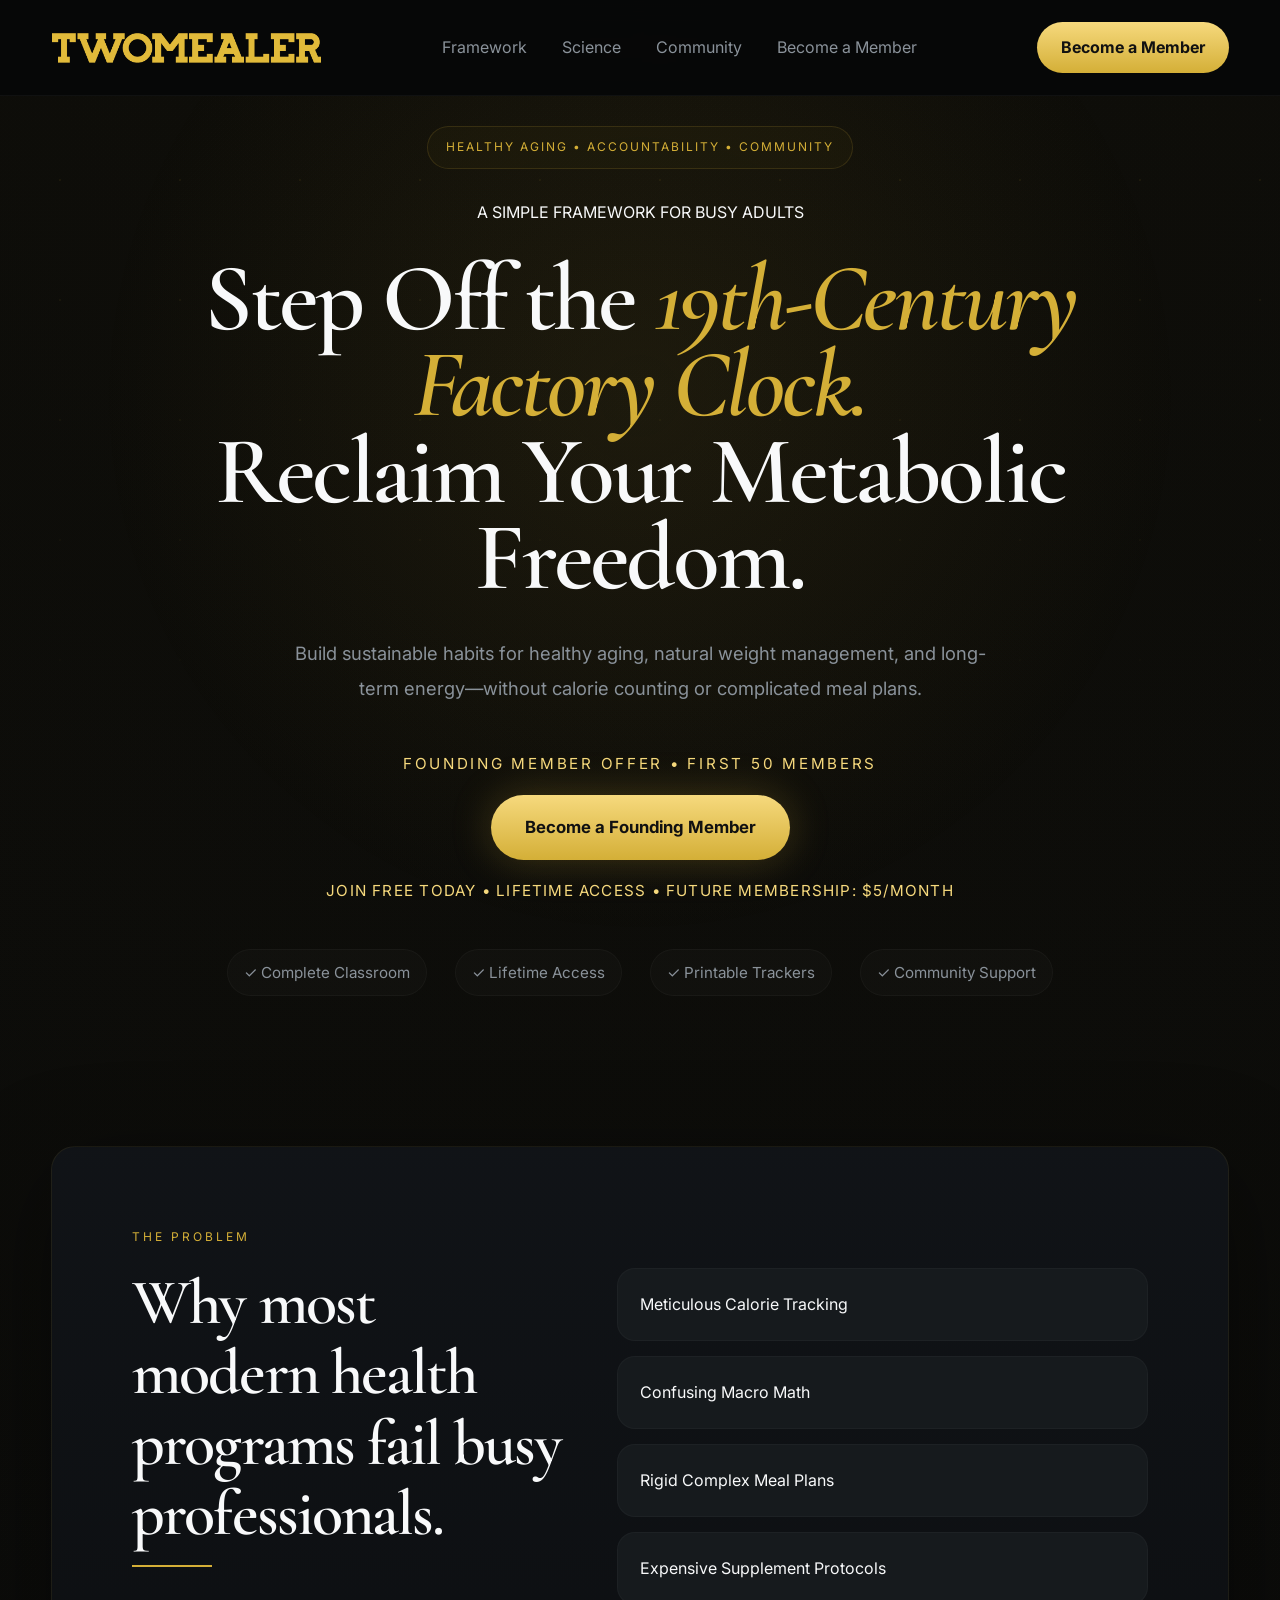
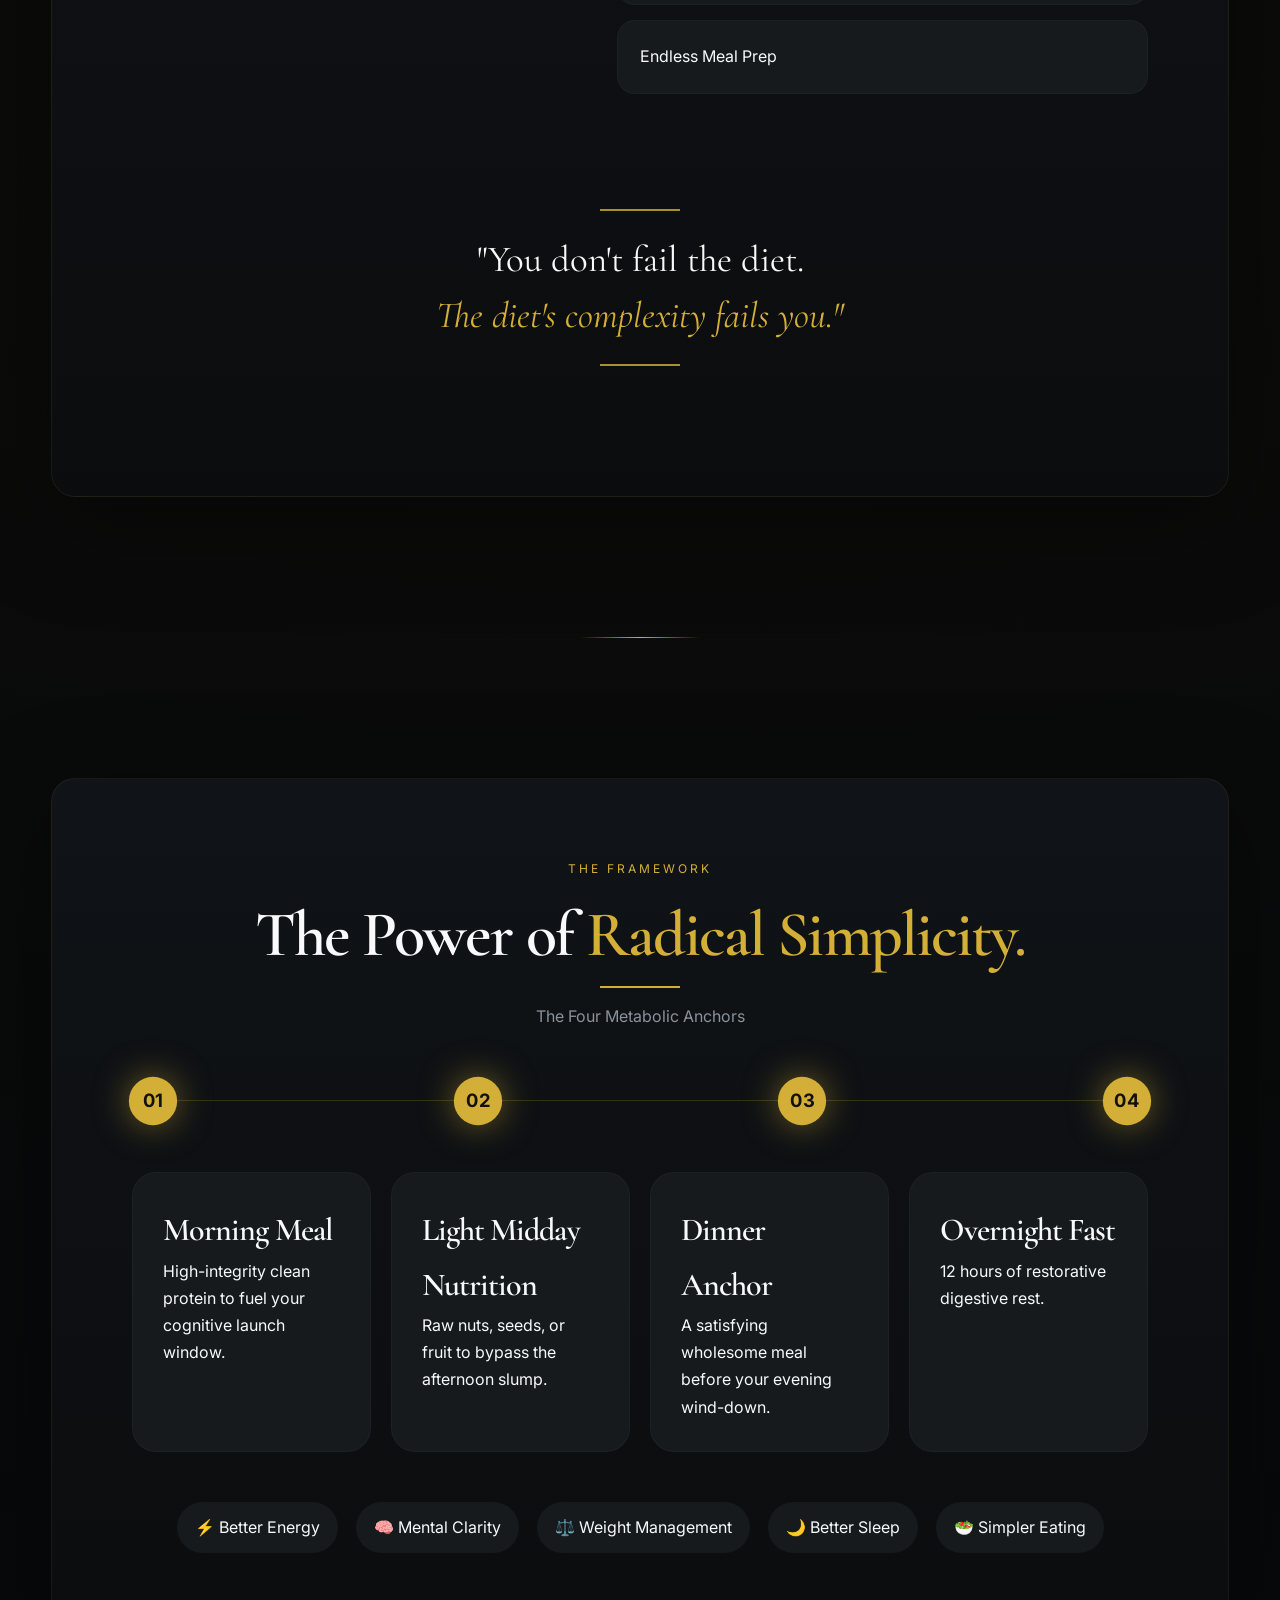
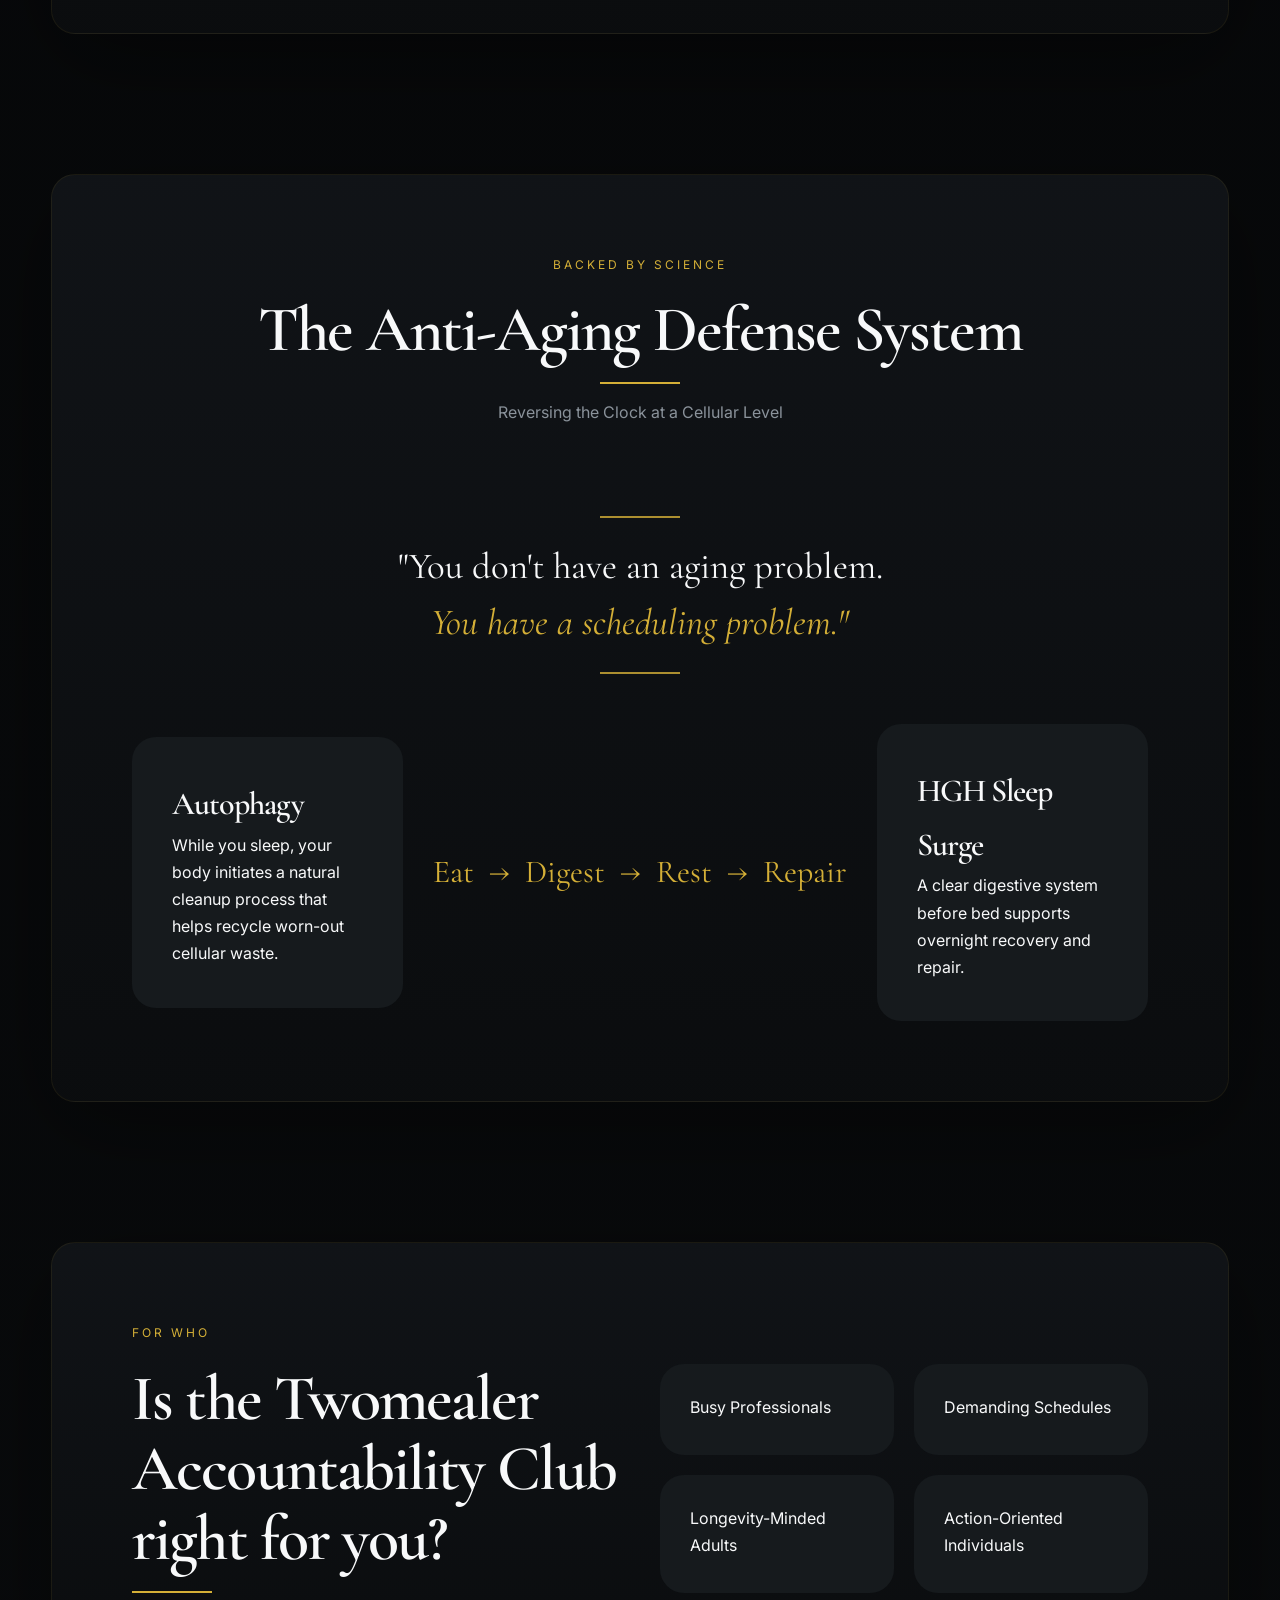
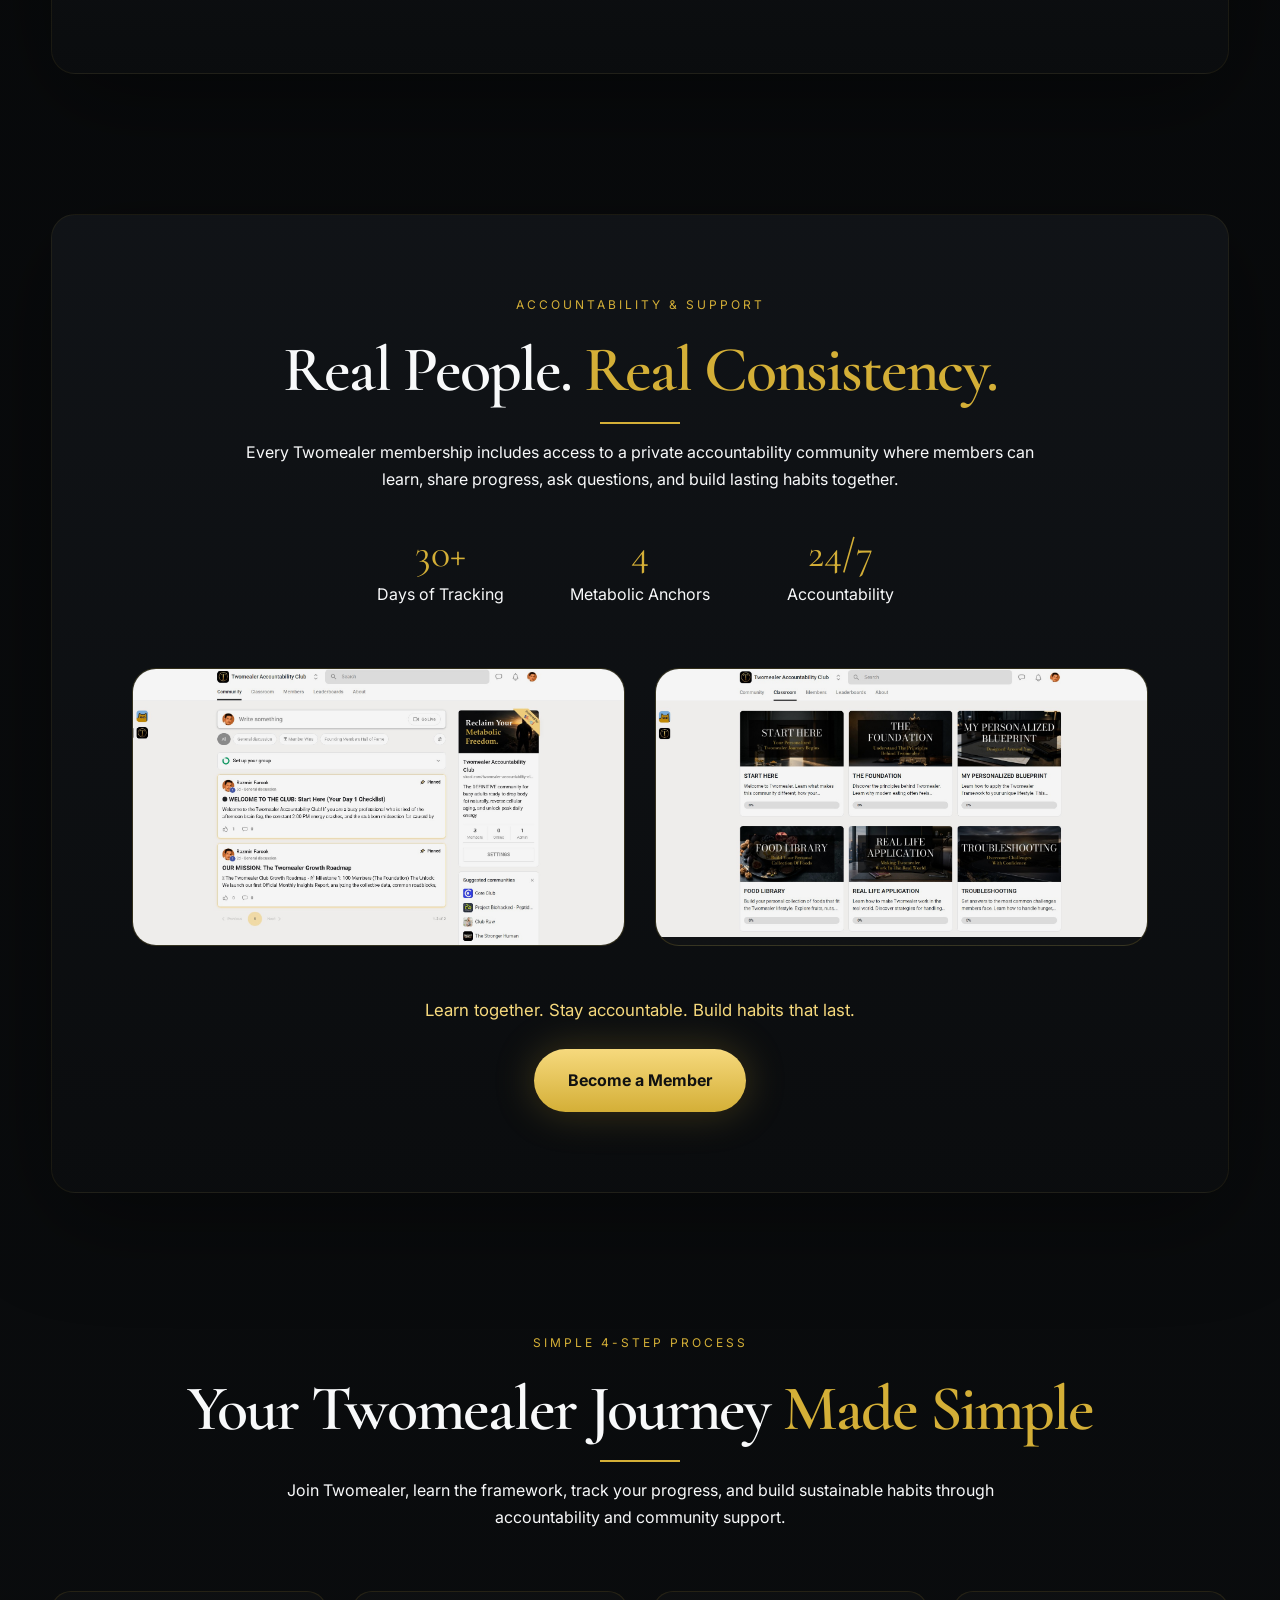
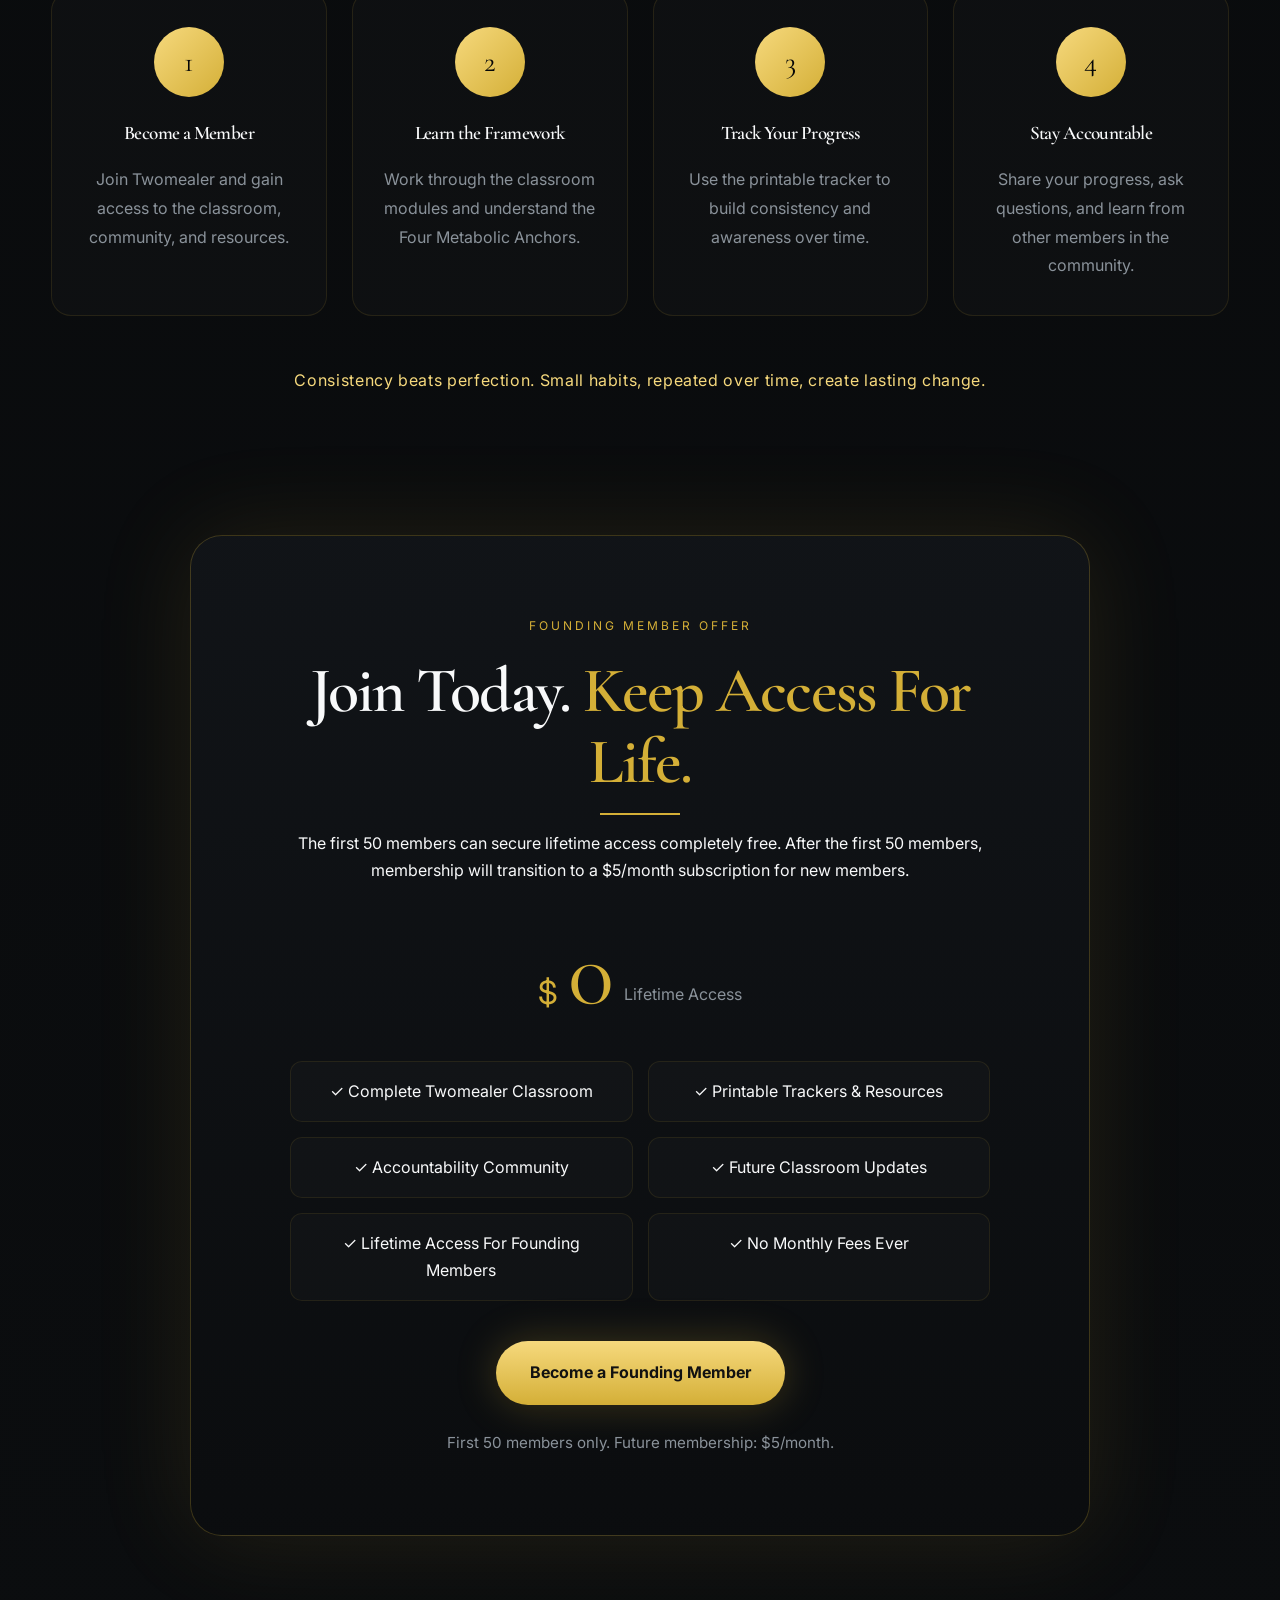
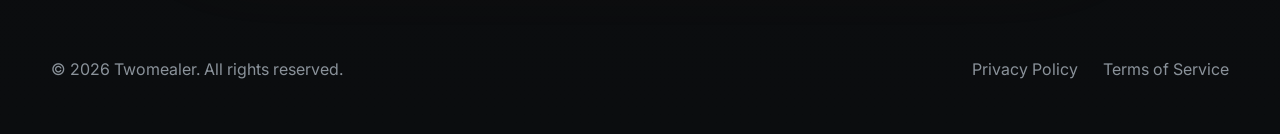
==== commit ea7272c2: "Update index.html" ====
--- a/Twomealer/index.html
+++ b/Twomealer/index.html
@@ -148,7 +148,7 @@
             </a>
          
             <p class="hero-note">
-               One-Time $5 Payment • Lifetime Access • Future Membership: $5/month
+               JOIN FREE TODAY • LIFETIME ACCESS • FUTURE MEMBERSHIP: $5/MONTH
             </p>
          
             <div class="trust-row">
@@ -470,14 +470,13 @@
             </h2>
             
             <p class="section-intro">
-            The first 50 members can secure lifetime access with a one-time payment of just $5.
-            Future members will join through a $5/month subscription.
+            The first 50 members can secure lifetime access completely free. After the first 50 members, membership will transition to a $5/month subscription for new members.
             </p>
             
             <div class="offer-price">
                <span class="currency">$</span>
-               <span class="amount">5</span>
-               <span class="type">One-Time</span>
+               <span class="amount">0</span>
+               <span class="type">Lifetime Access</span>
             </div>
             
             <div class="offer-benefits">
--- a/Twomealer/style.css
+++ b/Twomealer/style.css
@@ -98,6 +98,14 @@
     font-size:4rem;
     line-height:1.1;
     }
+
+    .offer-delivery{
+      margin:25px 0;
+      color:var(--gold-light);
+      text-align:center;
+      font-size:.95rem;
+      letter-spacing:.04em;
+   }
 
     .offer-title::after{
 
@@ -221,7 +229,7 @@
 
     .logo-nav{
 
-        height:48px;
+        height:32px;
         
         width:auto;
         
@@ -408,14 +416,12 @@
     }
     
     .hero-note{
-    
-    margin-top:22px;
-    
-    color:#8A929A;
-    
-    font-size:.95rem;
-    
-    }
+      margin-top:18px;
+      font-size:.95rem;
+      color:var(--gold-light);
+      letter-spacing:.08em;
+      text-transform:uppercase;
+  }
 
     .hero-note-v3{
       display:flex;
@@ -476,6 +482,14 @@
     
     }
 
+    .membership-price{
+      color:var(--gold-light);
+      font-size:.95rem;
+      letter-spacing:.18em;
+      text-transform:uppercase;
+      margin:32px 0 18px;
+  }
+
     /* -------------------- */
     /* BUTTONS */
     /* -------------------- */
@@ -972,6 +986,38 @@
       transition:.35s ease;
   
   }
+
+  .community-copy{
+
+    max-width:850px;
+ 
+    margin:0 auto 50px;
+ 
+    text-align:center;
+ 
+    color:var(--gray);
+ 
+    line-height:1.9;
+ 
+ }
+ 
+ .community-cta{
+ 
+    text-align:center;
+ 
+    margin-top:50px;
+ 
+ }
+ 
+ .community-cta p{
+ 
+    margin-bottom:25px;
+ 
+    color:var(--gold-light);
+ 
+    font-size:1.05rem;
+ 
+ }
   
   .community-image-card:hover{
   
@@ -1502,6 +1548,22 @@
     border-radius:20px;
     
     }
+
+    .journey-note{
+
+      text-align:center;
+  
+      margin-top:50px;
+  
+      color:var(--gold-light);
+  
+      font-size:1rem;
+  
+      letter-spacing:.04em;
+  
+      line-height:1.8;
+  
+  }
     
     /* -------------------- */
     /* OFFER */
